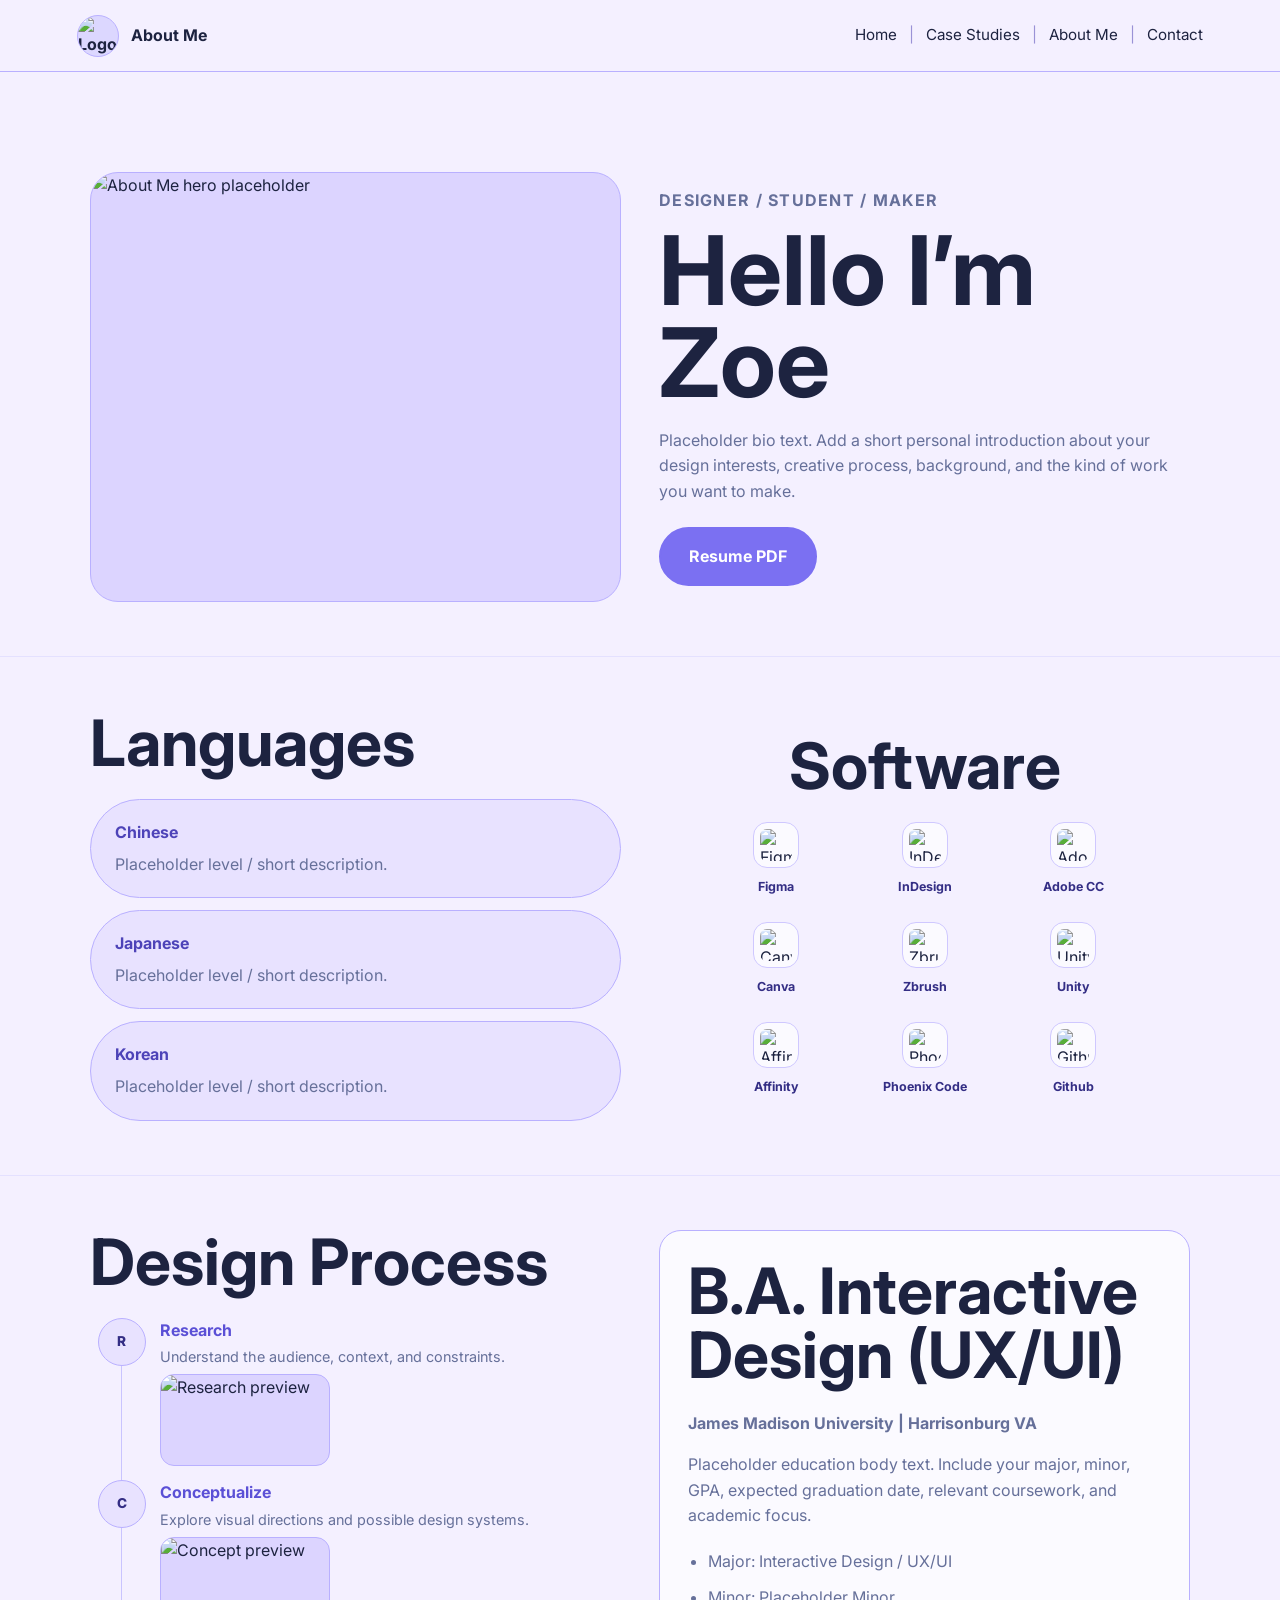
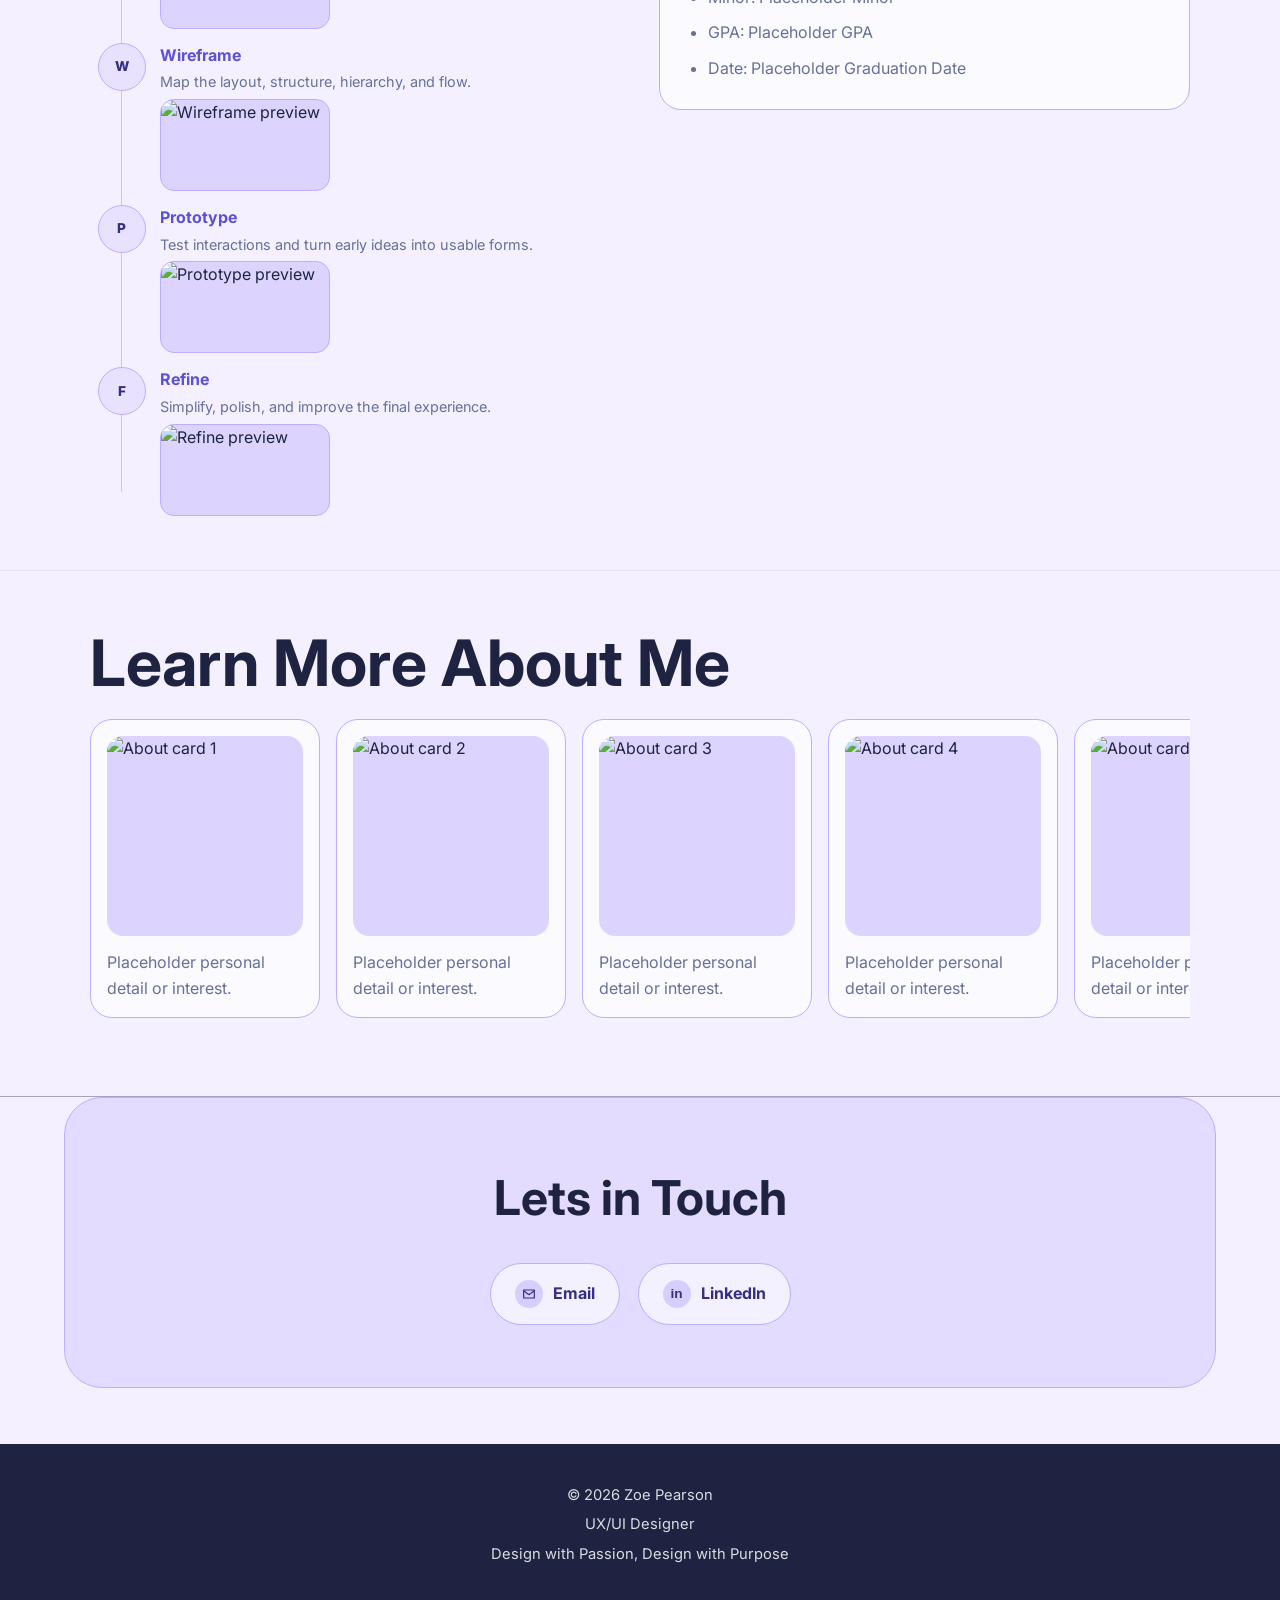
==== about-me.html @ 211a8bed "Portfolio Take 2" ====
<!DOCTYPE html>
<html lang="en">
<head>
  <meta charset="UTF-8" />
  <meta name="viewport" content="width=device-width, initial-scale=1.0" />
  <title>About Me</title>
  <link rel="stylesheet" href="style.css" />
  <link rel="preconnect" href="https://fonts.googleapis.com">
  <link rel="preconnect" href="https://fonts.gstatic.com" crossorigin>
  <link href="https://fonts.googleapis.com/css2?family=Inter:wght@400;500;600;700;800&display=swap" rel="stylesheet">
</head>
<body class="about-page">
  <header class="site-header about-header">
    <a class="logo-wrap" href="index.html"><img src="assets/logo.png" alt="Logo" class="logo" /><span>About Me</span></a>
    <nav class="main-nav">
      <a href="index.html">Home</a><span>|</span>
      <a href="case-studies.html">Case Studies</a><span>|</span>
      <a href="about-me.html">About Me</a><span>|</span>
      <a href="index.html#contact-footer">Contact</a>
    </nav>
  </header>

  <main>
    <section class="about-main-section about-hero-section">
      <div class="about-hero-image"><img src="assets/about-hero.jpg" alt="About Me hero placeholder" /></div>
      <div class="about-intro-text">
        <p class="about-eyebrow">Designer / Student / Maker</p>
        <h1>Hello I’m Zoe</h1>
        <p>Placeholder bio text. Add a short personal introduction about your design interests, creative process, background, and the kind of work you want to make.</p>
        <a class="about-button" href="assets/resume.pdf" target="_blank">Resume PDF</a>
      </div>
    </section>

    <section class="about-main-section lang-software-section">
      <div>
        <h3>Languages</h3>
        <div class="language-grid">
          <article><h4>Chinese</h4><p>Placeholder level / short description.</p></article>
          <article><h4>Japanese</h4><p>Placeholder level / short description.</p></article>
          <article><h4>Korean</h4><p>Placeholder level / short description.</p></article>
        </div>
      </div>
      <div class="software-panel">
        <h3>Software</h3>
        <div class="software-icon-grid">
          <article><img src="https://cdn.jsdelivr.net/gh/devicons/devicon/icons/figma/figma-original.svg" alt="Figma logo"><p>Figma</p></article>
          <article><img src="https://cdn.jsdelivr.net/gh/simple-icons/simple-icons/icons/adobeindesign.svg" alt="InDesign logo"><p>InDesign</p></article>
          <article><img src="assets/icon-adobe-cc.png" alt="Adobe Creative Cloud"><p>Adobe CC</p></article>
          <article><img src="https://cdn.jsdelivr.net/gh/simple-icons/simple-icons/icons/canva.svg" alt="Canva logo"><p>Canva</p></article>
          <article><img src="https://cdn.jsdelivr.net/gh/simple-icons/simple-icons/icons/zbrush.svg" alt="Zbrush logo"><p>Zbrush</p></article>
          <article><img src="https://cdn.jsdelivr.net/gh/devicons/devicon/icons/unity/unity-original.svg" alt="Unity logo"><p>Unity</p></article>
          <article><img src="https://cdn.jsdelivr.net/gh/simple-icons/simple-icons/icons/affinitydesigner.svg" alt="Affinity logo"><p>Affinity</p></article>
          <article><img src="https://cdn.jsdelivr.net/gh/simple-icons/simple-icons/icons/html5.svg" alt="Phoenix Code logo"><p>Phoenix Code</p></article>
          <article><img src="https://cdn.jsdelivr.net/gh/devicons/devicon/icons/github/github-original.svg" alt="Github logo"><p>Github</p></article>
        </div>
      </div>
    </section>

    <section class="about-main-section process-education-section">
      <div>
        <h3>Design Process</h3>
        <div class="editorial-timeline">
          <article><span>R</span><div><h4>Research</h4><p>Understand the audience, context, and constraints.</p></div><img src="assets/process-preview-1.jpg" alt="Research preview"></article>
          <article><span>C</span><div><h4>Conceptualize</h4><p>Explore visual directions and possible design systems.</p></div><img src="assets/process-preview-2.jpg" alt="Concept preview"></article>
          <article><span>W</span><div><h4>Wireframe</h4><p>Map the layout, structure, hierarchy, and flow.</p></div><img src="assets/process-preview-3.jpg" alt="Wireframe preview"></article>
          <article><span>P</span><div><h4>Prototype</h4><p>Test interactions and turn early ideas into usable forms.</p></div><img src="assets/process-preview-4.jpg" alt="Prototype preview"></article>
          <article><span>F</span><div><h4>Refine</h4><p>Simplify, polish, and improve the final experience.</p></div><img src="assets/process-preview-5.jpg" alt="Refine preview"></article>
        </div>
      </div>

      <div class="education-card">
        <h3>B.A. Interactive Design (UX/UI)</h3>
        <p class="education-location">James Madison University | Harrisonburg VA</p>
        <p>Placeholder education body text. Include your major, minor, GPA, expected graduation date, relevant coursework, and academic focus.</p>
        <ul>
          <li>Major: Interactive Design / UX/UI</li>
          <li>Minor: Placeholder Minor</li>
          <li>GPA: Placeholder GPA</li>
          <li>Date: Placeholder Graduation Date</li>
        </ul>
      </div>
    </section>

    <section class="learn-more-about">
      <h2>Learn More About Me</h2>
      <div class="about-card-scroller">
        <article><img src="assets/about-card-1.jpg" alt="About card 1"><p>Placeholder personal detail or interest.</p></article>
        <article><img src="assets/about-card-2.jpg" alt="About card 2"><p>Placeholder personal detail or interest.</p></article>
        <article><img src="assets/about-card-3.jpg" alt="About card 3"><p>Placeholder personal detail or interest.</p></article>
        <article><img src="assets/about-card-4.jpg" alt="About card 4"><p>Placeholder personal detail or interest.</p></article>
        <article><img src="assets/about-card-5.jpg" alt="About card 5"><p>Placeholder personal detail or interest.</p></article>
      
        <article><img src="assets/about-card-6.jpg" alt="About card 6"><p>Placeholder personal detail or interest.</p></article>
        <article><img src="assets/about-card-7.jpg" alt="About card 7"><p>Placeholder personal detail or interest.</p></article>
        <article><img src="assets/about-card-8.jpg" alt="About card 8"><p>Placeholder personal detail or interest.</p></article>
      </div>
    </section>
  </main>

  
  <section id="contact-footer" class="about-get-in-touch-section">
    <div class="about-get-in-touch-card">
      <h2>Lets in Touch</h2>
      <div class="about-touch-buttons">
        <a class="about-touch-button" href="mailto:your-email@example.com">
          <span class="about-touch-icon" aria-hidden="true">
            <svg viewBox="0 0 24 24"><path d="M4 6h16v12H4z"></path><path d="M4 7l8 6 8-6"></path></svg>
          </span>
          <span>Email</span>
        </a>

        <a class="about-touch-button" href="https://www.linkedin.com" target="_blank">
          <span class="about-touch-icon linkedin-icon" aria-hidden="true">in</span>
          <span>LinkedIn</span>
        </a>
      </div>
    </div>
  </section>

  <footer class="minimal-footer">
    <p>© 2026 Zoe Pearson</p>
    <p>UX/UI Designer</p>
    <p>Design with Passion, Design with Purpose</p>
  </footer>
    

  <script src="script.js"></script>
</body>
</html>
---- style.css ----
:root {
  --bg-primary: #FBFAFF;
  --bg-secondary: #F1F0FF;
  --section-one: #ECEBFF;
  --section-two: #E8F2FF;
  --text-primary: #191E3D;
  --text-secondary: #6F7FA3;
  --button-primary: #8D8CF6;
  --button-secondary: #EEF0FF;
  --link-primary: #8D8CF6;
  --link-secondary: #9F8BFF;
  --hover-link: #4E4B8F;
  --outline-primary: #C9C3FF;
  --outline-secondary: #DDE7FF;
  --blue-soft: #DDEBFF;
  --purple-soft: #EEE9FF;
  --card-glow: rgba(141, 140, 246, 0.18);
}

* {
  box-sizing: border-box;
  margin: 0;
  padding: 0;
}

html {
  scroll-behavior: smooth;
}

body {
  font-family: Arial, sans-serif;
  background: var(--bg-primary);
  color: var(--text-primary);
  line-height: 1.6;
}

img {
  width: 100%;
  display: block;
  object-fit: cover;
}

a {
  color: var(--link-primary);
  text-decoration: none;
}

a:hover {
  color: var(--hover-link);
}

.site-header {
  position: sticky;
  top: 0;
  z-index: 1000;
  min-height: 72px;
  padding: 14px 6%;
  background: rgba(251, 250, 255, 0.94);
  border-bottom: 1px solid var(--outline-primary);
  display: flex;
  align-items: center;
  justify-content: space-between;
  gap: 24px;
  backdrop-filter: blur(12px);
}

.logo-wrap {
  display: flex;
  align-items: center;
  gap: 12px;
  color: var(--text-primary);
  font-weight: 700;
}

.logo {
  width: 42px;
  height: 42px;
  border-radius: 50%;
  background: var(--button-secondary);
  border: 1px solid var(--outline-primary);
}

.main-nav {
  display: flex;
  align-items: center;
  gap: 12px;
  flex-wrap: wrap;
  font-size: 0.95rem;
}

.main-nav span {
  color: var(--text-secondary);
}

.hero {
  min-height: 72vh;
  background-size: cover;
  background-position: center;
  display: grid;
  place-items: center;
  padding: 6%;
  position: relative;
}

.hero::before {
  content: "";
  position: absolute;
  inset: 0;
  background: rgba(25, 30, 61, 0.25);
}

.hero-title-box {
  position: relative;
  background: rgba(248, 247, 255, 0.9);
  border: 2px solid var(--outline-primary);
  padding: 48px 70px;
  text-align: center;
  border-radius: 28px;
  box-shadow: 0 18px 50px rgba(25, 30, 61, 0.15);
}

.hero-title-box h1 {
  font-size: clamp(2.3rem, 6vw, 5rem);
  letter-spacing: -0.04em;
}

.section {
  padding: 80px 6%;
}

.project-scroller-section {
  background: linear-gradient(135deg, var(--bg-secondary), var(--blue-soft));
}

.horizontal-scroller {
  display: flex;
  gap: 28px;
  overflow-x: auto;
  padding: 10px 4px 22px;
  scroll-snap-type: x mandatory;
}

.scroll-card {
  min-width: 150px;
  text-align: center;
  scroll-snap-align: start;
}

.scroll-card img {
  width: 132px;
  height: 132px;
  margin: 0 auto 12px;
  border-radius: 50%;
  border: 4px solid var(--outline-primary);
  background: var(--button-secondary);
}

.scroll-card p {
  font-weight: 700;
  color: var(--text-primary);
}

.featured-projects {
  display: grid;
  gap: 48px;
}

.feature-block {
  display: grid;
  grid-template-columns: 1fr 1fr;
  gap: 36px;
  align-items: center;
  background: linear-gradient(145deg, var(--section-one), var(--section-two));
  padding: 32px;
  border-radius: 32px;
  border: 1px solid var(--outline-primary);
}

.feature-block.reverse img {
  order: 2;
}

.feature-block img {
  min-height: 380px;
  border-radius: 24px;
  background: var(--button-secondary);
}

.feature-text {
  display: flex;
  flex-direction: column;
  align-items: flex-start;
  gap: 16px;
}

.filter-row {
  display: flex;
  flex-wrap: wrap;
  gap: 10px;
}

.filter-row span {
  background: var(--button-secondary);
  color: var(--text-primary);
  border: 1px solid var(--outline-primary);
  border-radius: 999px;
  padding: 8px 14px;
  font-size: 0.85rem;
  font-weight: 700;
}

.feature-text h2,
.gallery-cta h2,
.about-card h2,
.skills-header h2,
.subpage-hero h1 {
  font-size: clamp(1.8rem, 4vw, 3rem);
  line-height: 1.1;
}

.feature-text p,
.gallery-cta p,
.about-card p,
.subpage-hero p {
  color: var(--text-secondary);
  max-width: 620px;
}

.button {
  display: inline-block;
  background: var(--button-primary);
  color: white;
  padding: 12px 22px;
  border-radius: 999px;
  font-weight: 700;
  border: 1px solid var(--button-primary);
  transition: 0.2s ease;
}

.button:hover {
  background: var(--hover-link);
  color: white;
  transform: translateY(-2px);
}

.portfolio-gallery {
  background: linear-gradient(135deg, var(--purple-soft), var(--blue-soft));
  display: grid;
  grid-template-columns: 1.3fr 0.7fr;
  gap: 36px;
  align-items: center;
}

.gallery-grid,
.full-gallery {
  display: grid;
  grid-template-columns: repeat(2, 1fr);
  gap: 24px;
}

.gallery-card {
  background: var(--bg-primary);
  border: 1px solid var(--outline-primary);
  border-radius: 24px;
  padding: 16px;
}

.gallery-card img {
  height: 220px;
  border-radius: 18px;
  margin-bottom: 14px;
  background: var(--button-secondary);
}

.gallery-card h3 {
  margin-bottom: 6px;
}

.gallery-card p {
  color: var(--text-secondary);
}

.gallery-cta {
  background: linear-gradient(145deg, #F6F3FF, #E8F2FF);
  border-radius: 28px;
  padding: 36px;
  border: 1px solid var(--outline-primary);
}

.gallery-cta p {
  margin: 12px 0 24px;
}

.about-skills {
  display: grid;
  grid-template-columns: 1fr 1fr;
  gap: 36px;
  align-items: stretch;
}

.about-card {
  background: var(--section-one);
  border-radius: 32px;
  padding: 28px;
  border: 1px solid var(--outline-primary);
}

.about-card img {
  height: 320px;
  border-radius: 24px;
  margin-bottom: 24px;
  background: var(--button-secondary);
}

.skills-grid {
  display: grid;
  grid-template-columns: repeat(2, 1fr);
  gap: 24px;
}

.skill-category-card {
  background: linear-gradient(145deg, #FBFAFF, #EEF4FF);
  border: 1px solid var(--outline-primary);
  border-radius: 30px;
  padding: 30px;
  box-shadow: 0 18px 40px var(--card-glow);
}

.skill-category-card h3 {
  display: inline-block;
  margin-bottom: 20px;
  padding: 10px 20px;
  border-radius: 999px;
  color: white;
  background: linear-gradient(135deg, #9381FF, #78A6F5);
  font-size: 1rem;
}

.skill-list {
  display: grid;
  gap: 14px;
}

.skill-list span {
  display: block;
  padding: 14px 16px;
  background: rgba(255, 255, 255, 0.68);
  border: 1px solid var(--outline-primary);
  border-radius: 18px;
  color: var(--text-secondary);
  font-size: 1rem;
}

.contact-footer {
  padding: 80px 6%;
  text-align: center;
  background: var(--text-primary);
  color: white;
}

.contact-footer h2 {
  font-size: clamp(2rem, 5vw, 4rem);
  margin-bottom: 24px;
}

.footer-buttons {
  display: flex;
  justify-content: center;
  gap: 16px;
  flex-wrap: wrap;
}

.subpage-hero {
  padding: 110px 6% 70px;
  background: var(--bg-secondary);
  text-align: center;
}

.full-gallery {
  grid-template-columns: repeat(4, 1fr);
}

.about-page-layout {
  display: grid;
  grid-template-columns: 0.8fr 1.2fr;
  gap: 36px;
  align-items: center;
}

.about-page-layout img {
  min-height: 430px;
  border-radius: 32px;
  background: var(--button-secondary);
}

.about-page-layout p {
  color: var(--text-secondary);
  margin-top: 16px;
}

@media (max-width: 900px) {
  .site-header {
    align-items: flex-start;
    flex-direction: column;
  }

  .feature-block,
  .portfolio-gallery,
  .about-skills,
  .about-page-layout {
    grid-template-columns: 1fr;
  }

  .feature-block.reverse img {
    order: 0;
  }

  .full-gallery {
    grid-template-columns: repeat(2, 1fr);
  }

  .hero-title-box {
    padding: 36px 28px;
  }
}

@media (max-width: 600px) {
  .section {
    padding: 56px 5%;
  }

  .main-nav {
    gap: 8px;
    font-size: 0.85rem;
  }

  .feature-block {
    padding: 20px;
  }

  .feature-block img {
    min-height: 260px;
  }

  .gallery-grid,
  .full-gallery,
  .skills-grid {
    grid-template-columns: 1fr;
  }

  .scroll-card {
    min-width: 124px;
  }

  .scroll-card img {
    width: 108px;
    height: 108px;
  }
}


/* CASE STUDIES PAGE - NO GRADIENTS */
.case-page {
  background: #DAF0FB;
  color: #0C4542;
}

.case-page .site-header {
  background: rgba(218, 240, 251, 0.96);
  border-bottom: 1px solid #75D1B7;
}

.case-page .logo {
  background: #DDD2FF;
  border-color: #75D1B7;
}

.case-page .logo-wrap,
.case-page .main-nav a {
  color: #0C4542;
}

.case-page .main-nav a:hover {
  color: #3E8DA3;
}

.case-page .main-nav span {
  color: #3E8DA3;
}

.case-intro {
  padding: 110px 6% 70px;
  text-align: center;
  background: #DDD2FF;
}

.case-intro h1 {
  font-size: clamp(2.5rem, 7vw, 5rem);
  line-height: 1;
  margin-bottom: 18px;
}

.case-intro p {
  max-width: 720px;
  margin: 0 auto;
  color: #0C4542;
  font-size: 1.1rem;
}

.case-feature-list {
  padding: 70px 6%;
  display: grid;
  gap: 42px;
}

.case-feature-block {
  display: grid;
  grid-template-columns: 1fr 1fr;
  gap: 34px;
  align-items: center;
  background: #F8FDFF;
  border: 2px solid #75D1B7;
  border-radius: 34px;
  padding: 30px;
}

.case-feature-block:nth-child(even) {
  background: #F4F1FF;
}

.case-feature-block.reverse img {
  order: 2;
}

.case-feature-block img {
  min-height: 380px;
  border-radius: 26px;
  background: #DAF0FB;
  border: 1px solid #75D1B7;
}

.case-feature-text {
  display: flex;
  flex-direction: column;
  align-items: flex-start;
  gap: 16px;
}

.case-feature-text h2 {
  font-size: clamp(1.8rem, 4vw, 3.2rem);
  color: #0C4542;
  line-height: 1.05;
}

.case-feature-text p {
  color: #3E8DA3;
  max-width: 620px;
}

.case-page .filter-row span {
  background: #DDD2FF;
  color: #0C4542;
  border: 1px solid #75D1B7;
}

.case-page .filter-row span:nth-child(2) {
  background: #DAF0FB;
}

.case-page .filter-row span:nth-child(3) {
  background: #DFF8F1;
}

.case-button {
  background: #3E8DA3;
  border-color: #3E8DA3;
  color: white;
}

.case-button:hover {
  background: #0C4542;
  border-color: #0C4542;
  color: white;
}

.case-footer {
  display: grid;
  grid-template-columns: 1fr 1fr;
  gap: 34px;
  align-items: center;
  padding: 80px 6%;
  background: #0C4542;
  color: white;
}

.case-footer h2 {
  font-size: clamp(2rem, 5vw, 4rem);
  line-height: 1;
  margin-bottom: 14px;
}

.case-footer p {
  color: #DAF0FB;
  max-width: 620px;
}

.case-footer .footer-buttons {
  justify-content: flex-end;
}

@media (max-width: 900px) {
  .case-feature-block,
  .case-footer {
    grid-template-columns: 1fr;
  }

  .case-feature-block.reverse img {
    order: 0;
  }

  .case-footer .footer-buttons {
    justify-content: flex-start;
  }
}

@media (max-width: 600px) {
  .case-intro {
    padding: 90px 5% 50px;
  }

  .case-feature-list {
    padding: 48px 5%;
  }

  .case-feature-block {
    padding: 20px;
  }

  .case-feature-block img {
    min-height: 260px;
  }
}


/* MY ABILITY PROJECT PAGE */
.ability-page {
  background: #FFF0E9;
  color: #305FA4;
}

.ability-page .site-header {
  background: rgba(255, 240, 233, 0.96);
  border-bottom: 1px solid #E5C5C6;
}

.ability-page .logo {
  background: #F2AAA5;
  border-color: #E5C5C6;
}

.ability-page .logo-wrap,
.ability-page .main-nav a {
  color: #305FA4;
}

.ability-page .main-nav a:hover {
  color: #006E87;
}

.ability-page .main-nav span {
  color: #006E87;
}

.ability-section {
  display: grid;
  grid-template-columns: 1fr 1fr;
  gap: 42px;
  align-items: center;
  padding: 80px 6%;
  border-bottom: 1px solid #E5C5C6;
}

.ability-section:nth-child(even) {
  background: #FBE4E0;
}

.ability-section:nth-child(odd) {
  background: #FFF0E9;
}

.ability-hero {
  padding-top: 120px;
}

.eyebrow {
  color: #006E87;
  font-weight: 700;
  letter-spacing: 0.08em;
  text-transform: uppercase;
  margin-bottom: 10px;
}

.ability-section h1 {
  font-size: clamp(3rem, 8vw, 6rem);
  line-height: 0.95;
  margin-bottom: 20px;
}

.ability-section h2 {
  font-size: clamp(2rem, 5vw, 4rem);
  line-height: 1;
  margin-bottom: 18px;
}

.ability-section h3 {
  color: #006E87;
  font-size: 1.35rem;
  margin-bottom: 10px;
}

.ability-section p {
  color: #006E87;
  max-width: 650px;
}

.mockup-carousel {
  position: relative;
  min-height: 520px;
  background: #E5C5C6;
  border: 2px solid #F2AAA5;
  border-radius: 34px;
  overflow: hidden;
}

.carousel-image {
  display: none;
  width: 100%;
  height: 520px;
  object-fit: cover;
  background: #FFF0E9;
}

.carousel-image.active {
  display: block;
}

.carousel-btn {
  position: absolute;
  top: 50%;
  z-index: 5;
  transform: translateY(-50%);
  width: 44px;
  height: 44px;
  border: none;
  border-radius: 50%;
  background: #305FA4;
  color: white;
  font-size: 1.4rem;
  cursor: pointer;
}

.carousel-btn.prev {
  left: 16px;
}

.carousel-btn.next {
  right: 16px;
}

.metrics-grid {
  display: grid;
  grid-template-columns: repeat(2, 1fr);
  gap: 18px;
}

.metrics-grid article {
  min-height: 150px;
  padding: 22px;
  border-radius: 26px;
  background: #FFF0E9;
  border: 2px solid #F2AAA5;
  display: flex;
  flex-direction: column;
  justify-content: center;
  align-items: flex-start;
}

.metrics-grid strong {
  font-size: clamp(2.4rem, 6vw, 4rem);
  line-height: 1;
  color: #305FA4;
}

.metrics-grid span {
  color: #006E87;
  font-weight: 700;
  margin-top: 8px;
}

.award-summary img {
  max-width: 230px;
  height: 180px;
  object-fit: cover;
  border-radius: 24px;
  background: #FFF0E9;
  border: 2px solid #F2AAA5;
  margin-bottom: 20px;
}

.persona-pair {
  display: grid;
  grid-template-columns: 1fr 1fr;
  gap: 18px;
}

.persona-card {
  background: #FFF0E9;
  border: 2px solid #F2AAA5;
  border-radius: 26px;
  padding: 18px;
}

.persona-card img {
  height: 210px;
  border-radius: 20px;
  background: #E5C5C6;
  margin-bottom: 16px;
}

.research-chart {
  min-height: 260px;
  border-radius: 24px;
  background: #E5C5C6;
  border: 2px solid #F2AAA5;
  margin-top: 14px;
}

.subheading {
  margin-top: 30px;
}

.wireframe-grid {
  display: grid;
  grid-template-columns: repeat(2, 1fr);
  gap: 18px;
}

.wireframe-grid img {
  height: 220px;
  border-radius: 22px;
  background: #E5C5C6;
  border: 2px solid #F2AAA5;
}

.flow-diagram {
  display: grid;
  grid-template-columns: 1fr 90px 1fr;
  gap: 18px;
  align-items: center;
}

.flow-diagram img {
  min-height: 260px;
  border-radius: 24px;
  background: #E5C5C6;
  border: 2px solid #F2AAA5;
}

.flow-diagram svg {
  width: 90px;
  height: 50px;
}

.flow-diagram line,
.flow-diagram polyline {
  stroke: #006E87;
  stroke-width: 6;
  fill: none;
  stroke-linecap: round;
  stroke-linejoin: round;
}

.roadmap-gallery {
  display: grid;
  grid-template-columns: repeat(4, 1fr);
  gap: 10px;
}

.roadmap-gallery img {
  aspect-ratio: 1 / 1;
  border-radius: 16px;
  background: #E5C5C6;
  border: 2px solid #F2AAA5;
}

.ability-footer {
  display: grid;
  grid-template-columns: 1fr 1fr;
  gap: 42px;
  align-items: center;
  padding: 80px 6%;
  background: #305FA4;
  color: white;
}

.footer-action-group {
  display: flex;
  gap: 16px;
  flex-wrap: wrap;
}

.ability-button {
  display: inline-block;
  padding: 14px 24px;
  border-radius: 999px;
  background: #FFF0E9;
  color: #305FA4;
  border: 2px solid #FFF0E9;
  font-weight: 700;
}

.ability-button.large {
  font-size: 1.05rem;
  padding: 16px 30px;
}

.ability-button.secondary {
  background: #F2AAA5;
  border-color: #F2AAA5;
  color: #305FA4;
}

.ability-button:hover {
  background: #006E87;
  border-color: #006E87;
  color: white;
}

.ability-footer h3 {
  font-size: 2rem;
  margin-bottom: 16px;
}

.ability-footer ul {
  list-style: none;
  display: grid;
  gap: 10px;
}

.ability-footer li {
  color: #FFF0E9;
}

@media (max-width: 900px) {
  .ability-section,
  .ability-footer {
    grid-template-columns: 1fr;
  }

  .persona-pair {
    grid-template-columns: 1fr;
  }

  .flow-diagram {
    grid-template-columns: 1fr;
  }

  .flow-diagram svg {
    transform: rotate(90deg);
    margin: 0 auto;
  }

  .roadmap-gallery {
    grid-template-columns: repeat(3, 1fr);
  }
}

@media (max-width: 600px) {
  .ability-section {
    padding: 56px 5%;
  }

  .ability-hero {
    padding-top: 100px;
  }

  .metrics-grid,
  .wireframe-grid {
    grid-template-columns: 1fr;
  }

  .roadmap-gallery {
    grid-template-columns: repeat(2, 1fr);
  }

  .mockup-carousel,
  .carousel-image {
    min-height: 380px;
    height: 380px;
  }
}


/* HIP DYSPLASIA PROJECT PAGE */
.hip-page {
  background: #F6FFFA;
  color: #8B4C41;
}

.hip-page .site-header {
  background: rgba(246, 255, 250, 0.96);
  border-bottom: 1px solid #A0BBB2;
}

.hip-page .logo {
  background: #DA7D91;
  border-color: #A0BBB2;
}

.hip-page .logo-wrap,
.hip-page .main-nav a {
  color: #8B4C41;
}

.hip-page .main-nav a:hover {
  color: #DA7D91;
}

.hip-page .main-nav span {
  color: #A0BBB2;
}

.hip-section {
  display: grid;
  grid-template-columns: 1fr 1fr;
  gap: 42px;
  align-items: center;
  padding: 80px 6%;
  border-bottom: 1px solid #A0BBB2;
}

.hip-section:nth-child(even) {
  background: #E6E6DB;
}

.hip-section:nth-child(odd) {
  background: #F6FFFA;
}

.hip-hero {
  padding-top: 120px;
}

.hero-title-row {
  display: flex;
  align-items: center;
  gap: 20px;
  flex-wrap: wrap;
  margin-bottom: 20px;
}

.hero-title-row h1 {
  font-size: clamp(3rem, 8vw, 6rem);
  line-height: 0.95;
}

.hip-section h2 {
  font-size: clamp(2rem, 5vw, 4rem);
  line-height: 1;
  margin-bottom: 18px;
}

.hip-section h3 {
  font-size: 1.4rem;
  margin-bottom: 10px;
  color: #DA7D91;
}

.hip-section p {
  color: #8B4C41;
  max-width: 640px;
}

.hip-button {
  display: inline-block;
  padding: 14px 24px;
  border-radius: 999px;
  background: #DA7D91;
  border: 2px solid #DA7D91;
  color: white;
  font-weight: 700;
}

.hip-button.large {
  font-size: 1.15rem;
  padding: 18px 34px;
}

.hip-button.secondary {
  background: #8B4C41;
  border-color: #8B4C41;
}

.hip-button:hover {
  background: #30543E;
  border-color: #30543E;
  color: white;
}

.website-mockup-scroll {
  height: 620px;
  overflow-y: auto;
  border-radius: 32px;
  border: 2px solid #A0BBB2;
  background: #E6E6DB;
}

.website-mockup-scroll img {
  width: 100%;
  min-height: 1200px;
  object-fit: cover;
}

.hip-metrics-grid {
  display: grid;
  grid-template-columns: repeat(2, 1fr);
  gap: 18px;
}

.hip-metrics-grid article {
  min-height: 150px;
  background: #F6FFFA;
  border: 2px solid #A0BBB2;
  border-radius: 26px;
  padding: 22px;
  display: flex;
  flex-direction: column;
  justify-content: center;
  align-items: flex-start;
}

.hip-metrics-grid strong {
  font-size: clamp(2.3rem, 5vw, 4rem);
  line-height: 1;
  color: #DA7D91;
}

.hip-metrics-grid span {
  margin-top: 10px;
  font-weight: 700;
  color: #8B4C41;
}

.hip-persona-grid {
  display: grid;
  grid-template-columns: 1fr 1fr;
  gap: 18px;
}

.hip-persona-card {
  background: #F6FFFA;
  border: 2px solid #A0BBB2;
  border-radius: 28px;
  padding: 18px;
}

.hip-persona-card img {
  height: 220px;
  border-radius: 22px;
  margin-bottom: 14px;
  background: #E6E6DB;
}

.deliverable-images {
  display: grid;
  grid-template-columns: 1fr 1fr;
  gap: 18px;
  margin-top: 20px;
}

.deliverable-images img {
  height: 240px;
  border-radius: 24px;
  background: #E6E6DB;
  border: 2px solid #A0BBB2;
}

.hip-wireframe-grid {
  display: grid;
  grid-template-columns: repeat(2, 1fr);
  gap: 18px;
}

.hip-wireframe-grid img {
  height: 220px;
  border-radius: 22px;
  background: #E6E6DB;
  border: 2px solid #A0BBB2;
}

.hip-final-grid {
  display: grid;
  grid-template-columns: repeat(3, 1fr);
  gap: 14px;
}

.hip-final-grid img {
  aspect-ratio: 1 / 1;
  border-radius: 18px;
  background: #E6E6DB;
  border: 2px solid #A0BBB2;
}

.hip-footer {
  display: grid;
  grid-template-columns: 1fr 1fr;
  gap: 40px;
  align-items: center;
  padding: 80px 6%;
  background: #8B4C41;
}

.hip-footer-actions {
  display: flex;
  justify-content: flex-end;
  gap: 16px;
  flex-wrap: wrap;
}

@media (max-width: 900px) {
  .hip-section,
  .hip-footer {
    grid-template-columns: 1fr;
  }

  .hip-persona-grid,
  .deliverable-images {
    grid-template-columns: 1fr;
  }

  .hip-footer-actions {
    justify-content: flex-start;
  }
}

@media (max-width: 600px) {
  .hip-section {
    padding: 56px 5%;
  }

  .hip-hero {
    padding-top: 100px;
  }

  .hero-title-row {
    flex-direction: column;
    align-items: flex-start;
  }

  .hip-metrics-grid,
  .hip-wireframe-grid,
  .hip-final-grid {
    grid-template-columns: 1fr;
  }

  .website-mockup-scroll {
    height: 420px;
  }
}


/* SUMATRAN TIGER CONSERVATION PAGE */
.tiger-page {
  background: #FFFDF6;
  color: #74418B;
}

.tiger-page .site-header {
  background: rgba(255, 253, 246, 0.96);
  border-bottom: 1px solid #A0B1BB;
}

.tiger-page .logo {
  background: #DA9E7D;
  border-color: #A0B1BB;
}

.tiger-page .logo-wrap,
.tiger-page .main-nav a {
  color: #74418B;
}

.tiger-page .main-nav a:hover {
  color: #DA9E7D;
}

.tiger-page .main-nav span {
  color: #A0B1BB;
}

.tiger-section {
  display: grid;
  grid-template-columns: 1fr 1fr;
  gap: 42px;
  align-items: center;
  padding: 80px 6%;
  border-bottom: 1px solid #A0B1BB;
}

.tiger-section:nth-child(even) {
  background: #D4E8E1;
}

.tiger-section:nth-child(odd) {
  background: #FFFDF6;
}

.tiger-hero {
  padding-top: 120px;
}

.tiger-eyebrow {
  color: #DA9E7D;
  font-weight: 700;
  letter-spacing: 0.08em;
  text-transform: uppercase;
  margin-bottom: 12px;
}

.tiger-section h1 {
  font-size: clamp(3rem, 7vw, 6rem);
  line-height: 0.95;
  margin-bottom: 22px;
}

.tiger-section h2 {
  font-size: clamp(2rem, 5vw, 4rem);
  line-height: 1;
  margin-bottom: 18px;
}

.tiger-section p {
  color: #74418B;
  max-width: 650px;
}

.phone-mockup-row {
  display: grid;
  grid-template-columns: repeat(3, 1fr);
  gap: 18px;
}

.phone-frame {
  aspect-ratio: 9 / 18;
  border: 10px solid #74418B;
  border-radius: 34px;
  padding: 8px;
  background: #FFFDF6;
  box-shadow: 0 10px 0 #A0B1BB;
}

.phone-frame img {
  width: 100%;
  height: 100%;
  border-radius: 22px;
  object-fit: cover;
  background: #D4E8E1;
}

.slide-carousel {
  position: relative;
  min-height: 420px;
  background: #FFFDF6;
  border: 2px solid #A0B1BB;
  border-radius: 30px;
  overflow: hidden;
}

.slide-image {
  display: none;
  width: 100%;
  height: 420px;
  object-fit: cover;
  background: #D4E8E1;
}

.slide-image.active {
  display: block;
}

.tiger-page .carousel-btn {
  background: #74418B;
  color: #FFFDF6;
}

.instagram-carousel-mockup {
  display: grid;
  gap: 14px;
  padding: 20px;
  background: #FFFDF6;
  border: 2px solid #A0B1BB;
  border-radius: 30px;
}

.instagram-carousel-mockup.four {
  grid-template-columns: repeat(2, 1fr);
}

.instagram-carousel-mockup.five {
  grid-template-columns: repeat(5, minmax(130px, 1fr));
  overflow-x: auto;
}

.instagram-carousel-mockup img {
  aspect-ratio: 4 / 5;
  min-width: 130px;
  border-radius: 20px;
  background: #D4E8E1;
  border: 2px solid #DA9E7D;
}

.tiger-footer {
  display: grid;
  grid-template-columns: 1fr 1fr;
  gap: 42px;
  align-items: center;
  padding: 80px 6%;
  background: #74418B;
  color: #FFFDF6;
}

.tiger-footer h2 {
  font-size: clamp(2rem, 5vw, 4rem);
  line-height: 1;
  margin-bottom: 22px;
}

.mission-links {
  display: grid;
  gap: 14px;
  max-width: 360px;
}

.tiger-button {
  display: inline-block;
  padding: 14px 22px;
  border-radius: 999px;
  background: #DA9E7D;
  border: 2px solid #DA9E7D;
  color: #FFFDF6;
  font-weight: 700;
  text-align: center;
}

.tiger-button.large {
  padding: 18px 30px;
  font-size: 1.05rem;
}

.tiger-button.secondary {
  background: #D4E8E1;
  border-color: #D4E8E1;
  color: #74418B;
}

.tiger-button:hover {
  background: #FFFDF6;
  border-color: #FFFDF6;
  color: #74418B;
}

.tiger-footer-actions {
  display: flex;
  justify-content: flex-end;
  gap: 16px;
  flex-wrap: wrap;
}

@media (max-width: 1000px) {
  .phone-mockup-row {
    grid-template-columns: 1fr;
  }

  .phone-frame {
    max-width: 260px;
    margin: 0 auto;
  }
}

@media (max-width: 900px) {
  .tiger-section,
  .tiger-footer {
    grid-template-columns: 1fr;
  }

  .tiger-footer-actions {
    justify-content: flex-start;
  }
}

@media (max-width: 600px) {
  .tiger-section {
    padding: 56px 5%;
  }

  .tiger-hero {
    padding-top: 100px;
  }

  .instagram-carousel-mockup.four,
  .instagram-carousel-mockup.five {
    grid-template-columns: 1fr;
  }

  .slide-carousel,
  .slide-image {
    min-height: 300px;
    height: 300px;
  }
}


/* CODING PROJECTS PAGE */
.coding-page {
  background: #FFEBED;
  color: #27153D;
}

.coding-page .site-header {
  background: rgba(255, 235, 237, 0.96);
  border-bottom: 1px solid #A6C9B6;
}

.coding-page .logo {
  background: #F6B6B7;
  border-color: #A6C9B6;
}

.coding-page .logo-wrap,
.coding-page .main-nav a {
  color: #27153D;
}

.coding-page .main-nav a:hover {
  color: #3E828E;
}

.coding-page .main-nav span {
  color: #3E828E;
}

.coding-section {
  display: grid;
  grid-template-columns: 1fr 1fr;
  gap: 42px;
  align-items: center;
  padding: 80px 6%;
  border-bottom: 1px solid #A6C9B6;
}

.coding-section:nth-child(even) {
  background: #F6B6B7;
}

.coding-section:nth-child(odd) {
  background: #FFEBED;
}

.coding-hero {
  padding-top: 120px;
}

.coding-eyebrow {
  color: #3E828E;
  font-weight: 700;
  letter-spacing: 0.08em;
  text-transform: uppercase;
  margin-bottom: 12px;
}

.coding-section h1 {
  font-size: clamp(3rem, 8vw, 6rem);
  line-height: 0.95;
  margin-bottom: 20px;
}

.coding-section h2,
.coding-journey-section h2 {
  font-size: clamp(2rem, 5vw, 4rem);
  line-height: 1;
  margin-bottom: 18px;
}

.coding-section h3,
.coding-journey-section h3 {
  color: #3E828E;
}

.coding-section p,
.coding-journey-section p {
  color: #27153D;
  max-width: 650px;
}

.story-stack {
  display: grid;
  gap: 18px;
}

.story-stack article,
.zigzag-projects article {
  display: grid;
  grid-template-columns: 170px 1fr;
  gap: 18px;
  align-items: center;
  background: #FFEBED;
  border: 2px solid #A6C9B6;
  border-radius: 26px;
  padding: 16px;
}

.story-stack img,
.zigzag-projects img {
  height: 130px;
  border-radius: 18px;
  background: #A6C9B6;
  border: 1px solid #3E828E;
}

.coding-grid {
  display: grid;
  gap: 18px;
}

.four-grid {
  grid-template-columns: repeat(2, 1fr);
}

.game-grid {
  grid-template-columns: repeat(3, 1fr);
}

.coding-grid img {
  min-height: 210px;
  border-radius: 22px;
  background: #A6C9B6;
  border: 2px solid #3E828E;
}

.coding-carousel {
  position: relative;
  min-height: 430px;
  border-radius: 30px;
  overflow: hidden;
  background: #FFEBED;
  border: 2px solid #A6C9B6;
}

.coding-slide {
  display: none;
  width: 100%;
  height: 430px;
  object-fit: cover;
  background: #A6C9B6;
}

.coding-slide.active {
  display: block;
}

.coding-page .carousel-btn {
  background: #27153D;
  color: #FFEBED;
}

.coding-journey-section {
  padding: 80px 6%;
  background: #A6C9B6;
  border-bottom: 1px solid #3E828E;
}

.journey-flow {
  display: grid;
  grid-template-columns: 1fr 80px 1fr 80px 1fr 80px 1fr;
  gap: 16px;
  align-items: center;
  margin-top: 30px;
}

.journey-flow article {
  background: #FFEBED;
  border: 2px solid #3E828E;
  border-radius: 26px;
  padding: 18px;
}

.journey-flow img {
  height: 150px;
  border-radius: 18px;
  background: #F6B6B7;
  margin-bottom: 14px;
}

.journey-flow svg {
  width: 80px;
}

.journey-flow line,
.journey-flow polyline {
  stroke: #27153D;
  stroke-width: 6;
  fill: none;
  stroke-linecap: round;
  stroke-linejoin: round;
}

.zigzag-projects {
  display: grid;
  gap: 18px;
}

.zigzag-projects article:nth-child(even) img {
  order: 2;
}

.coding-button {
  display: inline-block;
  padding: 14px 24px;
  border-radius: 999px;
  background: #3E828E;
  border: 2px solid #3E828E;
  color: white;
  font-weight: 700;
  text-align: center;
}

.coding-button.large {
  font-size: 1.1rem;
  padding: 18px 34px;
}

.coding-button.secondary {
  background: #F6B6B7;
  border-color: #F6B6B7;
  color: #27153D;
}

.coding-button:hover {
  background: #27153D;
  border-color: #27153D;
  color: white;
}

.coding-footer {
  display: grid;
  grid-template-columns: 1fr 1fr;
  gap: 42px;
  align-items: center;
  padding: 80px 6%;
  background: #27153D;
}

.coding-footer-actions {
  display: flex;
  justify-content: flex-end;
}

@media (max-width: 1100px) {
  .journey-flow {
    grid-template-columns: 1fr;
  }

  .journey-flow svg {
    transform: rotate(90deg);
    margin: 0 auto;
  }
}

@media (max-width: 900px) {
  .coding-section,
  .coding-footer {
    grid-template-columns: 1fr;
  }

  .coding-footer-actions {
    justify-content: flex-start;
  }

  .game-grid {
    grid-template-columns: repeat(2, 1fr);
  }
}

@media (max-width: 600px) {
  .coding-section,
  .coding-journey-section {
    padding: 56px 5%;
  }

  .coding-hero {
    padding-top: 100px;
  }

  .four-grid,
  .game-grid {
    grid-template-columns: 1fr;
  }

  .story-stack article,
  .zigzag-projects article {
    grid-template-columns: 1fr;
  }

  .zigzag-projects article:nth-child(even) img {
    order: 0;
  }

  .coding-carousel,
  .coding-slide {
    min-height: 320px;
    height: 320px;
  }
}


/* MOTION GRAPHICS PAGE */
.motion-page {
  background: #FBF2DA;
  color: #41450C;
}

.motion-page .site-header {
  background: rgba(251, 242, 218, 0.96);
  border-bottom: 1px solid #D19175;
}

.motion-page .logo {
  background: #FFD2E4;
  border-color: #D19175;
}

.motion-page .logo-wrap,
.motion-page .main-nav a {
  color: #41450C;
}

.motion-page .main-nav a:hover {
  color: #8BA33E;
}

.motion-page .main-nav span {
  color: #D19175;
}

.motion-section {
  display: grid;
  grid-template-columns: 1fr 1fr;
  gap: 42px;
  align-items: center;
  padding: 80px 6%;
  border-bottom: 1px solid #D19175;
}

.motion-section:nth-child(even) {
  background: #FFD2E4;
}

.motion-section:nth-child(odd) {
  background: #FBF2DA;
}

.motion-hero {
  padding-top: 120px;
}

.motion-eyebrow {
  color: #8BA33E;
  font-weight: 700;
  letter-spacing: 0.08em;
  text-transform: uppercase;
  margin-bottom: 12px;
}

.motion-section h1 {
  font-size: clamp(3rem, 8vw, 6rem);
  line-height: 0.95;
  margin-bottom: 20px;
}

.motion-section h2 {
  font-size: clamp(2rem, 5vw, 4rem);
  line-height: 1;
  margin-bottom: 18px;
}

.motion-section p {
  color: #41450C;
  max-width: 650px;
}

.motion-video-card,
.promo-video-mockup,
.tv-mockup {
  background: #41450C;
  border: 3px solid #8BA33E;
  border-radius: 30px;
  padding: 18px;
}

.motion-video-card video,
.promo-video-mockup video,
.tv-mockup img {
  width: 100%;
  min-height: 390px;
  border-radius: 20px;
  background: #D19175;
  object-fit: cover;
}

.video-controls {
  display: grid;
  grid-template-columns: auto 1fr auto;
  gap: 14px;
  align-items: center;
  margin-top: 14px;
  color: #FBF2DA;
}

.motion-play-toggle {
  border: none;
  border-radius: 999px;
  background: #FFD2E4;
  color: #41450C;
  padding: 10px 16px;
  font-weight: 700;
  cursor: pointer;
}

.progress-wrap {
  height: 10px;
  border-radius: 999px;
  background: rgba(251, 242, 218, 0.35);
  overflow: hidden;
}

.progress-bar {
  width: 0%;
  height: 100%;
  background: #8BA33E;
}

.video-time {
  font-size: 0.9rem;
  white-space: nowrap;
}

.learning-card-grid {
  display: grid;
  grid-template-columns: repeat(2, 1fr);
  gap: 18px;
  margin-top: 22px;
}

.learning-card-grid article {
  background: #FBF2DA;
  border: 2px solid #D19175;
  border-radius: 22px;
  overflow: hidden;
}

.learning-card-grid img {
  height: 150px;
  background: #D19175;
}

.learning-card-grid p {
  padding: 12px;
  font-weight: 700;
}

.headshot-scorebug {
  display: grid;
  grid-template-columns: 1fr;
  gap: 18px;
}

.headshot-scorebug img {
  min-height: 250px;
  border-radius: 24px;
  background: #D19175;
  border: 3px solid #8BA33E;
}

.motion-button {
  display: inline-block;
  padding: 14px 24px;
  border-radius: 999px;
  background: #8BA33E;
  border: 2px solid #8BA33E;
  color: white;
  font-weight: 700;
  text-align: center;
}

.motion-button.large {
  font-size: 1.1rem;
  padding: 18px 34px;
}

.motion-button.secondary {
  background: #FFD2E4;
  border-color: #FFD2E4;
  color: #41450C;
}

.motion-button:hover {
  background: #D19175;
  border-color: #D19175;
  color: #41450C;
}

.motion-footer {
  display: grid;
  grid-template-columns: 1fr 1fr;
  gap: 42px;
  align-items: center;
  padding: 80px 6%;
  background: #41450C;
}

.motion-footer-actions {
  display: flex;
  justify-content: flex-end;
}

@media (max-width: 900px) {
  .motion-section,
  .motion-footer {
    grid-template-columns: 1fr;
  }

  .motion-footer-actions {
    justify-content: flex-start;
  }
}

@media (max-width: 600px) {
  .motion-section {
    padding: 56px 5%;
  }

  .motion-hero {
    padding-top: 100px;
  }

  .learning-card-grid {
    grid-template-columns: 1fr;
  }

  .video-controls {
    grid-template-columns: 1fr;
  }

  .motion-video-card video,
  .promo-video-mockup video,
  .tv-mockup img {
    min-height: 280px;
  }
}


/* TBD PROJECT PAGE */
.tbd-page {
  background: #F5FBDA;
  color: #0C4535;
}

.tbd-page .site-header {
  background: rgba(245, 251, 218, 0.96);
  border-bottom: 1px solid #D1758F;
}

.tbd-page .logo {
  background: #FFE7D2;
  border-color: #D1758F;
}

.tbd-page .logo-wrap,
.tbd-page .main-nav a {
  color: #0C4535;
}

.tbd-page .main-nav a:hover {
  color: #A33E40;
}

.tbd-page .main-nav span {
  color: #A33E40;
}

.tbd-section {
  display: grid;
  grid-template-columns: 1fr 1fr;
  gap: 42px;
  align-items: center;
  padding: 80px 6%;
  border-bottom: 1px solid #D1758F;
}

.tbd-section:nth-child(even) {
  background: #FFE7D2;
}

.tbd-section:nth-child(odd) {
  background: #F5FBDA;
}

.tbd-hero {
  padding-top: 120px;
}

.tbd-eyebrow {
  color: #A33E40;
  font-weight: 700;
  letter-spacing: 0.08em;
  text-transform: uppercase;
  margin-bottom: 12px;
}

.tbd-section h1 {
  font-size: clamp(3rem, 8vw, 6rem);
  line-height: 0.95;
  margin-bottom: 20px;
}

.tbd-section h2 {
  font-size: clamp(2rem, 5vw, 4rem);
  line-height: 1;
  margin-bottom: 18px;
}

.tbd-section h3 {
  color: #A33E40;
}

.tbd-section p {
  color: #0C4535;
  max-width: 650px;
}

.tbd-carousel {
  position: relative;
  min-height: 500px;
  border-radius: 32px;
  overflow: hidden;
  background: #FFE7D2;
  border: 2px solid #D1758F;
}

.tbd-slide {
  display: none;
  width: 100%;
  height: 500px;
  object-fit: cover;
  background: #D1758F;
}

.tbd-slide.active {
  display: block;
}

.tbd-page .carousel-btn {
  background: #0C4535;
  color: #F5FBDA;
}

.tbd-page .carousel-btn svg {
  width: 24px;
  height: 24px;
}

.tbd-page .carousel-btn polyline {
  stroke: currentColor;
  stroke-width: 3;
  fill: none;
  stroke-linecap: round;
  stroke-linejoin: round;
}

.tbd-learning-grid,
.tbd-grid.four {
  display: grid;
  grid-template-columns: repeat(2, 1fr);
  gap: 18px;
}

.tbd-learning-grid article {
  background: #F5FBDA;
  border: 2px solid #D1758F;
  border-radius: 22px;
  overflow: hidden;
}

.tbd-learning-grid img {
  height: 150px;
  background: #D1758F;
}

.tbd-learning-grid p {
  padding: 12px;
  font-weight: 700;
}

.tbd-grid img,
.tbd-two-mockups img {
  min-height: 220px;
  border-radius: 22px;
  background: #D1758F;
  border: 2px solid #A33E40;
}

.tbd-two-mockups {
  display: grid;
  gap: 18px;
}

.tbd-flow {
  display: grid;
  grid-template-columns: 1fr 70px 1fr 70px 1fr;
  gap: 14px;
  align-items: center;
}

.tbd-flow article {
  background: #F5FBDA;
  border: 2px solid #D1758F;
  border-radius: 24px;
  padding: 16px;
}

.tbd-flow img {
  height: 130px;
  border-radius: 18px;
  background: #D1758F;
  margin-bottom: 12px;
}

.tbd-flow svg {
  width: 70px;
}

.tbd-flow line,
.tbd-flow polyline {
  stroke: #0C4535;
  stroke-width: 6;
  fill: none;
  stroke-linecap: round;
  stroke-linejoin: round;
}

.tbd-zigzag {
  display: grid;
  gap: 18px;
}

.tbd-zigzag article {
  display: grid;
  grid-template-columns: 160px 1fr;
  gap: 18px;
  align-items: center;
  background: #F5FBDA;
  border: 2px solid #D1758F;
  border-radius: 24px;
  padding: 16px;
}

.tbd-zigzag article:nth-child(even) img {
  order: 2;
}

.tbd-zigzag img {
  height: 120px;
  border-radius: 18px;
  background: #D1758F;
}

.tbd-button {
  display: inline-block;
  padding: 14px 24px;
  border-radius: 999px;
  background: #A33E40;
  border: 2px solid #A33E40;
  color: white;
  font-weight: 700;
  text-align: center;
}

.tbd-button.large {
  font-size: 1.1rem;
  padding: 18px 34px;
}

.tbd-button.secondary {
  background: #FFE7D2;
  border-color: #FFE7D2;
  color: #0C4535;
}

.tbd-button:hover {
  background: #D1758F;
  border-color: #D1758F;
  color: white;
}

.tbd-footer {
  display: grid;
  grid-template-columns: 1fr 1fr;
  gap: 42px;
  align-items: center;
  padding: 80px 6%;
  background: #0C4535;
}

.tbd-footer-actions {
  display: flex;
  justify-content: flex-end;
}

@media (max-width: 1100px) {
  .tbd-flow {
    grid-template-columns: 1fr;
  }

  .tbd-flow svg {
    transform: rotate(90deg);
    margin: 0 auto;
  }
}

@media (max-width: 900px) {
  .tbd-section,
  .tbd-footer {
    grid-template-columns: 1fr;
  }

  .tbd-footer-actions {
    justify-content: flex-start;
  }
}

@media (max-width: 600px) {
  .tbd-section {
    padding: 56px 5%;
  }

  .tbd-hero {
    padding-top: 100px;
  }

  .tbd-learning-grid,
  .tbd-grid.four {
    grid-template-columns: 1fr;
  }

  .tbd-zigzag article {
    grid-template-columns: 1fr;
  }

  .tbd-zigzag article:nth-child(even) img {
    order: 0;
  }

  .tbd-carousel,
  .tbd-slide {
    min-height: 330px;
    height: 330px;
  }
}


/* ARTWORKS PAGE */
.art-page {
  background: #F4F1BB;
  color: #365BC9;
}

.art-page .site-header {
  background: rgba(244, 241, 187, 0.96);
  border-bottom: 1px solid #E38A64;
}

.art-page .logo {
  background: #F6B9CA;
  border-color: #E38A64;
}

.art-page .logo-wrap,
.art-page .main-nav a {
  color: #365BC9;
}

.art-page .main-nav a:hover {
  color: #E38A64;
}

.art-page .main-nav span {
  color: #E38A64;
}

.art-section {
  display: grid;
  grid-template-columns: 1fr 1fr;
  gap: 42px;
  align-items: center;
  padding: 80px 6%;
  border-bottom: 1px solid #E38A64;
}

.art-section:nth-child(even) {
  background: #E0EBE8;
}

.art-section:nth-child(odd) {
  background: #F4F1BB;
}

.art-hero {
  padding-top: 120px;
}

.art-eyebrow {
  color: #E38A64;
  font-weight: 700;
  letter-spacing: 0.08em;
  text-transform: uppercase;
  margin-bottom: 12px;
}

.art-section h1 {
  font-size: clamp(3rem, 8vw, 6rem);
  line-height: 0.95;
  margin-bottom: 20px;
}

.art-section h2 {
  font-size: clamp(2rem, 5vw, 4rem);
  line-height: 1;
  margin-bottom: 18px;
}

.art-section h3 {
  color: #E38A64;
}

.art-section p {
  color: #365BC9;
  max-width: 650px;
}

.art-carousel,
.borderlands-carousel {
  position: relative;
  min-height: 500px;
  border-radius: 32px;
  overflow: hidden;
  background: #E0EBE8;
  border: 2px solid #E38A64;
}

.art-slide {
  display: none;
  width: 100%;
  height: 500px;
  object-fit: cover;
  background: #F6B9CA;
}

.art-slide.active {
  display: block;
}

.art-page .carousel-btn {
  background: #365BC9;
  color: #F4F1BB;
}

.art-page .carousel-btn svg {
  width: 24px;
  height: 24px;
}

.art-page .carousel-btn polyline {
  stroke: currentColor;
  stroke-width: 3;
  fill: none;
  stroke-linecap: round;
  stroke-linejoin: round;
}

.art-card-grid {
  display: grid;
  grid-template-columns: repeat(2, 1fr);
  gap: 18px;
}

.art-card-grid article {
  background: #F4F1BB;
  border: 2px solid #E38A64;
  border-radius: 22px;
  overflow: hidden;
}

.art-card-grid img {
  height: 160px;
  background: #F6B9CA;
}

.art-card-grid p {
  padding: 12px;
  font-weight: 700;
}

.border-slide {
  display: none;
  height: 500px;
  background: #F4F1BB;
}

.border-slide.active {
  display: grid;
  grid-template-rows: 1fr auto;
}

.border-slide img {
  height: 410px;
  background: #F6B9CA;
}

.border-slide p {
  padding: 18px;
  font-weight: 700;
}

.mural-grid {
  display: grid;
  grid-template-columns: repeat(3, 1fr);
  gap: 14px;
  margin-bottom: 18px;
}

.mural-grid img {
  aspect-ratio: 1 / 1;
  border-radius: 18px;
  background: #F6B9CA;
  border: 2px solid #E38A64;
}

.art-flow {
  display: grid;
  grid-template-columns: 1fr 70px 1fr 70px 1fr;
  gap: 14px;
  align-items: center;
}

.art-flow article {
  background: #F4F1BB;
  border: 2px solid #E38A64;
  border-radius: 24px;
  padding: 16px;
}

.art-flow img {
  height: 130px;
  border-radius: 18px;
  background: #F6B9CA;
  margin-bottom: 12px;
}

.art-flow svg {
  width: 70px;
}

.art-flow line,
.art-flow polyline {
  stroke: #365BC9;
  stroke-width: 6;
  fill: none;
  stroke-linecap: round;
  stroke-linejoin: round;
}

.art-gallery-grid {
  display: grid;
  grid-template-columns: repeat(3, 1fr);
  gap: 15px;
}

.art-gallery-grid img {
  aspect-ratio: 1 / 1;
  border-radius: 18px;
  background: #F6B9CA;
  border: 2px solid #E38A64;
}

.art-button {
  display: inline-block;
  padding: 14px 24px;
  border-radius: 999px;
  background: #E38A64;
  border: 2px solid #E38A64;
  color: white;
  font-weight: 700;
  text-align: center;
}

.art-button.large {
  font-size: 1.1rem;
  padding: 18px 34px;
}

.art-button.secondary {
  background: #F6B9CA;
  border-color: #F6B9CA;
  color: #365BC9;
}

.art-button:hover {
  background: #365BC9;
  border-color: #365BC9;
  color: white;
}

.art-footer {
  display: grid;
  grid-template-columns: 1fr 1fr;
  gap: 42px;
  align-items: center;
  padding: 80px 6%;
  background: #365BC9;
}

.art-footer-actions {
  display: flex;
  justify-content: flex-end;
}

@media (max-width: 1100px) {
  .art-flow {
    grid-template-columns: 1fr;
  }

  .art-flow svg {
    transform: rotate(90deg);
    margin: 0 auto;
  }
}

@media (max-width: 900px) {
  .art-section,
  .art-footer {
    grid-template-columns: 1fr;
  }

  .art-footer-actions {
    justify-content: flex-start;
  }
}

@media (max-width: 600px) {
  .art-section {
    padding: 56px 5%;
  }

  .art-hero {
    padding-top: 100px;
  }

  .art-card-grid,
  .mural-grid,
  .art-gallery-grid {
    grid-template-columns: 1fr;
  }

  .art-carousel,
  .art-slide,
  .borderlands-carousel,
  .border-slide {
    min-height: 330px;
    height: 330px;
  }

  .border-slide img {
    height: 250px;
  }
}


/* OTHER PROJECTS PAGE */
.other-page {
  background: #E5F8F0;
  color: #4A69CE;
}

.other-page .site-header {
  background: rgba(229, 248, 240, 0.96);
  border-bottom: 1px solid #81CFFF;
}

.other-page .logo {
  background: #BCA4F5;
  border-color: #81CFFF;
}

.other-page .logo-wrap,
.other-page .main-nav a {
  color: #4A69CE;
}

.other-page .main-nav a:hover {
  color: #BCA4F5;
}

.other-page .main-nav span {
  color: #81CFFF;
}

.other-section {
  display: grid;
  grid-template-columns: 1fr 1fr;
  gap: 42px;
  align-items: center;
  padding: 80px 6%;
  border-bottom: 1px solid #81CFFF;
}

.other-section:nth-child(even) {
  background: #ECFFBE;
}

.other-section:nth-child(odd) {
  background: #E5F8F0;
}

.other-hero {
  padding-top: 120px;
}

.other-eyebrow {
  color: #BCA4F5;
  font-weight: 700;
  letter-spacing: 0.08em;
  text-transform: uppercase;
  margin-bottom: 12px;
}

.other-section h1 {
  font-size: clamp(3rem, 8vw, 6rem);
  line-height: 0.95;
  margin-bottom: 20px;
}

.other-section h2 {
  font-size: clamp(2rem, 5vw, 4rem);
  line-height: 1;
  margin-bottom: 18px;
}

.other-section h3 {
  color: #BCA4F5;
}

.other-section p {
  color: #4A69CE;
  max-width: 650px;
}

.sticker-sheet-mockup {
  background: #ECFFBE;
  border: 3px solid #81CFFF;
  border-radius: 34px;
  padding: 24px;
}

.sticker-sheet-mockup img {
  min-height: 480px;
  border-radius: 26px;
  background: #BCA4F5;
  object-fit: cover;
}

.other-card-grid {
  display: grid;
  grid-template-columns: repeat(2, 1fr);
  gap: 18px;
}

.other-card-grid article {
  background: #E5F8F0;
  border: 2px solid #81CFFF;
  border-radius: 22px;
  overflow: hidden;
}

.other-card-grid img {
  height: 170px;
  background: #BCA4F5;
}

.other-card-grid p {
  padding: 12px;
  font-weight: 700;
}

.other-video-card {
  background: #4A69CE;
  border: 3px solid #81CFFF;
  border-radius: 30px;
  padding: 18px;
}

.other-video-card video {
  width: 100%;
  min-height: 390px;
  border-radius: 20px;
  background: #BCA4F5;
  object-fit: cover;
}

.other-video-controls {
  display: grid;
  grid-template-columns: auto 1fr auto;
  gap: 14px;
  align-items: center;
  margin-top: 14px;
  color: #E5F8F0;
}

.other-play-toggle {
  border: none;
  border-radius: 999px;
  background: #ECFFBE;
  color: #4A69CE;
  padding: 10px 16px;
  font-weight: 700;
  cursor: pointer;
}

.other-progress-wrap {
  height: 10px;
  border-radius: 999px;
  background: rgba(229, 248, 240, 0.4);
  overflow: hidden;
}

.other-progress-bar {
  width: 0%;
  height: 100%;
  background: #81CFFF;
}

.other-video-time {
  font-size: 0.9rem;
  white-space: nowrap;
}

.other-zigzag {
  display: grid;
  gap: 18px;
}

.other-zigzag article {
  display: grid;
  grid-template-columns: 160px 1fr;
  gap: 18px;
  align-items: center;
  background: #E5F8F0;
  border: 2px solid #81CFFF;
  border-radius: 24px;
  padding: 16px;
}

.other-zigzag article:nth-child(even) img {
  order: 2;
}

.other-zigzag img {
  height: 120px;
  border-radius: 18px;
  background: #BCA4F5;
}

.other-flow {
  display: grid;
  grid-template-columns: 1fr 70px 1fr 70px 1fr;
  gap: 14px;
  align-items: center;
}

.other-flow article {
  background: #E5F8F0;
  border: 2px solid #81CFFF;
  border-radius: 24px;
  padding: 16px;
}

.other-flow img {
  height: 130px;
  border-radius: 18px;
  background: #BCA4F5;
  margin-bottom: 12px;
}

.other-flow svg {
  width: 70px;
}

.other-flow line,
.other-flow polyline {
  stroke: #4A69CE;
  stroke-width: 6;
  fill: none;
  stroke-linecap: round;
  stroke-linejoin: round;
}

.other-side-images {
  display: grid;
  grid-template-columns: 1fr 1fr;
  gap: 18px;
}

.other-side-images img {
  min-height: 360px;
  border-radius: 26px;
  background: #BCA4F5;
  border: 2px solid #81CFFF;
}

.other-button {
  display: inline-block;
  padding: 14px 24px;
  border-radius: 999px;
  background: #81CFFF;
  border: 2px solid #81CFFF;
  color: #4A69CE;
  font-weight: 700;
  text-align: center;
}

.other-button.large {
  font-size: 1.1rem;
  padding: 18px 34px;
}

.other-button.secondary {
  background: #ECFFBE;
  border-color: #ECFFBE;
  color: #4A69CE;
}

.other-button:hover {
  background: #BCA4F5;
  border-color: #BCA4F5;
  color: white;
}

.other-footer {
  display: grid;
  grid-template-columns: 1fr 1fr;
  gap: 42px;
  align-items: center;
  padding: 80px 6%;
  background: #4A69CE;
}

.other-footer-actions {
  display: flex;
  justify-content: flex-end;
}

@media (max-width: 1100px) {
  .other-flow {
    grid-template-columns: 1fr;
  }

  .other-flow svg {
    transform: rotate(90deg);
    margin: 0 auto;
  }
}

@media (max-width: 900px) {
  .other-section,
  .other-footer {
    grid-template-columns: 1fr;
  }

  .other-footer-actions {
    justify-content: flex-start;
  }
}

@media (max-width: 600px) {
  .other-section {
    padding: 56px 5%;
  }

  .other-hero {
    padding-top: 100px;
  }

  .other-card-grid,
  .other-side-images {
    grid-template-columns: 1fr;
  }

  .other-zigzag article {
    grid-template-columns: 1fr;
  }

  .other-zigzag article:nth-child(even) img {
    order: 0;
  }

  .other-video-controls {
    grid-template-columns: 1fr;
  }

  .sticker-sheet-mockup img,
  .other-video-card video,
  .other-side-images img {
    min-height: 280px;
  }
}


/* FINAL HOME / INDEX PAGE */
.home-page {
  background: #F8F7FF;
  color: #191E3D;
}

.home-page .site-header {
  background: rgba(248, 247, 255, 0.96);
  border-bottom: 1px solid #D2C6FD;
}

.home-page .logo {
  background: #DBCFF6;
  border-color: #D2C6FD;
}

.home-page .logo-wrap,
.home-page .main-nav a {
  color: #191E3D;
}

.home-page .main-nav a:hover {
  color: #49486D;
}

.home-page .main-nav span {
  color: #8892A7;
}

.home-hero {
  min-height: 72vh;
  background-size: cover;
  background-position: center;
  display: grid;
  place-items: center;
  padding: 6%;
  position: relative;
}

.home-hero::before {
  content: "";
  position: absolute;
  inset: 0;
  background: rgba(25, 30, 61, 0.25);
}

.home-hero-title-box {
  position: relative;
  background: rgba(248, 247, 255, 0.92);
  border: 2px solid #D2C6FD;
  padding: 48px 70px;
  text-align: center;
  border-radius: 28px;
  box-shadow: 0 18px 50px rgba(25, 30, 61, 0.14);
}

.home-hero-title-box h1 {
  font-size: clamp(2.3rem, 6vw, 5rem);
  letter-spacing: -0.04em;
  color: #191E3D;
}

.home-section {
  padding: 80px 6%;
}

.home-page .project-scroller-section {
  background: #F4EBFF;
}

.home-page .horizontal-scroller {
  display: flex;
  gap: 28px;
  overflow-x: auto;
  padding: 10px 4px 22px;
  scroll-snap-type: x mandatory;
}

.home-page .scroll-card {
  min-width: 150px;
  text-align: center;
  scroll-snap-align: start;
}

.home-page .scroll-card img {
  width: 132px;
  height: 132px;
  margin: 0 auto 12px;
  border-radius: 50%;
  border: 4px solid #D2C6FD;
  background: #DBCFF6;
}

.home-page .scroll-card p {
  font-weight: 700;
  color: #191E3D;
}

.home-page .featured-projects {
  display: grid;
  gap: 48px;
  background: #F8F7FF;
}

.home-page .feature-block {
  display: grid;
  grid-template-columns: 1fr 1fr;
  gap: 36px;
  align-items: center;
  background: #E7E4F4;
  padding: 32px;
  border-radius: 32px;
  border: 1px solid #D2C6FD;
}

.home-page .feature-block:nth-child(even) {
  background: #DED9E2;
}

.home-page .feature-block.reverse img {
  order: 2;
}

.home-page .feature-block img {
  min-height: 380px;
  border-radius: 24px;
  background: #DBCFF6;
}

.home-page .feature-text {
  display: flex;
  flex-direction: column;
  align-items: flex-start;
  gap: 16px;
}

.home-page .filter-row {
  display: flex;
  flex-wrap: wrap;
  gap: 10px;
}

.home-page .filter-row span {
  background: #DBCFF6;
  color: #191E3D;
  border: 1px solid #D2C6FD;
  border-radius: 999px;
  padding: 8px 14px;
  font-size: 0.85rem;
  font-weight: 700;
}

.home-page .feature-text h2,
.home-page .gallery-cta h2,
.home-page .about-card h2,
.home-page .skills-header h2 {
  font-size: clamp(1.8rem, 4vw, 3rem);
  line-height: 1.1;
}

.home-page .feature-text p,
.home-page .gallery-cta p,
.home-page .about-card p,
.home-page .skills-header p,
.home-page .gallery-card p {
  color: #8892A7;
}

.home-page .button {
  background: #9381FF;
  border-color: #9381FF;
  color: white;
}

.home-page .button:hover {
  background: #49486D;
  border-color: #49486D;
  color: white;
}

.home-page .portfolio-gallery {
  background: #F4EBFF;
  display: grid;
  grid-template-columns: 1.3fr 0.7fr;
  gap: 36px;
  align-items: center;
}

.home-page .gallery-grid {
  display: grid;
  grid-template-columns: repeat(2, 1fr);
  gap: 24px;
}

.home-page .gallery-card {
  background: #F8F7FF;
  border: 1px solid #D2C6FD;
  border-radius: 24px;
  padding: 16px;
}

.home-page .gallery-card img {
  height: 220px;
  border-radius: 18px;
  margin-bottom: 14px;
  background: #DBCFF6;
}

.home-page .gallery-cta {
  background: #E7E4F4;
  border-radius: 28px;
  padding: 36px;
  border: 1px solid #D2C6FD;
}

.home-page .gallery-cta p {
  margin: 12px 0 24px;
}

.home-page .about-skills {
  display: grid;
  grid-template-columns: 1fr 1fr;
  gap: 36px;
  align-items: stretch;
  background: #F8F7FF;
}

.home-page .about-card {
  background: #E7E4F4;
  border-radius: 32px;
  padding: 28px;
  border: 1px solid #D2C6FD;
}

.home-page .about-card img {
  height: 320px;
  border-radius: 24px;
  margin-bottom: 24px;
  background: #DBCFF6;
}

.home-page .home-skills-grid {
  display: grid;
  grid-template-columns: repeat(2, 1fr);
  gap: 18px;
}

.home-page .skills-header {
  grid-column: 1 / -1;
  background: #F4EBFF;
  border: 1px solid #D2C6FD;
  border-radius: 24px;
  padding: 24px;
}

.home-page .skill-item {
  min-height: 110px;
  display: grid;
  place-items: center;
  text-align: center;
  background: #DBCFF6;
  border: 1px solid #D2C6FD;
  border-radius: 22px;
  font-weight: 700;
  color: #191E3D;
}

.home-page .contact-footer {
  padding: 80px 6%;
  text-align: center;
  background: #191E3D;
  color: white;
}

.home-page .contact-footer h2 {
  font-size: clamp(2rem, 5vw, 4rem);
  margin-bottom: 24px;
}

.home-page .footer-buttons {
  display: flex;
  justify-content: center;
  gap: 16px;
  flex-wrap: wrap;
}

@media (max-width: 900px) {
  .home-page .feature-block,
  .home-page .portfolio-gallery,
  .home-page .about-skills {
    grid-template-columns: 1fr;
  }

  .home-page .feature-block.reverse img {
    order: 0;
  }

  .home-hero-title-box {
    padding: 36px 28px;
  }
}

@media (max-width: 600px) {
  .home-section {
    padding: 56px 5%;
  }

  .home-page .gallery-grid,
  .home-page .home-skills-grid {
    grid-template-columns: 1fr;
  }

  .home-page .skills-header {
    grid-column: auto;
  }

  .home-page .feature-block {
    padding: 20px;
  }

  .home-page .feature-block img {
    min-height: 260px;
  }

  .home-page .scroll-card {
    min-width: 124px;
  }

  .home-page .scroll-card img {
    width: 108px;
    height: 108px;
  }
}


/* BATCH EDITS - INDEX PURPLE REFINEMENT */
.home-page {
  background: #FCFAFF;
}

.home-page .site-header {
  background: rgba(252, 250, 255, 0.96);
}

.home-page .project-scroller-section {
  background: #F3EFFF;
}

.home-page .featured-projects {
  background: #FCFAFF;
}

.home-page .feature-block {
  background: #F1ECFF;
  border-color: #CABEFF;
}

.home-page .feature-block:nth-child(even) {
  background: #EDE7FF;
}

.home-page .filter-row span,
.home-page .scroll-card img,
.home-page .skill-item,
.home-page .gallery-card img,
.home-page .about-card img {
  background: #E3D9FF;
}

.home-page .portfolio-gallery {
  background: #F6F2FF;
}

.home-page .gallery-cta,
.home-page .about-card {
  background: #F0EAFF;
}

.home-page .skills-header {
  background: #F6F2FF;
}

.home-page .button {
  background: #8F7CFF;
  border-color: #8F7CFF;
}

.home-page .button:hover {
  background: #5D4BA3;
  border-color: #5D4BA3;
}

.home-page .contact-footer {
  padding: 46px 6%;
}

.home-page .contact-footer h2 {
  font-size: clamp(1.8rem, 4vw, 3rem);
  margin-bottom: 18px;
}



/* BATCH PAGE EDITS */
.phone-app-carousel {
  display: grid;
  place-items: center;
  min-height: 560px;
}

.app-phone-frame {
  width: min(340px, 75%);
  aspect-ratio: 9 / 18;
  border: 12px solid #305FA4;
  border-radius: 42px;
  padding: 10px;
  background: #FFF0E9;
  box-shadow: 0 18px 0 #E5C5C6;
  overflow: hidden;
}

.app-phone-frame .carousel-image {
  height: 100%;
  border-radius: 28px;
}

.ability-persona-only,
.hip-persona-only {
  align-items: center;
}

.persona-image-pair .persona-card,
.hip-persona-images-only .hip-persona-card {
  padding: 0;
  overflow: hidden;
}

.persona-image-pair .persona-card img,
.hip-persona-images-only .hip-persona-card img {
  height: 430px;
  margin-bottom: 0;
  border-radius: 24px;
}

.expanded-flow {
  grid-template-columns: 1fr 60px 1fr 60px 1fr 60px 1fr;
}

.expanded-flow article {
  background: #FFF0E9;
  border: 2px solid #F2AAA5;
  border-radius: 22px;
  padding: 14px;
  text-align: center;
}

.expanded-flow article img {
  min-height: 180px;
  margin-bottom: 10px;
}

.compact-roadmap {
  grid-template-columns: repeat(3, 1fr);
}

.team-list-with-images {
  list-style: none;
  display: grid;
  gap: 14px;
}

.team-list-with-images li {
  display: flex;
  align-items: center;
  gap: 14px;
}

.team-list-with-images img {
  width: 58px;
  height: 58px;
  border-radius: 50%;
  object-fit: cover;
  background: #F2AAA5;
  border: 2px solid #FFF0E9;
}

.hero-visit-button {
  font-size: 1.15rem;
  padding: 20px 36px;
}

.hip-persona-images-only .hip-persona-card img {
  height: 460px;
}

.tiger-page .carousel-btn svg,
.coding-page .carousel-btn svg,
.art-page .carousel-btn svg {
  width: 24px;
  height: 24px;
}

.tiger-page .carousel-btn polyline,
.coding-page .carousel-btn polyline,
.art-page .carousel-btn polyline {
  stroke: currentColor;
  stroke-width: 3;
  fill: none;
  stroke-linecap: round;
  stroke-linejoin: round;
}

.section3-match {
  grid-template-columns: repeat(5, minmax(130px, 1fr)) !important;
  overflow-x: auto;
}

.mission-grid {
  display: grid;
  grid-template-columns: repeat(2, 1fr);
  max-width: 520px;
}

.icon-toggle {
  width: 46px;
  height: 46px;
  display: grid;
  place-items: center;
  padding: 0;
  font-size: 1.2rem;
}

.icon-toggle .pause-icon,
.icon-toggle .play-icon {
  display: inline-block;
  line-height: 1;
}

@media (max-width: 1100px) {
  .expanded-flow {
    grid-template-columns: 1fr;
  }

  .expanded-flow svg {
    transform: rotate(90deg);
    margin: 0 auto;
  }
}

@media (max-width: 900px) {
  .compact-roadmap {
    grid-template-columns: repeat(2, 1fr);
  }

  .mission-grid {
    grid-template-columns: 1fr;
  }
}

@media (max-width: 600px) {
  .app-phone-frame {
    width: min(280px, 88%);
  }

  .persona-image-pair .persona-card img,
  .hip-persona-images-only .hip-persona-card img {
    height: 320px;
  }

  .compact-roadmap {
    grid-template-columns: 1fr;
  }

  .section3-match {
    grid-template-columns: 1fr !important;
  }
}


/* ABOUT ME PAGE */
.about-page { background: #FFFFF6; color: #41478B; }
.about-page .site-header { background: rgba(255,255,246,.96); border-bottom: 1px solid #AAA0BB; }
.about-page .logo { background: #B57DDA; border-color: #AAA0BB; }
.about-page .logo-wrap, .about-page .main-nav a { color: #41478B; }
.about-page .main-nav a:hover { color: #B57DDA; }
.about-page .main-nav span { color: #AAA0BB; }

.about-main-section {
  display: grid; grid-template-columns: 1fr 1fr; gap: 42px; align-items: center;
  padding: 80px 6%; border-bottom: 1px solid #AAA0BB;
}
.about-main-section:nth-child(even) { background: #E8E2D4; }
.about-main-section:nth-child(odd) { background: #FFFFF6; }
.about-hero-section { padding-top: 120px; }
.about-hero-image img {
  min-height: 540px; border-radius: 34px; background: #E8E2D4; border: 2px solid #AAA0BB;
}
.about-eyebrow { color: #B57DDA; font-weight: 700; letter-spacing: .08em; text-transform: uppercase; margin-bottom: 12px; }
.about-intro-text h1 {
  font-size: clamp(3rem, 8vw, 6rem); line-height: .95; margin-bottom: 20px; color: #41478B;
}
.about-intro-text p, .about-main-section p, .learn-more-about p { color: #41478B; max-width: 680px; }
.about-button {
  display: inline-block; margin-top: 22px; padding: 15px 28px; border-radius: 999px;
  background: #B57DDA; border: 2px solid #B57DDA; color: white; font-weight: 700; text-align: center;
}
.about-button.secondary { background: #41478B; border-color: #41478B; }
.about-button:hover { background: #AAA0BB; border-color: #AAA0BB; color: white; }

.about-main-section h3, .learn-more-about h2 {
  font-size: clamp(2rem, 5vw, 4rem); line-height: 1; margin-bottom: 24px; color: #41478B;
}
.language-grid { display: grid; gap: 18px; }
.language-grid article, .education-card {
  background: #FFFFF6; border: 2px solid #AAA0BB; border-radius: 24px; padding: 24px;
}
.language-grid h4, .software-grid h4, .process-timeline h4 { color: #B57DDA; margin-bottom: 6px; }

.software-grid { display: grid; grid-template-columns: repeat(2, 1fr); gap: 12px; }
.software-grid article {
  display: grid; grid-template-columns: 54px 1fr; gap: 12px; align-items: center;
  background: #FFFFF6; border: 2px solid #AAA0BB; border-radius: 20px; padding: 12px;
}
.software-grid span {
  width: 48px; height: 48px; border-radius: 16px; display: grid; place-items: center;
  background: #B57DDA; color: white; font-size: .78rem; font-weight: 700;
}
.software-grid p { font-size: .85rem; }

.process-timeline { display: grid; gap: 18px; }
.process-timeline article {
  display: grid; grid-template-columns: 70px 1fr; gap: 16px; align-items: center;
  background: #FFFFF6; border: 2px solid #AAA0BB; border-radius: 24px; padding: 16px;
}
.process-timeline span {
  width: 58px; height: 58px; border-radius: 50%; display: grid; place-items: center;
  background: #B57DDA; color: white; font-weight: 700; font-size: 1.2rem;
}
.process-images { display: grid; grid-template-columns: 1fr 1fr; gap: 18px; margin-top: 22px; }
.process-images img {
  height: 220px; border-radius: 24px; background: #AAA0BB; border: 2px solid #B57DDA;
}
.education-card { border-radius: 32px; padding: 34px; }
.education-location { color: #B57DDA; font-weight: 700; margin-bottom: 16px; }
.education-card ul { margin-top: 20px; padding-left: 20px; display: grid; gap: 10px; }

.learn-more-about { padding: 80px 6%; background: #FFFFF6; border-bottom: 1px solid #AAA0BB; }
.about-card-scroller { display: flex; gap: 22px; overflow-x: auto; padding-bottom: 18px; scroll-snap-type: x mandatory; }
.about-card-scroller article {
  min-width: 260px; scroll-snap-align: start; background: #E8E2D4;
  border: 2px solid #AAA0BB; border-radius: 26px; padding: 16px;
}
.about-card-scroller img { height: 260px; border-radius: 20px; background: #B57DDA; margin-bottom: 14px; }

.about-bento-footer {
  display: grid; grid-template-columns: 1fr 1fr;
  grid-template-areas: "image1 action1" "image2 action2";
  gap: 24px; padding: 70px 6%; background: #41478B;
}
.bento-top-left { grid-area: image1; } .bento-top-right { grid-area: action1; }
.bento-bottom-left { grid-area: image2; } .bento-bottom-right { grid-area: action2; }
.bento-image, .bento-action { min-height: 240px; border-radius: 30px; overflow: hidden; border: 2px solid #AAA0BB; }
.bento-image img { width: 100%; height: 100%; object-fit: cover; background: #B57DDA; }
.bento-action { display: grid; place-items: center; background: #E8E2D4; }
.bento-action .about-button { margin-top: 0; }

@media (max-width: 900px) {
  .about-main-section, .about-bento-footer { grid-template-columns: 1fr; }
  .about-bento-footer { grid-template-areas: "image1" "action1" "image2" "action2"; }
}
@media (max-width: 600px) {
  .about-main-section, .learn-more-about, .about-bento-footer { padding: 56px 5%; }
  .about-hero-section { padding-top: 100px; }
  .about-hero-image img { min-height: 360px; }
  .software-grid, .process-images { grid-template-columns: 1fr; }
  .process-timeline article { grid-template-columns: 1fr; }
}

/* ABOUT PAGE REFINED PURPLE BLUE EDIT */
.about-page{background:#FBFAFF;color:#202452}
.about-page .site-header{background:rgba(251,250,255,.97);border-bottom:1px solid #D9D4FF}
.about-page .logo{background:#DCD5FF;border-color:#A9B7FF}
.about-page .logo-wrap,.about-page .main-nav a{color:#202452}
.about-page .main-nav a:hover{color:#7E73FF}
.about-page .main-nav span{color:#8C97C2}
.about-main-section{padding:54px 7%;gap:38px;border-bottom:1px solid #E4E1FF}
.about-main-section:nth-child(even),.about-main-section:nth-child(odd),.learn-more-about{background:#FBFAFF}
.about-hero-section{padding-top:100px}
.about-hero-image img{min-height:430px;max-height:520px;border-radius:28px;background:#EEF1FF;border:1px solid #D9D4FF}
.about-eyebrow,.education-location,.language-grid h4,.software-icon-grid p,.editorial-timeline h4{color:#6F68D9}
.about-intro-text h1,.about-main-section h3,.learn-more-about h2{color:#202452}
.about-intro-text p,.about-main-section p,.learn-more-about p{color:#66739F}
.about-button{background:#7E73FF;border-color:#7E73FF;color:white}
.about-button.secondary{background:#37407E;border-color:#37407E}
.about-button:hover{background:#4E4B9B;border-color:#4E4B9B}
.language-grid{gap:12px}
.language-grid article,.education-card{background:#fff;border:1px solid #D9D4FF;border-radius:22px;padding:18px}
.software-panel{text-align:center}
.software-icon-grid{display:grid;grid-template-columns:repeat(3,1fr);gap:24px 26px;justify-items:center;align-items:center;max-width:420px;margin:0 auto}
.software-icon-grid article{display:grid;justify-items:center;gap:8px;background:transparent;border:none;padding:0}
.software-icon-grid img{width:42px;height:42px;object-fit:contain;background:transparent}
.software-icon-grid p{font-size:.78rem;font-weight:700;line-height:1.15}
.process-education-section{align-items:start}
.editorial-timeline{position:relative;display:grid;gap:18px;padding-left:8px}
.editorial-timeline:before{content:"";position:absolute;left:31px;top:24px;bottom:24px;width:1px;background:#C9D3FF}
.editorial-timeline article{position:relative;display:grid;grid-template-columns:48px 1fr 112px;gap:16px;align-items:center;background:transparent;border:none;padding:0}
.editorial-timeline span{width:48px;height:48px;border-radius:50%;display:grid;place-items:center;background:#F0EDFF;border:1px solid #B9C4FF;color:#37407E;font-size:.85rem;font-weight:800;z-index:1}
.editorial-timeline h4{margin-bottom:4px;font-size:1rem}
.editorial-timeline p{font-size:.9rem;line-height:1.45}
.editorial-timeline img{width:112px;height:70px;border-radius:14px;object-fit:cover;background:#EEF1FF;border:1px solid #D9D4FF}
.education-card{padding:28px}
.learn-more-about{padding:54px 7%}
.about-card-scroller{gap:16px}
.about-card-scroller article{min-width:220px;background:#fff;border:1px solid #D9D4FF;border-radius:22px}
.about-card-scroller img{height:190px;background:#EEF1FF;border-radius:16px}
.about-contact-footer{padding:46px 7%;background:#F4F2FF;border-top:1px solid #D9D4FF;color:#202452}
.about-contact-footer h2{font-size:clamp(1.8rem,4vw,3rem);margin-bottom:22px}
.about-contact-row{display:grid;grid-template-columns:repeat(2,minmax(220px,1fr));gap:18px}
.about-contact-row article{display:flex;align-items:center;gap:14px;background:#fff;border:1px solid #D9D4FF;border-radius:24px;padding:18px}
.contact-icon{width:44px;height:44px;border-radius:50%;display:grid;place-items:center;background:#E6EAFF;color:#37407E;font-weight:800}
.about-contact-row h3{margin-bottom:2px;color:#202452}
.about-contact-row p{color:#66739F}
@media(max-width:900px){.editorial-timeline article{grid-template-columns:48px 1fr}.editorial-timeline img{grid-column:2;width:160px;height:90px}.about-contact-row{grid-template-columns:1fr}}
@media(max-width:600px){.about-main-section,.learn-more-about,.about-contact-footer{padding:42px 5%}.about-hero-section{padding-top:92px}.software-icon-grid{gap:20px 18px}.software-icon-grid img{width:36px;height:36px}}


/* ABOUT PAGE EXTRA PURPLE/BLUE + TIGHTER SECTION 3 */
.about-page {
  background: #F7F6FF;
}

.about-main-section:nth-child(even),
.about-main-section:nth-child(odd),
.learn-more-about {
  background: #F7F6FF;
}

.lang-software-section,
.process-education-section {
  background: #F1F3FF !important;
}

.about-hero-image img,
.editorial-timeline img,
.about-card-scroller img {
  background: #E8ECFF;
  border-color: #B8C2FF;
}

.language-grid article,
.education-card,
.about-card-scroller article,
.about-contact-row article {
  background: #FFFFFF;
  border-color: #C8C3FF;
}

.software-icon-grid p,
.editorial-timeline h4,
.language-grid h4 {
  color: #5E54D9;
}

.editorial-timeline {
  gap: 14px;
}

.editorial-timeline article {
  grid-template-columns: 48px minmax(0, 1fr) 92px;
  gap: 10px;
}

.editorial-timeline img {
  width: 92px;
  height: 62px;
  justify-self: start;
}

.editorial-timeline p {
  max-width: 320px;
}

.editorial-timeline span {
  background: #E8E5FF;
  border-color: #AEB8FF;
  color: #37407E;
}

.about-contact-footer {
  background: #ECEBFF;
}

.about-button {
  background: #6F68F5;
  border-color: #6F68F5;
}

@media (max-width: 900px) {
  .editorial-timeline article {
    grid-template-columns: 48px 1fr;
  }

  .editorial-timeline img {
    grid-column: 2;
    width: 130px;
    height: 78px;
    margin-top: -6px;
  }
}


/* SECTION 3 DESIGN PROCESS - IMAGES BELOW TEXT */
.editorial-timeline article {
  grid-template-columns: 48px 1fr;
  align-items: start;
  gap: 10px 14px;
}

.editorial-timeline article img {
  grid-column: 2;
  width: 170px;
  height: 92px;
  margin-top: -4px;
  justify-self: start;
}

.editorial-timeline article div {
  grid-column: 2;
}

.editorial-timeline article span {
  grid-column: 1;
  grid-row: 1 / span 2;
}

.editorial-timeline p {
  max-width: 420px;
}


/* INDEX PAGE PURPLE/BLUE REBUILD */
body,
.home-page {
  font-family: 'Inter', sans-serif;
  background: #F7F8FF;
  color: #1D2340;
}

.home-page .site-header {
  background: rgba(247,248,255,0.96);
  border-bottom: 1px solid #DCEEFF;
}

.home-page .logo {
  background: #D8DFFF;
  border-color: #B8C6FF;
}

.home-page .logo-wrap,
.home-page .main-nav a {
  color: #1D2340;
}

.home-page .main-nav a:hover {
  color: #6D74F7;
}

.home-page .main-nav span {
  color: #B3B8D6;
}

.home-hero {
  background: #EEF1FF;
}

.home-page .project-scroller-section {
  background: #EEF1FF;
}

.home-page .scroll-card img {
  background: #D8DFFF;
  border-color: #B8C6FF;
}

.home-page .featured-projects {
  background: #F7F8FF;
}

.home-page .feature-block {
  background: #E3E8FF;
  border: 1px solid #C9D4FF;
}

.home-page .feature-block:nth-child(even) {
  background: #EEF1FF;
}

.home-page .filter-row span {
  background: #F4E9FF;
  color: #454FC9;
  border: 1px solid #B8C6FF;
}

.home-page .button {
  background: #7A7FF0;
  border-color: #7A7FF0;
  color: white;
}

.home-page .button:hover {
  background: #5B63E8;
  border-color: #5B63E8;
}

.simplified-gallery {
  background: #EEF1FF;
}

.full-width-gallery {
  max-width: 860px;
  margin: 0 auto;
  text-align: center;
  background: #E3E8FF;
  border: 1px solid #C9D4FF;
  border-radius: 34px;
  padding: 54px;
}

.editorial-skills-layout {
  display: grid;
  grid-template-columns: .85fr 1.15fr;
  gap: 36px;
  align-items: start;
}

.skills-categories-grid {
  display: grid;
  grid-template-columns: repeat(2,1fr);
  gap: 18px;
}

.skill-category-card {
  background: #EEF1FF;
  border: 1px solid #C9D4FF;
  border-radius: 26px;
  padding: 24px;
}

.skill-category-card h3 {
  color: #313A7A;
  margin-bottom: 14px;
}

.skill-category-card p {
  color: #66709A;
  line-height: 1.7;
}

.get-in-touch-section {
  background: #EEF1FF;
}

.get-in-touch-card {
  max-width: 900px;
  margin: 0 auto;
  background: #313A7A;
  border-radius: 36px;
  padding: 44px;
  text-align: center;
}

.get-in-touch-card h2 {
  color: white;
  margin-bottom: 26px;
}

.touch-buttons {
  display: flex;
  justify-content: center;
  gap: 18px;
  flex-wrap: wrap;
}

.touch-button {
  display: flex;
  align-items: center;
  gap: 10px;
  background: #454FC9;
  border: 1px solid #5B63E8;
  color: white;
  padding: 16px 24px;
  border-radius: 999px;
  font-weight: 600;
}

.touch-button:hover {
  background: #5B63E8;
}

.minimal-footer {
  padding: 34px 6%;
  background: #1D2340;
  color: white;
  text-align: center;
}

.minimal-footer p {
  color: rgba(255,255,255,.82);
  margin: 6px 0;
}

@media (max-width:950px){
  .editorial-skills-layout,
  .skills-categories-grid{
    grid-template-columns:1fr;
  }
}

@media (max-width:600px){
  .touch-buttons{
    flex-direction:column;
  }

  .touch-button{
    justify-content:center;
  }

  .full-width-gallery,
  .get-in-touch-card{
    padding:34px 24px;
  }
}


/* INDEX PAGE V2 - LIGHT BACKGROUND + COLORFUL LAVENDER/PURPLE */
body,
.home-page {
  font-family: 'Inter', sans-serif;
  background: #F8F7FF;
  color: #1D2340;
}

.home-page .site-header {
  background: rgba(248, 247, 255, 0.96);
  border-bottom: 1px solid #C9C4FF;
}

.home-page .logo {
  background: #DCD7FF;
  border-color: #B9B0FF;
}

.home-page .logo-wrap,
.home-page .main-nav a {
  color: #1D2340;
}

.home-page .main-nav a:hover {
  color: #6E63E8;
}

.home-page .main-nav span {
  color: #9A92D6;
}

.home-hero {
  background-color: #F8F7FF;
}

.home-hero-title-box {
  background: rgba(248, 247, 255, 0.94);
  border: 1px solid #B9B0FF;
}

.home-page .project-scroller-section {
  background: #EFEAFF;
}

.home-page .scroll-card img {
  background: #DCD7FF;
  border-color: #AFA6FF;
}

.home-page .scroll-card p {
  color: #3B347D;
}

.home-page .featured-projects {
  background: #F8F7FF;
}

.home-page .feature-block {
  background: #E7E2FF;
  border: 1px solid #B9B0FF;
}

.home-page .feature-block:nth-child(even) {
  background: #DED9FF;
}

.home-page .feature-block img {
  background: #CDC6FF;
}

.home-page .filter-row span {
  background: #F0E6FF;
  color: #4D43B8;
  border: 1px solid #B9B0FF;
}

.home-page .feature-text h2,
.home-page .about-card h2,
.home-page .gallery-cta h2,
.get-in-touch-card h2 {
  color: #1D2340;
}

.home-page .feature-text p,
.home-page .about-card p,
.home-page .gallery-cta p,
.skill-category-card p {
  color: #66709A;
}

.home-page .button {
  background: #7B70F2;
  border-color: #7B70F2;
  color: #FFFFFF;
}

.home-page .button:hover {
  background: #5B50D6;
  border-color: #5B50D6;
}

.portfolio-cta-only {
  background: #EEE9FF;
}

.full-portfolio-cta {
  width: 100%;
  max-width: none;
  min-height: 330px;
  display: grid;
  place-items: center;
  text-align: center;
  background: #E0DAFF;
  border: 1px solid #B9B0FF;
  border-radius: 34px;
  padding: 60px 8%;
}

.full-portfolio-cta p {
  max-width: 760px;
  margin: 10px auto 22px;
}

.refined-skills-section {
  display: grid;
  grid-template-columns: 0.85fr 1.15fr;
  gap: 36px;
  align-items: start;
  background: #F8F7FF;
}

.home-page .about-card {
  background: #EEE9FF;
  border: 1px solid #B9B0FF;
}

.home-page .about-card img {
  background: #D8D0FF;
}

.four-skill-grid {
  display: grid;
  grid-template-columns: repeat(2, 1fr);
  gap: 20px;
}

.skill-category-card {
  background: #E8E2FF;
  border: 1px solid #B9B0FF;
  border-radius: 26px;
  padding: 26px;
}

.skill-category-card:nth-child(2) {
  background: #E0DAFF;
}

.skill-category-card:nth-child(3) {
  background: #EDE6FF;
}

.skill-category-card:nth-child(4) {
  background: #DCD7FF;
}

.skill-category-card h3 {
  color: #342E85;
  margin-bottom: 14px;
  font-size: 1.1rem;
}

.skill-category-card p {
  line-height: 1.7;
  font-size: 0.95rem;
}

.get-in-touch-section {
  background: #EEE9FF;
  padding-top: 44px;
}

.get-in-touch-card {
  max-width: 960px;
  margin: 0 auto;
  background: #312A78;
  border-radius: 36px;
  padding: 46px;
  text-align: center;
}

.get-in-touch-card h2 {
  color: white;
  font-size: clamp(2rem, 4vw, 3rem);
  margin-bottom: 26px;
}

.touch-buttons {
  display: flex;
  justify-content: center;
  gap: 18px;
  flex-wrap: wrap;
}

.touch-button {
  display: flex;
  align-items: center;
  gap: 10px;
  background: #685DE8;
  border: 1px solid #8D84F8;
  color: white;
  padding: 16px 24px;
  border-radius: 999px;
  font-weight: 700;
}

.touch-button:hover {
  background: #8D84F8;
  color: white;
}

.minimal-footer {
  padding: 34px 6%;
  background: #1D2340;
  color: white;
  text-align: center;
}

.minimal-footer p {
  color: rgba(255,255,255,0.84);
  margin: 6px 0;
  font-size: 0.92rem;
}

@media (max-width: 950px) {
  .refined-skills-section,
  .four-skill-grid {
    grid-template-columns: 1fr;
  }
}

@media (max-width: 600px) {
  .full-portfolio-cta,
  .get-in-touch-card {
    padding: 34px 24px;
  }

  .touch-buttons {
    flex-direction: column;
  }

  .touch-button {
    justify-content: center;
  }
}


/* INDEX FIX - FULL WIDTH PORTFOLIO + LIGHT GET IN TOUCH */
.home-page .portfolio-cta-only,
.portfolio-cta-only {
  display: block !important;
  grid-template-columns: none !important;
  width: 100% !important;
  max-width: none !important;
  padding-left: 0 !important;
  padding-right: 0 !important;
  background: #EEE9FF !important;
}

.home-page .portfolio-cta-only .full-portfolio-cta,
.full-portfolio-cta {
  width: 100% !important;
  max-width: none !important;
  border-radius: 0 !important;
  min-height: 340px;
  padding: 70px 8% !important;
  background: #E3DCFF !important;
  border-left: 0 !important;
  border-right: 0 !important;
  display: grid !important;
  place-items: center !important;
  text-align: center !important;
}

.full-portfolio-cta h2,
.full-portfolio-cta p,
.full-portfolio-cta .button {
  justify-self: center;
}

.get-in-touch-section {
  background: #F8F7FF !important;
  padding-top: 56px !important;
  padding-bottom: 56px !important;
}

.get-in-touch-card {
  background: #E8E2FF !important;
  border: 1px solid #B9B0FF !important;
  color: #1D2340 !important;
  box-shadow: none !important;
}

.get-in-touch-card h2 {
  color: #1D2340 !important;
}

.touch-button {
  background: #D6CEFF !important;
  border: 1px solid #AFA6FF !important;
  color: #342E85 !important;
}

.touch-button:hover {
  background: #C7BEFF !important;
  color: #1D2340 !important;
}

.minimal-footer {
  margin-top: 0 !important;
}


/* INDEX EDIT - FULL WIDTH GET IN TOUCH + SKILL ITEM BUBBLES */
.get-in-touch-section {
  width: 100% !important;
  max-width: none !important;
  padding: 0 !important;
  background: #F8F7FF !important;
}

.get-in-touch-card {
  width: 100% !important;
  max-width: none !important;
  border-radius: 0 !important;
  padding: 70px 8% !important;
  background: #E3DCFF !important;
  border-top: 1px solid #B9B0FF !important;
  border-bottom: 1px solid #B9B0FF !important;
  border-left: 0 !important;
  border-right: 0 !important;
}

.get-in-touch-card h2 {
  color: #1D2340 !important;
  margin-bottom: 12px !important;
}

.get-in-touch-subtext {
  max-width: 720px;
  margin: 0 auto 28px;
  color: #66709A;
  line-height: 1.7;
  text-align: center;
}

.touch-button {
  background: #F1EEFF !important;
  border: 1px solid #B9B0FF !important;
  color: #342E85 !important;
}

.touch-button:hover {
  background: #D6CEFF !important;
  color: #1D2340 !important;
}

.touch-icon {
  width: 28px;
  height: 28px;
  border-radius: 50%;
  display: inline-grid;
  place-items: center;
  background: #D6CEFF;
  color: #342E85;
  font-weight: 800;
  flex-shrink: 0;
}

.touch-icon svg {
  width: 16px;
  height: 16px;
}

.touch-icon svg path {
  fill: none;
  stroke: currentColor;
  stroke-width: 1.8;
  stroke-linecap: round;
  stroke-linejoin: round;
}

.linkedin-icon {
  font-family: Arial, sans-serif;
  font-size: 0.85rem;
}

/* Remove colored header bubble styling and move color to item bubbles */
.skill-category-card h3 {
  background: transparent !important;
  border: none !important;
  padding: 0 !important;
  border-radius: 0 !important;
  color: #342E85 !important;
  display: block !important;
}

.skill-category-card > p {
  display: none !important;
}

.skill-bubble-row {
  display: flex;
  flex-wrap: wrap;
  gap: 9px;
  margin-top: 14px;
}

.skill-bubble-row span {
  display: inline-block;
  padding: 8px 12px;
  border-radius: 999px;
  background: #F3F0FF;
  border: 1px solid #CFC8FF;
  color: #4D43B8;
  font-size: 0.84rem;
  font-weight: 600;
  line-height: 1.2;
}

.skill-category-card {
  background: #E8E2FF !important;
}

.skill-category-card:nth-child(2),
.skill-category-card:nth-child(3),
.skill-category-card:nth-child(4) {
  background: #E8E2FF !important;
}

@media (max-width: 600px) {
  .get-in-touch-card {
    padding: 50px 5% !important;
  }

  .skill-bubble-row span {
    font-size: 0.8rem;
  }
}


/* ROUND FULL WIDTH PORTFOLIO + GET IN TOUCH SECTIONS */
.portfolio-cta-only {
  padding: 36px 5% !important;
  background: #F8F7FF !important;
}

.full-portfolio-cta {
  border-radius: 38px !important;
  overflow: hidden !important;
  border: 1px solid #B9B0FF !important;
}

.get-in-touch-section {
  padding: 0 5% 56px !important;
  background: #F8F7FF !important;
}

.get-in-touch-card {
  border-radius: 38px !important;
  overflow: hidden !important;
  border: 1px solid #B9B0FF !important;
}

@media (max-width: 600px) {
  .portfolio-cta-only {
    padding: 24px 4% !important;
  }

  .get-in-touch-section {
    padding: 0 4% 42px !important;
  }

  .full-portfolio-cta,
  .get-in-touch-card {
    border-radius: 28px !important;
  }
}


/* GLOBAL FONT + NAVBAR COLOR SYSTEM */
html,
body,
button,
input,
textarea,
select {
  font-family: 'Inter', sans-serif !important;
}

.site-header {
  background: rgba(248, 247, 255, 0.96) !important;
  border-bottom: 1px solid #C9C4FF !important;
  backdrop-filter: blur(12px);
}

.logo {
  background: #DCD7FF !important;
  border-color: #B9B0FF !important;
}

.logo-wrap,
.main-nav a {
  color: #1D2340 !important;
}

.main-nav a:hover {
  color: #6E63E8 !important;
}

.main-nav span {
  color: #9A92D6 !important;
}

/* MATCH VIEW FULL PORTFOLIO CARD TO GET IN TOUCH SECTION */
.portfolio-cta-only {
  padding: 0 5% 56px !important;
  background: #F8F7FF !important;
  display: block !important;
  grid-template-columns: none !important;
}

.full-portfolio-cta {
  width: 100% !important;
  max-width: none !important;
  min-height: 340px !important;
  padding: 70px 8% !important;
  background: #E3DCFF !important;
  border: 1px solid #B9B0FF !important;
  border-radius: 38px !important;
  overflow: hidden !important;
  display: grid !important;
  place-items: center !important;
  text-align: center !important;
}

.full-portfolio-cta h2,
.full-portfolio-cta p,
.full-portfolio-cta .button {
  justify-self: center !important;
}

.full-portfolio-cta p {
  max-width: 720px !important;
  margin: 0 auto 28px !important;
}

@media (max-width: 600px) {
  .portfolio-cta-only {
    padding: 0 4% 42px !important;
  }

  .full-portfolio-cta {
    border-radius: 28px !important;
    padding: 50px 5% !important;
  }
}


/* REVERT VIEW FULL PORTFOLIO SECTION */
.portfolio-cta-only {
  padding: 36px 5% !important;
  background: #F8F7FF !important;
}

.full-portfolio-cta {
  width: 100% !important;
  max-width: none !important;
  min-height: 340px !important;
  border-radius: 38px !important;
  overflow: hidden !important;
  border: 1px solid #B9B0FF !important;
  padding: 70px 8% !important;
  background: #E3DCFF !important;
  display: grid !important;
  place-items: center !important;
  text-align: center !important;
}

/* APPLY INDEX COLOR SYSTEM TO ABOUT PAGE */
.about-page {
  background: #F8F7FF !important;
  color: #1D2340 !important;
}

.about-page .site-header {
  background: rgba(248,247,255,.96) !important;
  border-bottom: 1px solid #C9C4FF !important;
}

.about-page .logo {
  background: #DCD7FF !important;
  border-color: #B9B0FF !important;
}

.about-page .logo-wrap,
.about-page .main-nav a {
  color: #1D2340 !important;
}

.about-page .main-nav a:hover {
  color: #6E63E8 !important;
}

.about-page .main-nav span {
  color: #9A92D6 !important;
}

.about-main-section:nth-child(even),
.about-main-section:nth-child(odd),
.learn-more-about,
.get-in-touch-section {
  background: #F8F7FF !important;
}

.lang-software-section,
.process-education-section {
  background: #EFEAFF !important;
}

.about-hero-image img,
.editorial-timeline img,
.about-card-scroller img,
.home-page .about-card img {
  background: #DCD7FF !important;
  border-color: #B9B0FF !important;
}

.language-grid article,
.education-card,
.about-card-scroller article,
.about-contact-row article {
  background: #FFFFFF !important;
  border: 1px solid #C9C4FF !important;
}

.about-intro-text h1,
.about-main-section h3,
.learn-more-about h2 {
  color: #1D2340 !important;
}

.about-intro-text p,
.about-main-section p,
.learn-more-about p,
.education-card li {
  color: #66709A !important;
}

.about-eyebrow,
.education-location,
.language-grid h4,
.editorial-timeline h4 {
  color: #5B50D6 !important;
}

.software-icon-grid p {
  color: #4D43B8 !important;
}

.software-icon-grid img {
  filter: saturate(1.1);
}

.editorial-timeline::before {
  background: #C9C4FF !important;
}

.editorial-timeline span {
  background: #E8E2FF !important;
  border-color: #B9B0FF !important;
  color: #342E85 !important;
}

.about-button {
  background: #7B70F2 !important;
  border-color: #7B70F2 !important;
  color: white !important;
}

.about-button:hover {
  background: #5B50D6 !important;
  border-color: #5B50D6 !important;
}

.about-contact-footer {
  background: #E3DCFF !important;
  border-top: 1px solid #B9B0FF !important;
}

.contact-icon {
  background: #D6CEFF !important;
  color: #342E85 !important;
}

.about-contact-row h3 {
  color: #1D2340 !important;
}

.about-contact-row p {
  color: #66709A !important;
}

@media (max-width:600px) {
  .portfolio-cta-only {
    padding: 24px 4% !important;
  }

  .full-portfolio-cta {
    border-radius: 28px !important;
    padding: 50px 5% !important;
  }
}


/* ABOUT FINAL PURPLE REFINEMENT */
.about-page {
  background: #F4F0FF !important;
  color: #1D2340 !important;
}

.about-main-section:nth-child(even),
.about-main-section:nth-child(odd),
.learn-more-about {
  background: #F4F0FF !important;
}

.lang-software-section,
.process-education-section {
  background: #ECE6FF !important;
}

.about-page .site-header {
  background: rgba(244, 240, 255, 0.96) !important;
  border-bottom: 1px solid #B9B0FF !important;
}

.about-hero-image img,
.editorial-timeline img,
.about-card-scroller img {
  background: #DCD4FF !important;
  border-color: #B9B0FF !important;
}

.language-grid article {
  background: #E8E2FF !important;
  border: 1px solid #B9B0FF !important;
  border-radius: 999px !important;
  padding: 20px 24px !important;
}

.language-grid h4 {
  color: #4D43B8 !important;
}

.language-grid p {
  color: #66709A !important;
}

.education-card,
.about-card-scroller article,
.about-contact-row article {
  background: #FBFAFF !important;
  border-color: #B9B0FF !important;
}

.software-icon-grid img {
  width: 46px !important;
  height: 46px !important;
  object-fit: contain !important;
  padding: 6px;
  border-radius: 14px;
  background: #FBFAFF !important;
  border: 1px solid #CFC8FF;
  filter: none !important;
}

.software-icon-grid article {
  min-height: 76px;
}

.software-icon-grid p {
  color: #342E85 !important;
}

.learn-more-about {
  padding-top: 60px !important;
  padding-bottom: 60px !important;
}

.about-card-scroller article {
  min-width: 230px !important;
}

.about-card-scroller img {
  height: 200px !important;
}

.about-get-in-touch-section {
  padding: 0 5% 56px;
  background: #F4F0FF;
}

.about-get-in-touch-card {
  width: 100%;
  border-radius: 38px;
  background: #E3DCFF;
  border: 1px solid #B9B0FF;
  padding: 62px 8%;
  text-align: center;
}

.about-get-in-touch-card h2 {
  color: #1D2340;
  font-size: clamp(2rem, 4vw, 3rem);
  margin-bottom: 26px;
}

.about-touch-buttons {
  display: flex;
  justify-content: center;
  gap: 18px;
  flex-wrap: wrap;
}

.about-touch-button {
  display: flex;
  align-items: center;
  gap: 10px;
  background: #F3F0FF;
  border: 1px solid #B9B0FF;
  color: #342E85;
  padding: 16px 24px;
  border-radius: 999px;
  font-weight: 700;
}

.about-touch-button:hover {
  background: #D6CEFF;
  color: #1D2340;
}

.about-touch-icon {
  width: 28px;
  height: 28px;
  border-radius: 50%;
  display: inline-grid;
  place-items: center;
  background: #D6CEFF;
  color: #342E85;
  font-weight: 800;
  flex-shrink: 0;
}

.about-touch-icon svg {
  width: 16px;
  height: 16px;
}

.about-touch-icon svg path {
  fill: none;
  stroke: currentColor;
  stroke-width: 1.8;
  stroke-linecap: round;
  stroke-linejoin: round;
}

.minimal-footer {
  padding: 34px 6% !important;
  background: #1D2340 !important;
  color: white !important;
  text-align: center !important;
}

.minimal-footer p {
  color: rgba(255,255,255,0.84) !important;
  margin: 6px 0 !important;
  font-size: 0.92rem !important;
}

@media (max-width: 600px) {
  .about-get-in-touch-section {
    padding: 0 4% 42px;
  }

  .about-get-in-touch-card {
    border-radius: 28px;
    padding: 48px 5%;
  }

  .about-touch-buttons {
    flex-direction: column;
  }

  .about-touch-button {
    justify-content: center;
  }
}


/* CASE STUDIES - LAVENDER CONNECTED IDENTITY + FOOTER UPDATE */
.case-page {
  background: #F7F8FF !important;
  color: #0C4542 !important;
}

.case-page .site-header {
  background: rgba(248, 247, 255, 0.96) !important;
  border-bottom: 1px solid #B9B0FF !important;
}

.case-page .logo {
  background: #DCD7FF !important;
  border-color: #75D1B7 !important;
}

.case-page .logo-wrap,
.case-page .main-nav a {
  color: #1D2340 !important;
}

.case-page .main-nav a:hover {
  color: #3E8DA3 !important;
}

.case-page .main-nav span {
  color: #9A92D6 !important;
}

.case-intro {
  background: #E8E2FF !important;
  color: #1D2340 !important;
  border-bottom: 1px solid #B9B0FF;
}

.case-intro h1 {
  color: #1D2340 !important;
}

.case-intro p {
  color: #3E8DA3 !important;
}

.case-feature-list {
  background: #F7F8FF !important;
}

.case-feature-block {
  background: #F3F0FF !important;
  border: 1px solid #B9B0FF !important;
  box-shadow: 0 18px 40px rgba(49, 58, 122, 0.06);
}

.case-feature-block:nth-child(even) {
  background: #EEF8F5 !important;
  border-color: #75D1B7 !important;
}

.case-feature-block img {
  background: #DCD7FF !important;
  border-color: #B9B0FF !important;
}

.case-feature-block:nth-child(even) img {
  background: #DAF0FB !important;
  border-color: #75D1B7 !important;
}

.case-feature-text h2 {
  color: #1D2340 !important;
}

.case-feature-text p {
  color: #66709A !important;
}

.case-page .filter-row span {
  background: #E8E2FF !important;
  color: #342E85 !important;
  border: 1px solid #B9B0FF !important;
}

.case-page .filter-row span:nth-child(2) {
  background: #DAF0FB !important;
  color: #0C4542 !important;
  border-color: #75D1B7 !important;
}

.case-page .filter-row span:nth-child(3) {
  background: #DFF8F1 !important;
  color: #0C4542 !important;
  border-color: #75D1B7 !important;
}

.case-button {
  background: #3E8DA3 !important;
  border-color: #3E8DA3 !important;
  color: white !important;
}

.case-button:hover {
  background: #342E85 !important;
  border-color: #342E85 !important;
  color: white !important;
}

.case-minimal-footer {
  padding: 42px 6%;
  background: #1D2340;
  color: white;
  text-align: center;
}

.case-minimal-footer p {
  color: rgba(255,255,255,0.84);
  margin: 6px 0;
  font-size: 0.92rem;
}

.case-footer-icons {
  display: flex;
  justify-content: center;
  gap: 14px;
  margin-top: 20px;
}

.case-footer-icons a {
  width: 44px;
  height: 44px;
  border-radius: 50%;
  display: grid;
  place-items: center;
  background: #E8E2FF;
  color: #342E85;
  border: 1px solid #B9B0FF;
  font-weight: 800;
}

.case-footer-icons a:hover {
  background: #75D1B7;
  color: #0C4542;
}

.case-footer-icons svg {
  width: 20px;
  height: 20px;
}

.case-footer-icons svg path {
  fill: none;
  stroke: currentColor;
  stroke-width: 1.8;
  stroke-linecap: round;
  stroke-linejoin: round;
}


/* PROJECT ONE - LAVENDER CONNECTED IDENTITY + TEAM/FOLDER FOOTER UPDATE */
.ability-page {
  background: #F8F7FF !important;
  color: #305FA4 !important;
}

.ability-page .site-header {
  background: rgba(248, 247, 255, 0.96) !important;
  border-bottom: 1px solid #C9C4FF !important;
}

.ability-page .logo {
  background: #DCD7FF !important;
  border-color: #F2AAA5 !important;
}

.ability-page .logo-wrap,
.ability-page .main-nav a {
  color: #1D2340 !important;
}

.ability-page .main-nav a:hover {
  color: #305FA4 !important;
}

.ability-page .main-nav span {
  color: #9A92D6 !important;
}

.ability-section:nth-child(odd) {
  background: #F8F7FF !important;
}

.ability-section:nth-child(even) {
  background: #F3F0FF !important;
}

.ability-section {
  border-bottom: 1px solid #C9C4FF !important;
}

.ability-section h1,
.ability-section h2 {
  color: #1D2340 !important;
}

.ability-section h3,
.eyebrow {
  color: #305FA4 !important;
}

.ability-section p {
  color: #66709A !important;
}

.mockup-carousel,
.metrics-grid article,
.persona-card,
.expanded-flow article,
.future-team-card {
  background: #FFF4F2 !important;
  border-color: #F2AAA5 !important;
}

.app-phone-frame {
  border-color: #305FA4 !important;
  background: #FFF4F2 !important;
  box-shadow: 0 18px 0 #E5C5C6 !important;
}

.metrics-grid strong {
  color: #305FA4 !important;
}

.metrics-grid span {
  color: #66709A !important;
}

.award-summary img,
.research-chart,
.wireframe-grid img,
.expanded-flow article img {
  background: #E3E8FF !important;
  border-color: #C9C4FF !important;
}

.ability-button,
.ability-page .button {
  background: #7B70F2 !important;
  border-color: #7B70F2 !important;
  color: white !important;
}

.ability-button:hover,
.ability-page .button:hover {
  background: #5B50D6 !important;
  border-color: #5B50D6 !important;
}

.future-team-card {
  border: 2px solid #F2AAA5;
  border-radius: 28px;
  padding: 28px;
}

.future-team-card h3 {
  font-size: clamp(1.6rem, 3vw, 2.4rem);
  margin-bottom: 18px;
  color: #1D2340 !important;
}

.future-team-card .team-list-with-images {
  list-style: none;
  display: grid;
  gap: 16px;
}

.future-team-card .team-list-with-images li {
  display: flex;
  align-items: center;
  gap: 14px;
  color: #305FA4;
  font-weight: 700;
}

.future-team-card .team-list-with-images img {
  width: 64px;
  height: 64px;
  border-radius: 50%;
  object-fit: cover;
  background: #E3E8FF;
  border: 2px solid #F2AAA5;
}

.ability-minimal-footer {
  position: relative;
  padding: 54px 6%;
  background: #1D2340;
  color: white;
  text-align: center;
}

.next-project-link {
  position: absolute;
  right: 6%;
  top: 50%;
  transform: translateY(-50%);
  display: inline-flex;
  align-items: center;
  gap: 8px;
  color: #F2AAA5 !important;
  font-weight: 800;
  letter-spacing: 0.02em;
}

.next-project-link:hover {
  color: #DCD7FF !important;
}

.next-project-link span {
  font-size: 1.35rem;
}

.project-footer-text p {
  color: rgba(255,255,255,0.84);
  margin: 6px 0;
  font-size: 0.92rem;
}

.project-footer-icons {
  display: flex;
  justify-content: center;
  gap: 14px;
  margin-top: 20px;
}

.project-footer-icons a {
  width: 44px;
  height: 44px;
  border-radius: 50%;
  display: grid;
  place-items: center;
  background: #E8E2FF;
  color: #342E85 !important;
  border: 1px solid #B9B0FF;
  font-weight: 800;
}

.project-footer-icons a:hover {
  background: #F2AAA5;
  color: #1D2340 !important;
}

.project-footer-icons svg {
  width: 20px;
  height: 20px;
}

.project-footer-icons svg path {
  fill: none;
  stroke: currentColor;
  stroke-width: 1.8;
  stroke-linecap: round;
  stroke-linejoin: round;
}

@media (max-width: 800px) {
  .ability-minimal-footer {
    padding-top: 76px;
  }

  .next-project-link {
    position: static;
    transform: none;
    justify-content: center;
    margin-bottom: 22px;
  }
}


/* PROJECT ONE - PURPLE + PEACH / SAND ACCENT UPDATE */
.ability-page {
  background: #F8F7FF !important;
}

.ability-section:nth-child(odd) {
  background: #F8F7FF !important;
}

.ability-section:nth-child(even) {
  background: #F4EFFF !important;
}

.ability-page .logo {
  background: #FFE1C8 !important;
  border-color: #EFB27C !important;
}

.ability-page .main-nav a:hover {
  color: #D98057 !important;
}

.eyebrow,
.ability-section h3 {
  color: #D98057 !important;
}

.mockup-carousel,
.metrics-grid article,
.persona-card,
.expanded-flow article,
.future-team-card {
  background: #FFF3E4 !important;
  border-color: #EFB27C !important;
}

.app-phone-frame {
  background: #FFF3E4 !important;
  border-color: #E6A35E !important;
  box-shadow: 0 18px 0 #F2CFA3 !important;
}

.metrics-grid strong {
  color: #D98057 !important;
}

.award-summary img,
.research-chart,
.wireframe-grid img,
.expanded-flow article img,
.future-team-card .team-list-with-images img {
  background: #F8E4C1 !important;
  border-color: #EFB27C !important;
}

.ability-button,
.ability-page .button {
  background: #D98057 !important;
  border-color: #D98057 !important;
  color: white !important;
}

.ability-button:hover,
.ability-page .button:hover {
  background: #B96345 !important;
  border-color: #B96345 !important;
}

.carousel-btn {
  background: #D98057 !important;
  color: white !important;
}

.flow-diagram line,
.flow-diagram polyline,
.expanded-flow line,
.expanded-flow polyline {
  stroke: #D98057 !important;
}

.future-team-card h3 {
  color: #1D2340 !important;
}

.future-team-card .team-list-with-images li {
  color: #313A7A !important;
}

.next-project-link {
  color: #F2CFA3 !important;
}

.next-project-link:hover {
  color: #FFE1C8 !important;
}

.project-footer-icons a:hover {
  background: #FFE1C8 !important;
  color: #B96345 !important;
}


/* PROJECT ONE - SEASHELL + SAPPHIRE + SOFT BLUSH REFINED */
.ability-page {
  background: #F8F7FF !important;
  color: #305FA4 !important;
}

.ability-section:nth-child(odd) {
  background: #F4EFFF !important;
}

.ability-section:nth-child(even) {
  background: #FFF0E9 !important;
}

.ability-section {
  border-bottom: 1px solid #E7D6D6 !important;
}

.ability-page .site-header {
  background: rgba(248,247,255,0.96) !important;
  border-bottom: 1px solid #D8CFFF !important;
}

.ability-page .logo {
  background: #F8E5E5 !important;
  border-color: #CDBEFF !important;
}

.ability-page .logo-wrap,
.ability-page .main-nav a {
  color: #305FA4 !important;
}

.ability-page .main-nav a:hover {
  color: #7B70F2 !important;
}

.ability-page .main-nav span {
  color: #B4A6E8 !important;
}

.ability-section h1,
.ability-section h2,
.future-team-card h3 {
  color: #305FA4 !important;
}

.ability-section h3,
.eyebrow {
  color: #7B70F2 !important;
}

.ability-section p,
.metrics-grid span,
.project-footer-text p {
  color: #5E78A5 !important;
}

.mockup-carousel,
.metrics-grid article,
.persona-card,
.expanded-flow article,
.future-team-card {
  background: #F8E5E5 !important;
  border: 1px solid #EBCFCF !important;
}

.app-phone-frame {
  background: #FFF0E9 !important;
  border-color: #305FA4 !important;
  box-shadow: 0 18px 0 #F8E5E5 !important;
}

.award-summary img,
.research-chart,
.wireframe-grid img,
.expanded-flow article img,
.future-team-card .team-list-with-images img {
  background: #FDF6F6 !important;
  border-color: #EBCFCF !important;
}

.metrics-grid strong {
  color: #305FA4 !important;
}

.ability-button,
.ability-page .button,
.carousel-btn {
  background: #7B70F2 !important;
  border-color: #7B70F2 !important;
  color: white !important;
}

.ability-button:hover,
.ability-page .button:hover,
.carousel-btn:hover {
  background: #5B50D6 !important;
  border-color: #5B50D6 !important;
}

.flow-diagram line,
.flow-diagram polyline,
.expanded-flow line,
.expanded-flow polyline {
  stroke: #305FA4 !important;
}

.next-project-link {
  color: #F8E5E5 !important;
}

.next-project-link:hover {
  color: #FFFFFF !important;
}

.project-footer-icons a {
  background: #F8E5E5 !important;
  border-color: #EBCFCF !important;
  color: #305FA4 !important;
}

.project-footer-icons a:hover {
  background: #FFFFFF !important;
  color: #7B70F2 !important;
}

.ability-minimal-footer {
  background: #305FA4 !important;
}


/* PROJECT ONE - REMOVE PURPLE TEXT / USE DARKER SAPPHIRE */
.ability-page .main-nav a:hover,
.ability-section h3,
.eyebrow {
  color: #214A82 !important;
}

.ability-page .main-nav span {
  color: #6B89B8 !important;
}

.ability-button,
.ability-page .button,
.carousel-btn {
  background: #305FA4 !important;
  border-color: #305FA4 !important;
}

.ability-button:hover,
.ability-page .button:hover,
.carousel-btn:hover {
  background: #214A82 !important;
  border-color: #214A82 !important;
}

.next-project-link {
  color: #FFF0E9 !important;
}

.project-footer-icons a {
  color: #305FA4 !important;
}

.project-footer-icons a:hover {
  color: #214A82 !important;
}

.ability-minimal-footer {
  background: #305FA4 !important;
}

.project-footer-text p,
.ability-minimal-footer p,
.next-project-link {
  color: #FFF0E9 !important;
}


/* PROJECT TWO - MINT CREAM + PINE TEAL + SOFT PETAL + PORTFOLIO PURPLE */
.hip-page {
  background: #F6FFFA !important;
  color: #0C4535 !important;
}

.hip-page .site-header {
  background: rgba(248,247,255,0.96) !important;
  border-bottom: 1px solid #C9C4FF !important;
}

.hip-page .logo {
  background: #FDC6C7 !important;
  border-color: #B9B0FF !important;
}

.hip-page .logo-wrap,
.hip-page .main-nav a {
  color: #0C4535 !important;
}

.hip-page .main-nav a:hover {
  color: #5B50D6 !important;
}

.hip-page .main-nav span {
  color: #9A92D6 !important;
}

.hip-section:nth-child(odd) {
  background: #F3F0FF !important;
}

.hip-section:nth-child(even) {
  background: #F6FFFA !important;
}

.hip-section {
  border-bottom: 1px solid #C9C4FF !important;
}

.hero-title-row h1,
.hip-section h2,
.hip-section h3 {
  color: #0C4535 !important;
}

.hip-section p,
.hip-metrics-grid span {
  color: #3F6D62 !important;
}

.hip-button {
  background: #0C4535 !important;
  border-color: #0C4535 !important;
  color: white !important;
}

.hip-button:hover {
  background: #5B50D6 !important;
  border-color: #5B50D6 !important;
}

.website-mockup-scroll,
.hip-metrics-grid article,
.hip-persona-card,
.deliverable-images img,
.hip-wireframe-grid img,
.hip-final-grid img,
.hip-persona-images-only .hip-persona-card {
  background: #FDC6C7 !important;
  border-color: #E8A9AA !important;
}

.hip-metrics-grid strong {
  color: #0C4535 !important;
}

.hip-metrics-grid article,
.hip-persona-card {
  background: #FFFFFF !important;
}

.website-mockup-scroll img {
  background: #F6FFFA !important;
}

.hero-visit-button {
  background: #5B50D6 !important;
  border-color: #5B50D6 !important;
}

.hero-visit-button:hover {
  background: #0C4535 !important;
  border-color: #0C4535 !important;
}

/* Project two footer */
.hip-minimal-footer {
  position: relative;
  padding: 56px 6%;
  background: #0C4535;
  color: white;
  text-align: center;
}

.hip-minimal-footer .prev-project-link,
.hip-minimal-footer .next-project-link {
  position: absolute;
  top: 50%;
  transform: translateY(-50%);
  display: inline-flex;
  align-items: center;
  gap: 8px;
  color: #FDC6C7 !important;
  font-weight: 800;
  letter-spacing: 0.02em;
}

.hip-minimal-footer .prev-project-link {
  left: 6%;
}

.hip-minimal-footer .next-project-link {
  right: 6%;
}

.hip-minimal-footer .prev-project-link:hover,
.hip-minimal-footer .next-project-link:hover {
  color: #FFFFFF !important;
}

.hip-minimal-footer .prev-project-link span,
.hip-minimal-footer .next-project-link span {
  font-size: 1.35rem;
}

.hip-minimal-footer .project-footer-text p {
  color: rgba(255,255,255,0.86) !important;
  margin: 6px 0;
  font-size: 0.92rem;
}

.hip-minimal-footer .project-footer-icons {
  display: flex;
  justify-content: center;
  gap: 14px;
  margin-top: 20px;
}

.hip-minimal-footer .project-footer-icons a {
  width: 44px;
  height: 44px;
  border-radius: 50%;
  display: grid;
  place-items: center;
  background: #FDC6C7;
  color: #0C4535 !important;
  border: 1px solid #E8A9AA;
  font-weight: 800;
}

.hip-minimal-footer .project-footer-icons a:hover {
  background: #F3F0FF;
  color: #5B50D6 !important;
}

.hip-minimal-footer .project-footer-icons svg {
  width: 20px;
  height: 20px;
}

.hip-minimal-footer .project-footer-icons svg path {
  fill: none;
  stroke: currentColor;
  stroke-width: 1.8;
  stroke-linecap: round;
  stroke-linejoin: round;
}

@media (max-width: 850px) {
  .hip-minimal-footer {
    padding-top: 92px;
  }

  .hip-minimal-footer .prev-project-link,
  .hip-minimal-footer .next-project-link {
    top: 28px;
    transform: none;
  }
}

@media (max-width: 560px) {
  .hip-minimal-footer {
    padding-top: 120px;
  }

  .hip-minimal-footer .prev-project-link,
  .hip-minimal-footer .next-project-link {
    position: static;
    transform: none;
    justify-content: center;
    margin: 0 auto 12px;
  }
}


/* PROJECT THREE - PORCELAIN + VELVET ORCHID + FROZEN WATER + PURPLE SYSTEM */
.tiger-page {
  background: #FFFDF6 !important;
  color: #74418B !important;
}

.tiger-page .site-header {
  background: rgba(248,247,255,0.96) !important;
  border-bottom: 1px solid #C9C4FF !important;
}

.tiger-page .logo {
  background: #D4E8E1 !important;
  border-color: #B9B0FF !important;
}

.tiger-page .logo-wrap,
.tiger-page .main-nav a {
  color: #74418B !important;
}

.tiger-page .main-nav a:hover {
  color: #5B50D6 !important;
}

.tiger-page .main-nav span {
  color: #9A92D6 !important;
}

.tiger-section:nth-child(odd) {
  background: #F3F0FF !important;
}

.tiger-section:nth-child(even) {
  background: #FFFDF6 !important;
}

.tiger-section {
  border-bottom: 1px solid #D8D0EA !important;
}

.tiger-section h1,
.tiger-section h2 {
  color: #74418B !important;
}

.tiger-section h3,
.tiger-eyebrow {
  color: #5B50D6 !important;
}

.tiger-section p {
  color: #6C5F7A !important;
}

.phone-frame,
.slide-carousel,
.instagram-long-mockup {
  background: #D4E8E1 !important;
  border-color: #B9B0FF !important;
}

.phone-frame {
  border-color: #74418B !important;
  box-shadow: 0 10px 0 #D4E8E1 !important;
}

.phone-frame img,
.slide-image {
  background: #FFFDF6 !important;
}

.tiger-page .carousel-btn {
  background: #74418B !important;
  color: #FFFDF6 !important;
}

.tiger-page .carousel-btn:hover {
  background: #5B50D6 !important;
}

.instagram-long-mockup {
  border: 2px solid #B9B0FF;
  border-radius: 30px;
  padding: 18px;
  overflow-x: auto;
}

.instagram-long-mockup img {
  width: 100%;
  min-width: 760px;
  aspect-ratio: 5 / 1;
  object-fit: cover;
  border-radius: 22px;
  background: #D4E8E1;
  border: 2px solid #D4E8E1;
}

/* Join Mission Section */
.mission-section {
  padding: 0 5% 56px;
  background: #FFFDF6;
}

.mission-card {
  width: 100%;
  border-radius: 38px;
  background: #F3F0FF;
  border: 1px solid #B9B0FF;
  padding: 62px 8%;
  text-align: center;
}

.mission-card h2 {
  color: #74418B;
  font-size: clamp(2rem, 4vw, 3rem);
  margin-bottom: 12px;
}

.mission-card > p {
  max-width: 720px;
  margin: 0 auto 28px;
  color: #6C5F7A;
  line-height: 1.7;
}

.mission-resource-grid {
  display: grid;
  grid-template-columns: repeat(2, 1fr);
  gap: 18px;
  text-align: left;
}

.mission-resource-grid a {
  display: block;
  background: #FFFDF6;
  border: 1px solid #D8D0EA;
  border-radius: 24px;
  padding: 22px;
  color: #74418B;
}

.mission-resource-grid a:hover {
  background: #D4E8E1;
  color: #74418B;
}

.mission-resource-grid h3 {
  margin-bottom: 8px;
  color: #74418B;
}

.mission-resource-grid p {
  color: #6C5F7A;
  line-height: 1.5;
}

/* Footer */
.tiger-minimal-footer {
  position: relative;
  padding: 56px 6%;
  background: #74418B;
  color: white;
  text-align: center;
}

.tiger-minimal-footer .prev-project-link,
.tiger-minimal-footer .next-project-link {
  position: absolute;
  top: 50%;
  transform: translateY(-50%);
  display: inline-flex;
  align-items: center;
  gap: 8px;
  color: #D4E8E1 !important;
  font-weight: 800;
  letter-spacing: 0.02em;
}

.tiger-minimal-footer .prev-project-link {
  left: 6%;
}

.tiger-minimal-footer .next-project-link {
  right: 6%;
}

.tiger-minimal-footer .prev-project-link:hover,
.tiger-minimal-footer .next-project-link:hover {
  color: #FFFDF6 !important;
}

.tiger-minimal-footer .prev-project-link span,
.tiger-minimal-footer .next-project-link span {
  font-size: 1.35rem;
}

.tiger-minimal-footer .project-footer-text p {
  color: rgba(255,255,255,0.86) !important;
  margin: 6px 0;
  font-size: 0.92rem;
}

@media (max-width: 850px) {
  .mission-resource-grid {
    grid-template-columns: 1fr;
  }

  .tiger-minimal-footer {
    padding-top: 92px;
  }

  .tiger-minimal-footer .prev-project-link,
  .tiger-minimal-footer .next-project-link {
    top: 28px;
    transform: none;
  }
}

@media (max-width: 560px) {
  .mission-section {
    padding: 0 4% 42px;
  }

  .mission-card {
    border-radius: 28px;
    padding: 46px 5%;
  }

  .tiger-minimal-footer {
    padding-top: 120px;
  }

  .tiger-minimal-footer .prev-project-link,
  .tiger-minimal-footer .next-project-link {
    position: static;
    transform: none;
    justify-content: center;
    margin: 0 auto 12px;
  }

  .instagram-long-mockup img {
    min-width: 520px;
  }
}


/* PROJECT 3 FINAL PALETTE REFINEMENT */
.tiger-page {
  background: #D4E8E1 !important;
  color: #74418B !important;
}

.tiger-section:nth-child(odd) {
  background: #D4E8E1 !important;
}

.tiger-section:nth-child(even) {
  background: #F3F0FF !important;
}

.tiger-section {
  border-bottom: 1px solid #C8DCD6 !important;
}

.tiger-page .site-header {
  background: rgba(212,232,225,0.94) !important;
  border-bottom: 1px solid #B9B0FF !important;
}

.tiger-page .logo {
  background: #FFFDF6 !important;
  border-color: #B9B0FF !important;
}

.tiger-page .logo-wrap,
.tiger-page .main-nav a {
  color: #74418B !important;
}

.tiger-page .main-nav a:hover {
  color: #5B50D6 !important;
}

.tiger-page .main-nav span {
  color: #9A92D6 !important;
}

.tiger-section h1,
.tiger-section h2,
.mission-card h2 {
  color: #74418B !important;
}

.tiger-section h3 {
  color: #5B50D6 !important;
}

.tiger-section p,
.mission-card p,
.mission-resource-grid p {
  color: #675C73 !important;
}

.phone-frame,
.slide-carousel,
.instagram-long-mockup {
  background: #FFFDF6 !important;
  border-color: #B9B0FF !important;
}

.phone-frame {
  box-shadow: 0 12px 0 #FFFDF6 !important;
}

.instagram-long-mockup {
  background: #FFFDF6 !important;
  border: 2px solid #B9B0FF !important;
}

.instagram-long-mockup img {
  background: #D4E8E1 !important;
  border-color: #D4E8E1 !important;
}

.tiger-page .carousel-btn {
  background: #74418B !important;
  color: #FFFDF6 !important;
}

.tiger-page .carousel-btn:hover {
  background: #5B50D6 !important;
}

/* FULL WIDTH JOIN MISSION */
.mission-section {
  background: #D4E8E1 !important;
  padding: 0 5% 56px !important;
}

.mission-card {
  width: 100% !important;
  border-radius: 38px !important;
  background: #F3F0FF !important;
  border: 1px solid #B9B0FF !important;
  padding: 62px 8% !important;
}

.mission-resource-grid a {
  background: #FFFDF6 !important;
  border: 1px solid #D8D0EA !important;
}

.mission-resource-grid a:hover {
  background: #EAE5FF !important;
}

.mission-resource-grid h3 {
  color: #74418B !important;
}

/* FOOTER */
.tiger-minimal-footer {
  background: #74418B !important;
}

.tiger-minimal-footer .project-footer-text p,
.tiger-minimal-footer .prev-project-link,
.tiger-minimal-footer .next-project-link {
  color: #FFFDF6 !important;
}

.tiger-minimal-footer .prev-project-link:hover,
.tiger-minimal-footer .next-project-link:hover {
  color: #D4E8E1 !important;
}

@media (max-width: 560px) {
  .mission-section {
    padding: 0 4% 42px !important;
  }

  .mission-card {
    border-radius: 28px !important;
    padding: 46px 5% !important;
  }
}


/* PROJECT 3 VERIFIED FINAL UPDATE */
.tiger-page {
  background: #D4E8E1 !important;
  color: #74418B !important;
}

.tiger-page .site-header {
  background: rgba(248, 247, 255, 0.96) !important;
  border-bottom: 1px solid #C9C4FF !important;
}

.tiger-page .logo {
  background: #FFFDF6 !important;
  border-color: #B9B0FF !important;
}

.tiger-page .logo-wrap,
.tiger-page .main-nav a {
  color: #74418B !important;
}

.tiger-page .main-nav a:hover {
  color: #5B50D6 !important;
}

.tiger-page .main-nav span {
  color: #9A92D6 !important;
}

.tiger-section:nth-child(odd) {
  background: #D4E8E1 !important;
}

.tiger-section:nth-child(even) {
  background: #F3F0FF !important;
}

.tiger-section {
  border-bottom: 1px solid #BFD6CF !important;
}

.tiger-section h1,
.tiger-section h2,
.tiger-section h3,
.mission-card h2,
.mission-resource-grid h3 {
  color: #74418B !important;
}

.tiger-eyebrow {
  color: #5B50D6 !important;
}

.tiger-section p,
.mission-card p,
.mission-resource-grid p {
  color: #675C73 !important;
}

.phone-frame,
.slide-carousel,
.instagram-long-mockup {
  background: #FFFDF6 !important;
  border: 2px solid #B9B0FF !important;
}

.phone-frame {
  box-shadow: 0 12px 0 #FFFDF6 !important;
}

.instagram-long-mockup {
  border-radius: 30px !important;
  padding: 18px !important;
  overflow-x: auto !important;
}

.instagram-long-mockup img {
  width: 100% !important;
  min-width: 760px !important;
  aspect-ratio: 5 / 1 !important;
  object-fit: cover !important;
  border-radius: 22px !important;
  background: #D4E8E1 !important;
  border: 2px solid #D4E8E1 !important;
}

.tiger-page .carousel-btn {
  background: #74418B !important;
  color: #FFFDF6 !important;
}

.tiger-page .carousel-btn:hover {
  background: #5B50D6 !important;
}

/* Join the mission section */
.mission-section {
  background: #D4E8E1 !important;
  padding: 0 5% 56px !important;
}

.mission-card {
  width: 100% !important;
  border-radius: 38px !important;
  background: #FFFDF6 !important;
  border: 1px solid #B9B0FF !important;
  padding: 62px 8% !important;
  text-align: center !important;
}

.mission-card > p {
  max-width: 720px !important;
  margin: 0 auto 28px !important;
  line-height: 1.7 !important;
}

.mission-resource-grid {
  display: grid !important;
  grid-template-columns: repeat(2, 1fr) !important;
  gap: 18px !important;
  text-align: left !important;
}

.mission-resource-grid a {
  display: block !important;
  background: #F3F0FF !important;
  border: 1px solid #B9B0FF !important;
  border-radius: 24px !important;
  padding: 22px !important;
  color: #74418B !important;
}

.mission-resource-grid a:hover {
  background: #D4E8E1 !important;
  color: #74418B !important;
}

/* Footer */
.tiger-minimal-footer {
  position: relative !important;
  padding: 56px 6% !important;
  background: #74418B !important;
  color: #FFFDF6 !important;
  text-align: center !important;
}

.tiger-minimal-footer .prev-project-link,
.tiger-minimal-footer .next-project-link {
  position: absolute !important;
  top: 50% !important;
  transform: translateY(-50%) !important;
  display: inline-flex !important;
  align-items: center !important;
  gap: 8px !important;
  color: #FFFDF6 !important;
  font-weight: 800 !important;
}

.tiger-minimal-footer .prev-project-link {
  left: 6% !important;
}

.tiger-minimal-footer .next-project-link {
  right: 6% !important;
}

.tiger-minimal-footer .prev-project-link:hover,
.tiger-minimal-footer .next-project-link:hover {
  color: #D4E8E1 !important;
}

.tiger-minimal-footer .prev-project-link span,
.tiger-minimal-footer .next-project-link span {
  font-size: 1.35rem !important;
}

.tiger-minimal-footer .project-footer-text p {
  color: #FFFDF6 !important;
  margin: 6px 0 !important;
  font-size: 0.92rem !important;
}

@media (max-width: 850px) {
  .mission-resource-grid {
    grid-template-columns: 1fr !important;
  }

  .tiger-minimal-footer {
    padding-top: 92px !important;
  }

  .tiger-minimal-footer .prev-project-link,
  .tiger-minimal-footer .next-project-link {
    top: 28px !important;
    transform: none !important;
  }
}

@media (max-width: 560px) {
  .mission-section {
    padding: 0 4% 42px !important;
  }

  .mission-card {
    border-radius: 28px !important;
    padding: 46px 5% !important;
  }

  .tiger-minimal-footer {
    padding-top: 120px !important;
  }

  .tiger-minimal-footer .prev-project-link,
  .tiger-minimal-footer .next-project-link {
    position: static !important;
    transform: none !important;
    justify-content: center !important;
    margin: 0 auto 12px !important;
  }

  .instagram-long-mockup img {
    min-width: 520px !important;
  }
}


/* PROJECT 3 COMPACT JOIN MISSION */
.mission-section {
  padding: 48px 5% 56px !important;
}

.mission-card {
  padding: 38px 6% !important;
  max-width: 1200px;
  margin: 0 auto;
}

.mission-card h3 {
  font-size: clamp(1.6rem, 3vw, 2.3rem) !important;
  color: #74418B !important;
  margin-bottom: 22px !important;
  text-align: center;
}

.mission-card > p {
  display: none !important;
}

.mission-resource-grid {
  display: flex !important;
  flex-wrap: wrap !important;
  justify-content: center !important;
  gap: 14px !important;
}

.mission-resource-grid a {
  padding: 14px 20px !important;
  border-radius: 999px !important;
  font-weight: 700 !important;
  min-width: unset !important;
  text-align: center !important;
  line-height: 1.2 !important;
}

.mission-resource-grid a h3,
.mission-resource-grid a p {
  display: none !important;
}

@media (max-width: 560px) {
  .mission-section {
    padding-top: 36px !important;
  }

  .mission-card {
    padding: 30px 5% !important;
  }
}


/* PROJECT 3 - PURPLE JOIN MISSION BACKGROUND + BOLDER PHONE BORDER */
.mission-section {
  background: #F3F0FF !important;
  border-top: 1px solid #CFC3F0 !important;
}

.mission-card {
  background: #FFFDF6 !important;
}

/* HERO PHONE MOCKUPS */
.phone-frame {
  border: 6px solid #74418B !important;
  box-shadow: 0 14px 0 #FFFDF6 !important;
  padding: 12px !important;
}

.phone-frame::before {
  width: 90px !important;
  height: 8px !important;
  background: #74418B !important;
  border-radius: 999px !important;
  top: 12px !important;
}

.phone-frame img {
  border-radius: 18px !important;
}


/* PROJECT 3 DESIGN PROBLEM CAROUSEL SIDE ARROWS */
.slide-carousel {
  position: relative !important;
  overflow: hidden !important;
}

.carousel-side-btn {
  position: absolute;
  top: 50%;
  transform: translateY(-50%);
  width: 52px;
  height: 52px;
  border-radius: 50%;
  border: 2px solid #B9B0FF;
  background: rgba(255,253,246,0.96);
  color: #74418B;
  display: grid;
  place-items: center;
  font-size: 2rem;
  font-weight: 700;
  cursor: pointer;
  z-index: 10;
  transition: all 0.2s ease;
}

.carousel-side-btn.left {
  left: 14px;
}

.carousel-side-btn.right {
  right: 14px;
}

.carousel-side-btn:hover {
  background: #74418B;
  color: #FFFDF6;
  border-color: #74418B;
}

@media (max-width: 600px) {
  .carousel-side-btn {
    width: 42px;
    height: 42px;
    font-size: 1.5rem;
  }

  .carousel-side-btn.left {
    left: 8px;
  }

  .carousel-side-btn.right {
    right: 8px;
  }
}


/* PROJECT 3 - DOT NAVIGATION FOR DESIGN PROBLEM CAROUSEL */
.slide-carousel {
  position: relative !important;
  padding-bottom: 18px;
}

.carousel-side-btn {
  display: none !important;
}

.carousel-dot-nav {
  display: flex;
  justify-content: center;
  align-items: center;
  gap: 10px;
  margin-top: 18px;
}

.carousel-dot {
  width: 12px;
  height: 12px;
  border-radius: 50%;
  border: none;
  background: #CFC3F0;
  cursor: pointer;
  transition: all 0.2s ease;
}

.carousel-dot.active {
  width: 34px;
  border-radius: 999px;
  background: #74418B;
}

.carousel-dot:hover {
  background: #5B50D6;
}

@media (max-width: 600px) {
  .carousel-dot-nav {
    gap: 8px;
    margin-top: 14px;
  }

  .carousel-dot {
    width: 10px;
    height: 10px;
  }

  .carousel-dot.active {
    width: 28px;
  }
}


/* PROJECT 3 - SECTION 2 PRESENTATION CAROUSEL NAVIGATION */
.slide-carousel {
  position: relative !important;
  padding-bottom: 78px !important;
}

.slide-carousel .carousel-btn,
.tiger-prev,
.tiger-next,
.carousel-side-btn {
  display: none !important;
}

.presentation-nav {
  position: absolute;
  left: 20px;
  right: 20px;
  bottom: 18px;
  display: grid;
  grid-template-columns: auto 1fr auto;
  align-items: center;
  gap: 16px;
  z-index: 12;
}

.presentation-nav-btn {
  border: 1px solid #B9B0FF;
  background: #FFFDF6;
  color: #74418B;
  border-radius: 999px;
  padding: 10px 16px;
  font-weight: 800;
  cursor: pointer;
}

.presentation-nav-btn:hover {
  background: #74418B;
  color: #FFFDF6;
}

.presentation-dots {
  display: flex;
  justify-content: center;
  align-items: center;
  gap: 9px;
}

.presentation-dot {
  width: 11px;
  height: 11px;
  border: none;
  border-radius: 999px;
  background: #CFC3F0;
  cursor: pointer;
  transition: all 0.2s ease;
}

.presentation-dot.active {
  width: 34px;
  background: #74418B;
}

.presentation-dot:hover {
  background: #5B50D6;
}

@media (max-width: 600px) {
  .slide-carousel {
    padding-bottom: 96px !important;
  }

  .presentation-nav {
    grid-template-columns: 1fr 1fr;
    gap: 10px;
  }

  .presentation-dots {
    grid-column: 1 / -1;
    grid-row: 1;
  }

  .presentation-nav-btn {
    grid-row: 2;
  }
}


/* PROJECT 4 - PALE BLUE + OCEAN TWILIGHT + BERRY CRUSH */
.coding-page {
  background: #F1F2FF !important;
  color: #534BA8 !important;
}

.coding-page .site-header {
  background: rgba(248,247,255,0.96) !important;
  border-bottom: 1px solid #C9C4FF !important;
}

.coding-page .logo {
  background: #F1F2FF !important;
  border-color: #B8336A !important;
}

.coding-page .logo-wrap,
.coding-page .main-nav a {
  color: #534BA8 !important;
}

.coding-page .main-nav a:hover {
  color: #B8336A !important;
}

.coding-page .main-nav span {
  color: #9A92D6 !important;
}

.coding-section:nth-child(odd),
.coding-journey-section {
  background: #F1F2FF !important;
}

.coding-section:nth-child(even) {
  background: #F3F0FF !important;
}

.coding-section,
.coding-journey-section {
  border-bottom: 1px solid #C9C4FF !important;
}

.coding-section h1,
.coding-section h2,
.coding-journey-section h2 {
  color: #534BA8 !important;
}

.coding-section h3,
.coding-journey-section h3,
.coding-eyebrow {
  color: #B8336A !important;
}

.coding-section p,
.coding-journey-section p {
  color: #5F5A92 !important;
}

.story-stack article,
.zigzag-projects article,
.journey-flow article {
  background: #FFFFFF !important;
  border-color: #C9C4FF !important;
}

.story-stack img,
.zigzag-projects img,
.coding-grid img,
.journey-flow img,
.coding-slide {
  background: #E3E6FF !important;
  border-color: #B8336A !important;
}

.coding-carousel {
  background: #FFFFFF !important;
  border: 2px solid #C9C4FF !important;
  padding-bottom: 78px !important;
}

.coding-page .carousel-btn,
.coding-prev,
.coding-next {
  display: none !important;
}

/* Section 3 carousel navigation */
.coding-presentation-nav {
  position: absolute;
  left: 20px;
  right: 20px;
  bottom: 18px;
  display: grid;
  grid-template-columns: auto 1fr auto;
  align-items: center;
  gap: 16px;
  z-index: 12;
}

.coding-nav-btn {
  border: 1px solid #C9C4FF;
  background: #F1F2FF;
  color: #534BA8;
  border-radius: 999px;
  padding: 10px 16px;
  font-weight: 800;
  cursor: pointer;
}

.coding-nav-btn:hover {
  background: #B8336A;
  color: #FFFFFF;
  border-color: #B8336A;
}

.coding-dots {
  display: flex;
  justify-content: center;
  align-items: center;
  gap: 9px;
}

.coding-dot {
  width: 11px;
  height: 11px;
  border: none;
  border-radius: 999px;
  background: #C9C4FF;
  cursor: pointer;
  transition: all 0.2s ease;
}

.coding-dot.active {
  width: 34px;
  background: #B8336A;
}

.coding-dot:hover {
  background: #534BA8;
}

.journey-flow line,
.journey-flow polyline {
  stroke: #B8336A !important;
}

.coding-button {
  background: #B8336A !important;
  border-color: #B8336A !important;
  color: white !important;
}

.coding-button:hover {
  background: #534BA8 !important;
  border-color: #534BA8 !important;
}

/* Project 4 footer */
.coding-minimal-footer {
  position: relative;
  padding: 56px 6%;
  background: #534BA8;
  color: white;
  text-align: center;
}

.coding-minimal-footer .prev-project-link,
.coding-minimal-footer .next-project-link {
  position: absolute;
  top: 50%;
  transform: translateY(-50%);
  display: inline-flex;
  align-items: center;
  gap: 8px;
  color: #F1F2FF !important;
  font-weight: 800;
  letter-spacing: 0.02em;
}

.coding-minimal-footer .prev-project-link {
  left: 6%;
}

.coding-minimal-footer .next-project-link {
  right: 6%;
}

.coding-minimal-footer .prev-project-link:hover,
.coding-minimal-footer .next-project-link:hover {
  color: #F6B6D2 !important;
}

.coding-minimal-footer .prev-project-link span,
.coding-minimal-footer .next-project-link span {
  font-size: 1.35rem;
}

.coding-minimal-footer .project-footer-text p {
  color: rgba(255,255,255,0.88) !important;
  margin: 6px 0;
  font-size: 0.92rem;
}

@media (max-width: 850px) {
  .coding-carousel {
    padding-bottom: 96px !important;
  }

  .coding-presentation-nav {
    grid-template-columns: 1fr 1fr;
    gap: 10px;
  }

  .coding-dots {
    grid-column: 1 / -1;
    grid-row: 1;
  }

  .coding-nav-btn {
    grid-row: 2;
  }

  .coding-minimal-footer {
    padding-top: 92px;
  }

  .coding-minimal-footer .prev-project-link,
  .coding-minimal-footer .next-project-link {
    top: 28px;
    transform: none;
  }
}

@media (max-width: 560px) {
  .coding-minimal-footer {
    padding-top: 120px;
  }

  .coding-minimal-footer .prev-project-link,
  .coding-minimal-footer .next-project-link {
    position: static;
    transform: none;
    justify-content: center;
    margin: 0 auto 12px;
  }
}


/* PROJECT 4 - UPDATE ALTERNATING BACKGROUND */
.coding-section:nth-child(odd),
.coding-journey-section {
  background: #FFDFEC !important;
}

.coding-page {
  background: #FFDFEC !important;
}

.coding-page .logo,
.coding-nav-btn,
.coding-grid img,
.story-stack img,
.zigzag-projects img,
.journey-flow img,
.coding-slide {
  background: #FFF4F8 !important;
}


/* PROJECT 5 - ALICE BLUE + DARK AMARANTH + CERULEAN + PORTFOLIO PURPLE */
.motion-page {
  background: #DCF4FF !important;
  color: #830B3D !important;
}

.motion-page .site-header {
  background: rgba(248,247,255,0.96) !important;
  border-bottom: 1px solid #C9C4FF !important;
}

.motion-page .logo {
  background: #DCF4FF !important;
  border-color: #394694 !important;
}

.motion-page .logo-wrap,
.motion-page .main-nav a {
  color: #830B3D !important;
}

.motion-page .main-nav a:hover {
  color: #394694 !important;
}

.motion-page .main-nav span {
  color: #9A92D6 !important;
}

.motion-section:nth-child(odd) {
  background: #DCF4FF !important;
}

.motion-section:nth-child(even) {
  background: #F3F0FF !important;
}

.motion-section {
  border-bottom: 1px solid #C9C4FF !important;
}

.motion-section h1,
.motion-section h2 {
  color: #830B3D !important;
}

.motion-section h3,
.motion-eyebrow {
  color: #394694 !important;
}

.motion-section p {
  color: #74314E !important;
}

.motion-video-card,
.promo-video-mockup,
.tv-mockup {
  background: #394694 !important;
  border-color: #C9C4FF !important;
}

.motion-video-card video,
.promo-video-mockup video,
.tv-mockup img,
.learning-card-grid img,
.headshot-scorebug img {
  background: #DCF4FF !important;
}

.learning-card-grid article {
  background: #FFFFFF !important;
  border-color: #C9C4FF !important;
}

.learning-card-grid p {
  color: #830B3D !important;
}

.motion-button {
  background: #394694 !important;
  border-color: #394694 !important;
  color: white !important;
}

.motion-button:hover {
  background: #830B3D !important;
  border-color: #830B3D !important;
}

/* working icon button */
.motion-play-toggle.icon-toggle {
  width: 46px !important;
  height: 46px !important;
  display: grid !important;
  place-items: center !important;
  padding: 0 !important;
  border-radius: 50% !important;
  border: 1px solid #C9C4FF !important;
  background: #DCF4FF !important;
  color: #830B3D !important;
  font-size: 1.15rem !important;
  font-weight: 900 !important;
  cursor: pointer !important;
}

.motion-play-toggle.icon-toggle:hover {
  background: #F3F0FF !important;
  color: #394694 !important;
}

.progress-bar {
  background: #DCF4FF !important;
}

/* Project 5 footer */
.motion-minimal-footer {
  position: relative;
  padding: 56px 6%;
  background: #830B3D;
  color: white;
  text-align: center;
}

.motion-minimal-footer .prev-project-link,
.motion-minimal-footer .next-project-link {
  position: absolute;
  top: 50%;
  transform: translateY(-50%);
  display: inline-flex;
  align-items: center;
  gap: 8px;
  color: #DCF4FF !important;
  font-weight: 800;
  letter-spacing: 0.02em;
}

.motion-minimal-footer .prev-project-link {
  left: 6%;
}

.motion-minimal-footer .next-project-link {
  right: 6%;
}

.motion-minimal-footer .prev-project-link:hover,
.motion-minimal-footer .next-project-link:hover {
  color: #F3F0FF !important;
}

.motion-minimal-footer .prev-project-link span,
.motion-minimal-footer .next-project-link span {
  font-size: 1.35rem;
}

.motion-minimal-footer .project-footer-text p {
  color: rgba(255,255,255,0.88) !important;
  margin: 6px 0;
  font-size: 0.92rem;
}

@media (max-width: 850px) {
  .motion-minimal-footer {
    padding-top: 92px;
  }

  .motion-minimal-footer .prev-project-link,
  .motion-minimal-footer .next-project-link {
    top: 28px;
    transform: none;
  }
}

@media (max-width: 560px) {
  .motion-minimal-footer {
    padding-top: 120px;
  }

  .motion-minimal-footer .prev-project-link,
  .motion-minimal-footer .next-project-link {
    position: static;
    transform: none;
    justify-content: center;
    margin: 0 auto 12px;
  }
}


/* PROJECT 5 - SWAP TEXT / ACCENT COLORS */
.motion-page {
  color: #394694 !important;
}

.motion-page .logo-wrap,
.motion-page .main-nav a,
.motion-section h1,
.motion-section h2,
.learning-card-grid p {
  color: #394694 !important;
}

.motion-page .main-nav a:hover,
.motion-section h3,
.motion-eyebrow {
  color: #830B3D !important;
}

.motion-section p {
  color: #5A5F9C !important;
}

.motion-video-card,
.promo-video-mockup,
.tv-mockup {
  background: #830B3D !important;
}

.motion-button {
  background: #830B3D !important;
  border-color: #830B3D !important;
}

.motion-button:hover {
  background: #394694 !important;
  border-color: #394694 !important;
}

.motion-play-toggle.icon-toggle {
  color: #394694 !important;
}

.motion-play-toggle.icon-toggle:hover {
  color: #830B3D !important;
}

.coding-dot.active,
.progress-fill {
  background: #830B3D !important;
}

.motion-minimal-footer {
  background: #394694 !important;
}

.motion-minimal-footer .prev-project-link:hover,
.motion-minimal-footer .next-project-link:hover {
  color: #FFDFEC !important;
}


/* PROJECT 6 - CORNFLOWER BLUE + DEEP NAVY + PERSIAN BLUE */
.tbd-page {
  background: #B1C1FF !important;
  color: #091540 !important;
}

.tbd-page .site-header {
  background: rgba(248,247,255,0.96) !important;
  border-bottom: 1px solid #C9C4FF !important;
}

.tbd-page .logo {
  background: #B1C1FF !important;
  border-color: #4956C8 !important;
}

.tbd-page .logo-wrap,
.tbd-page .main-nav a {
  color: #091540 !important;
}

.tbd-page .main-nav a:hover {
  color: #4956C8 !important;
}

.tbd-page .main-nav span {
  color: #9A92D6 !important;
}

.tbd-section:nth-child(odd) {
  background: #B1C1FF !important;
}

.tbd-section:nth-child(even) {
  background: #F3F0FF !important;
}

.tbd-section {
  border-bottom: 1px solid #C9C4FF !important;
}

.tbd-section h1,
.tbd-section h2 {
  color: #091540 !important;
}

.tbd-section h3,
.tbd-eyebrow {
  color: #4956C8 !important;
}

.tbd-section p {
  color: #27365F !important;
}

.tbd-carousel,
.tbd-learning-grid article,
.tbd-flow article,
.tbd-zigzag article {
  background: #FFFFFF !important;
  border-color: #C9C4FF !important;
}

.tbd-slide,
.tbd-learning-grid img,
.tbd-grid img,
.tbd-two-mockups img,
.tbd-flow img,
.tbd-zigzag img {
  background: #DCE4FF !important;
  border-color: #4956C8 !important;
}

.tbd-button {
  background: #4956C8 !important;
  border-color: #4956C8 !important;
  color: white !important;
}

.tbd-button:hover {
  background: #091540 !important;
  border-color: #091540 !important;
}

.tbd-flow line,
.tbd-flow polyline {
  stroke: #4956C8 !important;
}

/* Section 1 carousel navigation */
.tbd-carousel {
  padding-bottom: 78px !important;
  position: relative !important;
}

.tbd-page .carousel-btn,
.tbd-prev,
.tbd-next {
  display: none !important;
}

.tbd-presentation-nav {
  position: absolute;
  left: 20px;
  right: 20px;
  bottom: 18px;
  display: grid;
  grid-template-columns: auto 1fr auto;
  align-items: center;
  gap: 16px;
  z-index: 12;
}

.tbd-nav-btn {
  border: 1px solid #C9C4FF;
  background: #FFFFFF;
  color: #091540;
  border-radius: 999px;
  padding: 10px 16px;
  font-weight: 800;
  cursor: pointer;
}

.tbd-nav-btn:hover {
  background: #4956C8;
  color: #FFFFFF;
  border-color: #4956C8;
}

.tbd-dots {
  display: flex;
  justify-content: center;
  align-items: center;
  gap: 9px;
}

.tbd-dot {
  width: 11px;
  height: 11px;
  border: none;
  border-radius: 999px;
  background: #C9C4FF;
  cursor: pointer;
  transition: all 0.2s ease;
}

.tbd-dot.active {
  width: 34px;
  background: #4956C8;
}

.tbd-dot:hover {
  background: #091540;
}

/* Project 6 footer */
.tbd-minimal-footer {
  position: relative;
  padding: 56px 6%;
  background: #091540;
  color: white;
  text-align: center;
}

.tbd-minimal-footer .prev-project-link,
.tbd-minimal-footer .next-project-link {
  position: absolute;
  top: 50%;
  transform: translateY(-50%);
  display: inline-flex;
  align-items: center;
  gap: 8px;
  color: #B1C1FF !important;
  font-weight: 800;
  letter-spacing: 0.02em;
}

.tbd-minimal-footer .prev-project-link {
  left: 6%;
}

.tbd-minimal-footer .next-project-link {
  right: 6%;
}

.tbd-minimal-footer .prev-project-link:hover,
.tbd-minimal-footer .next-project-link:hover {
  color: #FFFFFF !important;
}

.tbd-minimal-footer .prev-project-link span,
.tbd-minimal-footer .next-project-link span {
  font-size: 1.35rem;
}

.tbd-minimal-footer .project-footer-text p {
  color: rgba(255,255,255,0.88) !important;
  margin: 6px 0;
  font-size: 0.92rem;
}

@media (max-width: 850px) {
  .tbd-carousel {
    padding-bottom: 96px !important;
  }

  .tbd-presentation-nav {
    grid-template-columns: 1fr 1fr;
    gap: 10px;
  }

  .tbd-dots {
    grid-column: 1 / -1;
    grid-row: 1;
  }

  .tbd-nav-btn {
    grid-row: 2;
  }

  .tbd-minimal-footer {
    padding-top: 92px;
  }

  .tbd-minimal-footer .prev-project-link,
  .tbd-minimal-footer .next-project-link {
    top: 28px;
    transform: none;
  }
}

@media (max-width: 560px) {
  .tbd-minimal-footer {
    padding-top: 120px;
  }

  .tbd-minimal-footer .prev-project-link,
  .tbd-minimal-footer .next-project-link {
    position: static;
    transform: none;
    justify-content: center;
    margin: 0 auto 12px;
  }
}


/* PROJECT 7 - LEMON + DEEP AMETHYST + FROG GREEN */
.art-page {
  background: #FDF8E1 !important;
  color: #260C45 !important;
}

.art-page .site-header {
  background: rgba(248,247,255,0.96) !important;
  border-bottom: 1px solid #C9C4FF !important;
}

.art-page .logo {
  background: #FDF8E1 !important;
  border-color: #84D175 !important;
}

.art-page .logo-wrap,
.art-page .main-nav a {
  color: #260C45 !important;
}

.art-page .main-nav a:hover {
  color: #84D175 !important;
}

.art-page .main-nav span {
  color: #9A92D6 !important;
}

.art-section:nth-child(odd) {
  background: #FDF8E1 !important;
}

.art-section:nth-child(even) {
  background: #F3F0FF !important;
}

.art-section {
  border-bottom: 1px solid #C9C4FF !important;
}

.art-section h1,
.art-section h2 {
  color: #260C45 !important;
}

.art-section h3,
.art-eyebrow {
  color: #84D175 !important;
}

.art-section p {
  color: #4F386A !important;
}

.art-carousel,
.borderlands-carousel,
.art-card-grid article,
.art-flow article {
  background: #FFFFFF !important;
  border-color: #C9C4FF !important;
}

.art-slide,
.border-slide img,
.art-card-grid img,
.mural-grid img,
.art-flow img,
.art-gallery-grid img {
  background: #EAF7DC !important;
  border-color: #84D175 !important;
}

.art-button {
  background: #260C45 !important;
  border-color: #260C45 !important;
  color: white !important;
}

.art-button:hover {
  background: #84D175 !important;
  border-color: #84D175 !important;
  color: #260C45 !important;
}

.art-flow line,
.art-flow polyline {
  stroke: #84D175 !important;
}

/* Remove original carousel arrows */
.art-page .carousel-btn,
.art-prev,
.art-next,
.border-prev,
.border-next {
  display: none !important;
}

/* Section 1 carousel nav */
.art-carousel {
  padding-bottom: 78px !important;
  position: relative !important;
}

.art-presentation-nav,
.border-presentation-nav {
  position: absolute;
  left: 20px;
  right: 20px;
  bottom: 18px;
  display: grid;
  grid-template-columns: auto 1fr auto;
  align-items: center;
  gap: 16px;
  z-index: 12;
}

.art-nav-btn,
.border-nav-btn {
  border: 1px solid #C9C4FF;
  background: #FDF8E1;
  color: #260C45;
  border-radius: 999px;
  padding: 10px 16px;
  font-weight: 800;
  cursor: pointer;
}

.art-nav-btn:hover,
.border-nav-btn:hover {
  background: #84D175;
  color: #260C45;
  border-color: #84D175;
}

.art-dots,
.border-dots {
  display: flex;
  justify-content: center;
  align-items: center;
  gap: 9px;
}

.art-dot,
.border-dot {
  width: 11px;
  height: 11px;
  border: none;
  border-radius: 999px;
  background: #C9C4FF;
  cursor: pointer;
  transition: all 0.2s ease;
}

.art-dot.active,
.border-dot.active {
  width: 34px;
  background: #84D175;
}

.art-dot:hover,
.border-dot:hover {
  background: #260C45;
}

/* Section 3 carousel nav */
.borderlands-carousel {
  padding-bottom: 78px !important;
  position: relative !important;
}

/* Project 7 footer */
.art-minimal-footer {
  position: relative;
  padding: 56px 6%;
  background: #260C45;
  color: white;
  text-align: center;
}

.art-minimal-footer .prev-project-link,
.art-minimal-footer .next-project-link {
  position: absolute;
  top: 50%;
  transform: translateY(-50%);
  display: inline-flex;
  align-items: center;
  gap: 8px;
  color: #FDF8E1 !important;
  font-weight: 800;
  letter-spacing: 0.02em;
}

.art-minimal-footer .prev-project-link {
  left: 6%;
}

.art-minimal-footer .next-project-link {
  right: 6%;
}

.art-minimal-footer .prev-project-link:hover,
.art-minimal-footer .next-project-link:hover {
  color: #84D175 !important;
}

.art-minimal-footer .prev-project-link span,
.art-minimal-footer .next-project-link span {
  font-size: 1.35rem;
}

.art-minimal-footer .project-footer-text p {
  color: rgba(255,255,255,0.88) !important;
  margin: 6px 0;
  font-size: 0.92rem;
}

@media (max-width: 850px) {
  .art-carousel,
  .borderlands-carousel {
    padding-bottom: 96px !important;
  }

  .art-presentation-nav,
  .border-presentation-nav {
    grid-template-columns: 1fr 1fr;
    gap: 10px;
  }

  .art-dots,
  .border-dots {
    grid-column: 1 / -1;
    grid-row: 1;
  }

  .art-nav-btn,
  .border-nav-btn {
    grid-row: 2;
  }

  .art-minimal-footer {
    padding-top: 92px;
  }

  .art-minimal-footer .prev-project-link,
  .art-minimal-footer .next-project-link {
    top: 28px;
    transform: none;
  }
}

@media (max-width: 560px) {
  .art-minimal-footer {
    padding-top: 120px;
  }

  .art-minimal-footer .prev-project-link,
  .art-minimal-footer .next-project-link {
    position: static;
    transform: none;
    justify-content: center;
    margin: 0 auto 12px;
  }
}


/* PROJECT 7 - REMOVE GREEN TEXT */
.art-section h3,
.art-eyebrow,
.art-page .main-nav a:hover,
.art-nav-btn:hover,
.border-nav-btn:hover,
.art-button:hover {
  color: #260C45 !important;
}

.art-button:hover {
  background: #84D175 !important;
}

.art-minimal-footer .prev-project-link:hover,
.art-minimal-footer .next-project-link:hover {
  color: #CFC6FF !important;
}


/* PROJECT 8 - PINK VEIL + MAGENTA + PINK MIST + PURPLE SYSTEM */
.other-page {
  background: #F8E5F2 !important;
  color: #B3266B !important;
}

.other-page .site-header {
  background: rgba(248,247,255,0.96) !important;
  border-bottom: 1px solid #C9C4FF !important;
}

.other-page .logo {
  background: #F8E5F2 !important;
  border-color: #F5A4BB !important;
}

.other-page .logo-wrap,
.other-page .main-nav a {
  color: #B3266B !important;
}

.other-page .main-nav a:hover {
  color: #5B50D6 !important;
}

.other-page .main-nav span {
  color: #9A92D6 !important;
}

.other-section:nth-child(odd) {
  background: #F8E5F2 !important;
}

.other-section:nth-child(even) {
  background: #F3F0FF !important;
}

.other-section {
  border-bottom: 1px solid #C9C4FF !important;
}

.other-section h1,
.other-section h2,
.other-section h3 {
  color: #B3266B !important;
}

.other-eyebrow {
  color: #5B50D6 !important;
}

.other-section p {
  color: #7C3D66 !important;
}

.sticker-sheet-mockup,
.other-card-grid article,
.other-flow article,
.other-video-card {
  background: #FFFFFF !important;
  border-color: #F5A4BB !important;
}

.sticker-sheet-mockup img,
.other-card-grid img,
.other-zigzag img,
.other-flow img,
.other-side-images img,
.other-video-card video {
  background: #F5A4BB !important;
  border-color: #F5A4BB !important;
}

.other-zigzag article {
  background: #FFFFFF !important;
  border-color: #F5A4BB !important;
}

.other-button {
  background: #B3266B !important;
  border-color: #B3266B !important;
  color: white !important;
}

.other-button:hover {
  background: #5B50D6 !important;
  border-color: #5B50D6 !important;
}

.other-flow line,
.other-flow polyline {
  stroke: #B3266B !important;
}

/* Section 3 video controls */
.other-video-card {
  border: 3px solid #F5A4BB !important;
  padding: 18px !important;
}

.other-play-toggle.icon-toggle {
  width: 46px !important;
  height: 46px !important;
  display: grid !important;
  place-items: center !important;
  padding: 0 !important;
  border-radius: 50% !important;
  border: 1px solid #C9C4FF !important;
  background: #F8E5F2 !important;
  color: #B3266B !important;
  font-size: 1.15rem !important;
  font-weight: 900 !important;
  cursor: pointer !important;
}

.other-play-toggle.icon-toggle:hover {
  background: #F3F0FF !important;
  color: #5B50D6 !important;
}

.other-progress-bar {
  background: #B3266B !important;
}

.other-video-time {
  color: #F8E5F2 !important;
}

/* Project 8 footer */
.other-minimal-footer {
  position: relative;
  padding: 56px 6%;
  background: #B3266B;
  color: white;
  text-align: center;
}

.other-minimal-footer .prev-project-link {
  position: absolute;
  top: 50%;
  left: 6%;
  transform: translateY(-50%);
  display: inline-flex;
  align-items: center;
  gap: 8px;
  color: #F8E5F2 !important;
  font-weight: 800;
  letter-spacing: 0.02em;
}

.other-minimal-footer .prev-project-link:hover {
  color: #F3F0FF !important;
}

.other-minimal-footer .prev-project-link span {
  font-size: 1.35rem;
}

.other-minimal-footer .project-footer-text p {
  color: rgba(255,255,255,0.88) !important;
  margin: 6px 0;
  font-size: 0.92rem;
}

@media (max-width: 850px) {
  .other-minimal-footer {
    padding-top: 92px;
  }

  .other-minimal-footer .prev-project-link {
    top: 28px;
    transform: none;
  }
}

@media (max-width: 560px) {
  .other-minimal-footer {
    padding-top: 96px;
  }

  .other-minimal-footer .prev-project-link {
    position: static;
    transform: none;
    justify-content: center;
    margin: 0 auto 14px;
  }
}
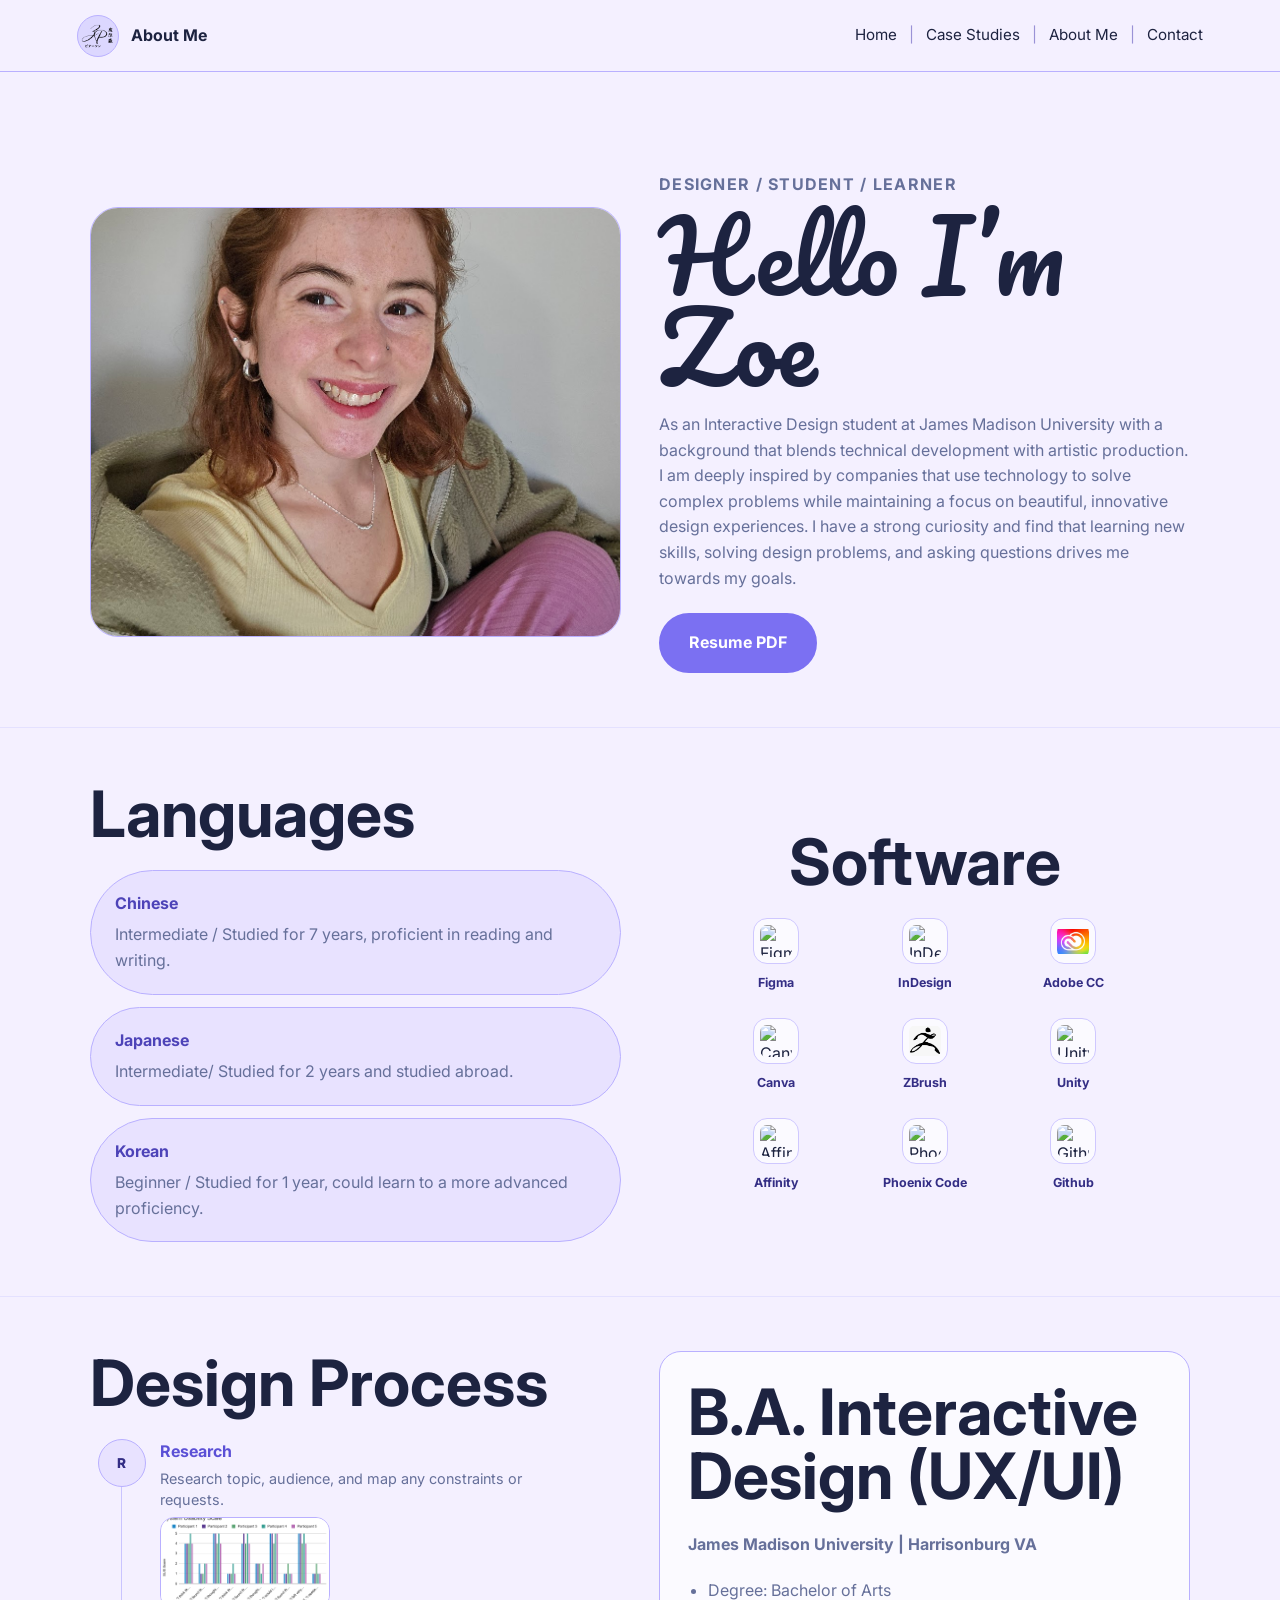
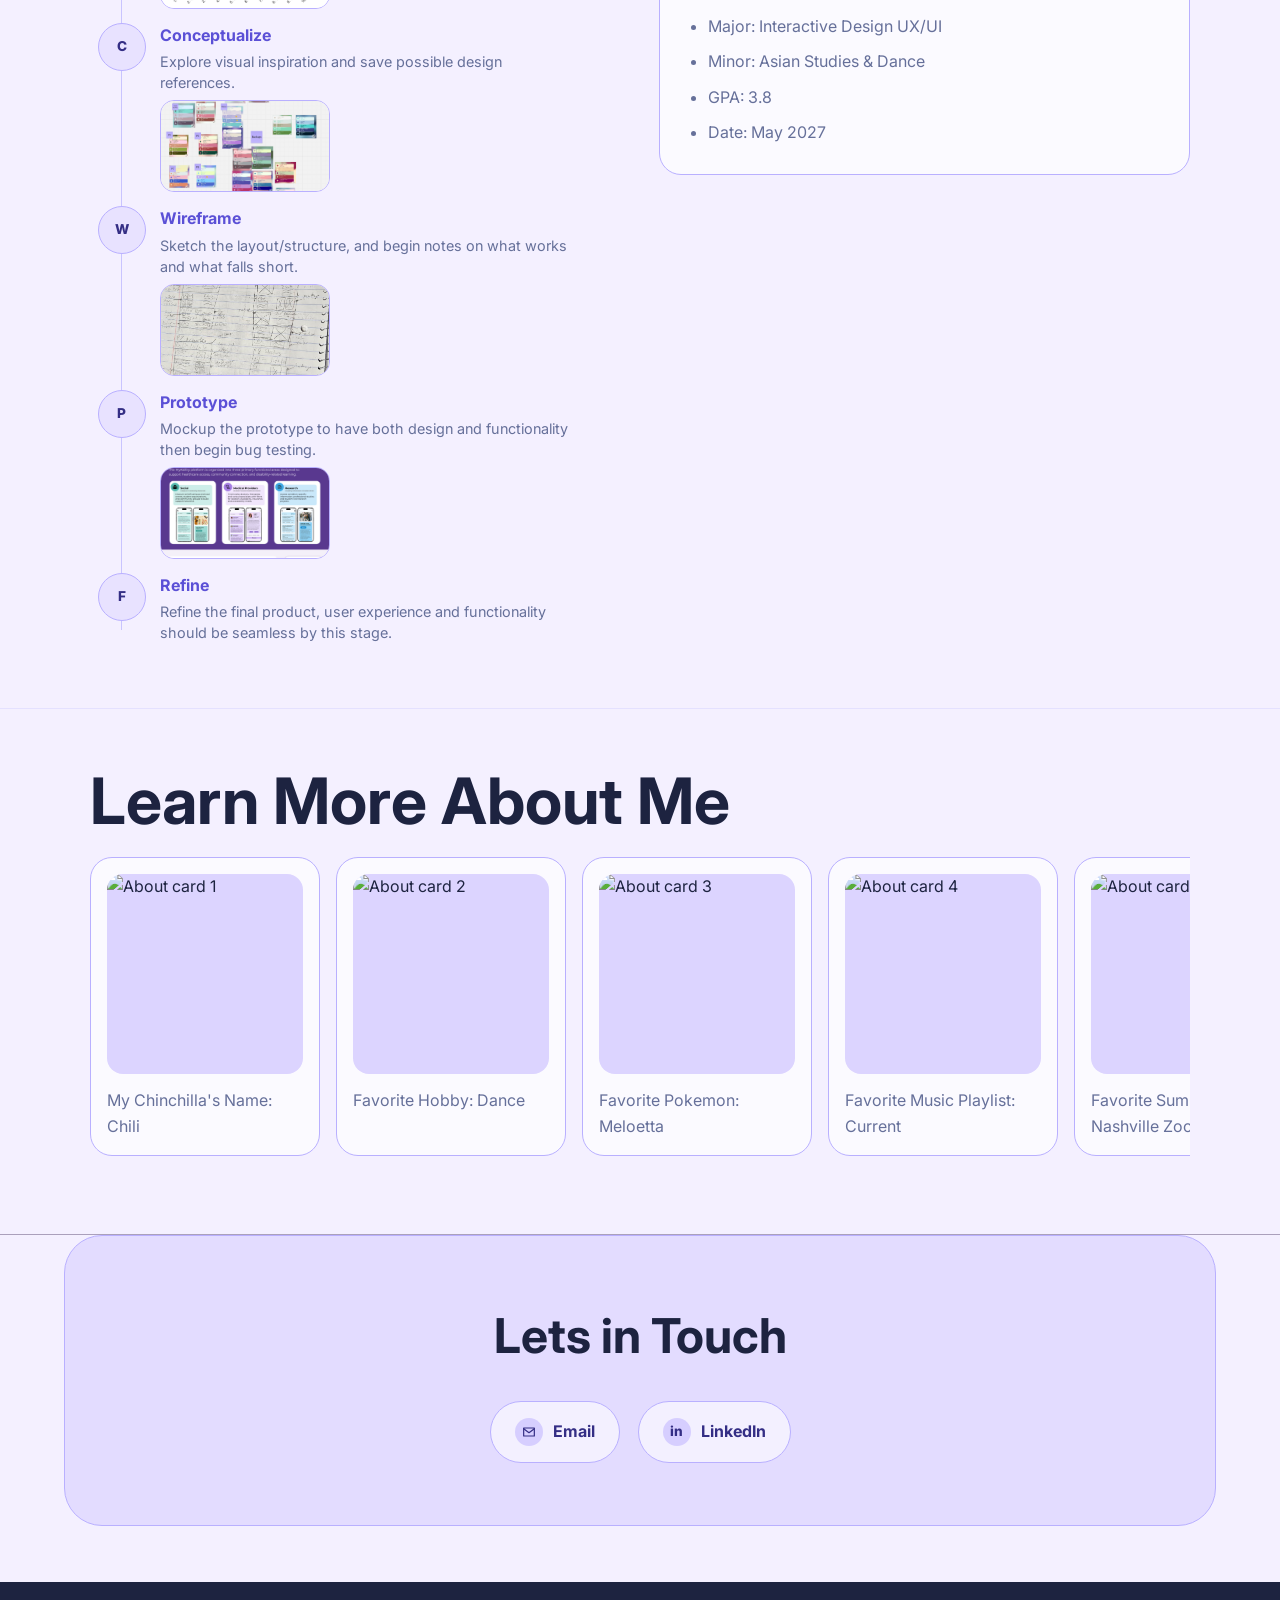
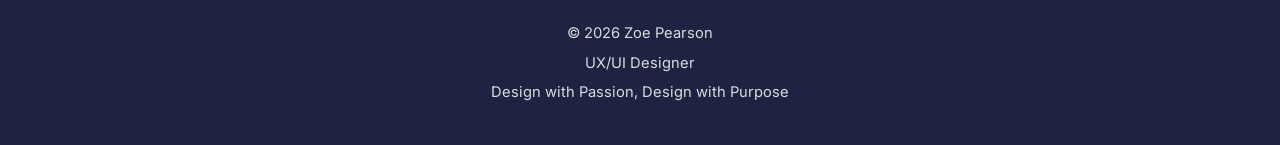
==== commit a5b1aa66: "Huge Update of Files and Code" ====
--- a/about-me.html
+++ b/about-me.html
@@ -5,10 +5,10 @@
   <meta name="viewport" content="width=device-width, initial-scale=1.0" />
   <title>About Me</title>
   <link rel="stylesheet" href="style.css" />
-  <link rel="preconnect" href="https://fonts.googleapis.com">
-  <link rel="preconnect" href="https://fonts.gstatic.com" crossorigin>
-  <link href="https://fonts.googleapis.com/css2?family=Inter:wght@400;500;600;700;800&display=swap" rel="stylesheet">
-</head>
+  <style>
+@import url('https://fonts.googleapis.com/css2?family=Inter:ital,opsz,wght@0,14..32,100..900;1,14..32,100..900&family=Pacifico&display=swap');
+</style>
+  </head>
 <body class="about-page">
   <header class="site-header about-header">
     <a class="logo-wrap" href="index.html"><img src="assets/logo.png" alt="Logo" class="logo" /><span>About Me</span></a>
@@ -22,11 +22,13 @@
 
   <main>
     <section class="about-main-section about-hero-section">
-      <div class="about-hero-image"><img src="assets/about-hero.jpg" alt="About Me hero placeholder" /></div>
+      <div class="about-hero-image"><img src="assets/zoe-profile.png" alt="About Me hero placeholder" /></div>
       <div class="about-intro-text">
-        <p class="about-eyebrow">Designer / Student / Maker</p>
+        <p class="about-eyebrow">Designer / Student / Learner</p>
         <h1>Hello I’m Zoe</h1>
-        <p>Placeholder bio text. Add a short personal introduction about your design interests, creative process, background, and the kind of work you want to make.</p>
+        <p>As an Interactive Design student at James Madison University with a background that blends technical development with artistic production.
+          I am deeply inspired by companies that use technology to solve complex problems while maintaining a focus on beautiful, innovative design experiences. 
+          I have a strong curiosity and find that learning new skills, solving design problems, and asking questions drives me towards my goals. </p>
         <a class="about-button" href="assets/resume.pdf" target="_blank">Resume PDF</a>
       </div>
     </section>
@@ -35,9 +37,9 @@
       <div>
         <h3>Languages</h3>
         <div class="language-grid">
-          <article><h4>Chinese</h4><p>Placeholder level / short description.</p></article>
-          <article><h4>Japanese</h4><p>Placeholder level / short description.</p></article>
-          <article><h4>Korean</h4><p>Placeholder level / short description.</p></article>
+          <article><h4>Chinese</h4><p>Intermediate / Studied for 7 years, proficient in reading and writing.</p></article>
+          <article><h4>Japanese</h4><p>Intermediate/ Studied for 2 years and studied abroad.</p></article>
+          <article><h4>Korean</h4><p>Beginner / Studied for 1 year, could learn to a more advanced proficiency.</p></article>
         </div>
       </div>
       <div class="software-panel">
@@ -47,7 +49,7 @@
           <article><img src="https://cdn.jsdelivr.net/gh/simple-icons/simple-icons/icons/adobeindesign.svg" alt="InDesign logo"><p>InDesign</p></article>
           <article><img src="assets/icon-adobe-cc.png" alt="Adobe Creative Cloud"><p>Adobe CC</p></article>
           <article><img src="https://cdn.jsdelivr.net/gh/simple-icons/simple-icons/icons/canva.svg" alt="Canva logo"><p>Canva</p></article>
-          <article><img src="https://cdn.jsdelivr.net/gh/simple-icons/simple-icons/icons/zbrush.svg" alt="Zbrush logo"><p>Zbrush</p></article>
+          <article><img src="assets/icon-Zbrush.png" alt="Adobe Creative Cloud"><p>ZBrush</p></article>
           <article><img src="https://cdn.jsdelivr.net/gh/devicons/devicon/icons/unity/unity-original.svg" alt="Unity logo"><p>Unity</p></article>
           <article><img src="https://cdn.jsdelivr.net/gh/simple-icons/simple-icons/icons/affinitydesigner.svg" alt="Affinity logo"><p>Affinity</p></article>
           <article><img src="https://cdn.jsdelivr.net/gh/simple-icons/simple-icons/icons/html5.svg" alt="Phoenix Code logo"><p>Phoenix Code</p></article>
@@ -60,23 +62,23 @@
       <div>
         <h3>Design Process</h3>
         <div class="editorial-timeline">
-          <article><span>R</span><div><h4>Research</h4><p>Understand the audience, context, and constraints.</p></div><img src="assets/process-preview-1.jpg" alt="Research preview"></article>
-          <article><span>C</span><div><h4>Conceptualize</h4><p>Explore visual directions and possible design systems.</p></div><img src="assets/process-preview-2.jpg" alt="Concept preview"></article>
-          <article><span>W</span><div><h4>Wireframe</h4><p>Map the layout, structure, hierarchy, and flow.</p></div><img src="assets/process-preview-3.jpg" alt="Wireframe preview"></article>
-          <article><span>P</span><div><h4>Prototype</h4><p>Test interactions and turn early ideas into usable forms.</p></div><img src="assets/process-preview-4.jpg" alt="Prototype preview"></article>
-          <article><span>F</span><div><h4>Refine</h4><p>Simplify, polish, and improve the final experience.</p></div><img src="assets/process-preview-5.jpg" alt="Refine preview"></article>
+          <article><span>R</span><div><h4>Research</h4><p>Research topic, audience, and map any constraints or requests.</p></div><img src="assets/MyA-Research-Graph.png" alt="Research preview"></article>
+          <article><span>C</span><div><h4>Conceptualize</h4><p>Explore visual inspiration and save possible design references.</p></div><img src="assets/current-port-mk-3.png" alt="Concept preview"></article>
+          <article><span>W</span><div><h4>Wireframe</h4><p> Sketch the layout/structure, and begin notes on what works and what falls short.</p></div><img src="assets/current-port-mk-1.png" alt="Wireframe preview"></article>
+          <article><span>P</span><div><h4>Prototype</h4><p>Mockup the prototype to have both design and functionality then begin bug testing.</p></div><img src="assets/MyAPoster.png" alt="Prototype preview"></article>
+          <article><span>F</span><div><h4>Refine</h4><p>Refine the final product, user experience and functionality should be seamless by this stage.</p></div></article>
         </div>
       </div>
 
       <div class="education-card">
         <h3>B.A. Interactive Design (UX/UI)</h3>
         <p class="education-location">James Madison University | Harrisonburg VA</p>
-        <p>Placeholder education body text. Include your major, minor, GPA, expected graduation date, relevant coursework, and academic focus.</p>
         <ul>
-          <li>Major: Interactive Design / UX/UI</li>
-          <li>Minor: Placeholder Minor</li>
-          <li>GPA: Placeholder GPA</li>
-          <li>Date: Placeholder Graduation Date</li>
+          <li> Degree: Bachelor of Arts </li>
+          <li>Major: Interactive Design UX/UI</li>
+          <li>Minor: Asian Studies &amp; Dance</li>
+          <li>GPA: 3.8</li>
+          <li>Date: May 2027</li>
         </ul>
       </div>
     </section>
@@ -84,15 +86,15 @@
     <section class="learn-more-about">
       <h2>Learn More About Me</h2>
       <div class="about-card-scroller">
-        <article><img src="assets/about-card-1.jpg" alt="About card 1"><p>Placeholder personal detail or interest.</p></article>
-        <article><img src="assets/about-card-2.jpg" alt="About card 2"><p>Placeholder personal detail or interest.</p></article>
-        <article><img src="assets/about-card-3.jpg" alt="About card 3"><p>Placeholder personal detail or interest.</p></article>
-        <article><img src="assets/about-card-4.jpg" alt="About card 4"><p>Placeholder personal detail or interest.</p></article>
-        <article><img src="assets/about-card-5.jpg" alt="About card 5"><p>Placeholder personal detail or interest.</p></article>
+        <article><img src="assets/about-card-1.jpg" alt="About card 1"><p>My Chinchilla's Name: Chili </p></article>
+        <article><img src="assets/about-card-2.jpg" alt="About card 2"><p>Favorite Hobby: Dance </p></article>
+        <article><img src="assets/about-card-3.jpg" alt="About card 3"><p>Favorite Pokemon: Meloetta</p></article>
+        <article><img src="assets/about-card-4.jpg" alt="About card 4"><p>Favorite Music Playlist: Current</p></article>
+        <article><img src="assets/about-card-5.jpg" alt="About card 5"><p>Favorite Summer Job: Nashville Zoo</p></article>
       
-        <article><img src="assets/about-card-6.jpg" alt="About card 6"><p>Placeholder personal detail or interest.</p></article>
-        <article><img src="assets/about-card-7.jpg" alt="About card 7"><p>Placeholder personal detail or interest.</p></article>
-        <article><img src="assets/about-card-8.jpg" alt="About card 8"><p>Placeholder personal detail or interest.</p></article>
+        <article><img src="assets/about-card-6.jpg" alt="About card 6"><p>Favorite Contest: Little Debby Lookalike</p></article>
+        <article><img src="assets/about-card-7.jpg" alt="About card 7"><p>Coming Soon!</p></article>
+        <article><img src="assets/about-card-8.jpg" alt="About card 8"><p>Coming Soon!</p></article>
       </div>
     </section>
   </main>
@@ -102,7 +104,7 @@
     <div class="about-get-in-touch-card">
       <h2>Lets in Touch</h2>
       <div class="about-touch-buttons">
-        <a class="about-touch-button" href="mailto:your-email@example.com">
+        <a class="about-touch-button" href="mailto:zoe@ajzpearson.com">
           <span class="about-touch-icon" aria-hidden="true">
             <svg viewBox="0 0 24 24"><path d="M4 6h16v12H4z"></path><path d="M4 7l8 6 8-6"></path></svg>
           </span>
--- a/style.css
+++ b/style.css
@@ -28,7 +28,7 @@
 }
 
 body {
-  font-family: Arial, sans-serif;
+  font-family: "Inter", sans-serif;
   background: var(--bg-primary);
   color: var(--text-primary);
   line-height: 1.6;
@@ -503,7 +503,7 @@
 .case-intro p {
   max-width: 720px;
   margin: 0 auto;
-  color: #0C4542;
+  color: #1D2340;
   font-size: 1.1rem;
 }
 
@@ -553,7 +553,7 @@
 }
 
 .case-feature-text p {
-  color: #3E8DA3;
+  color: #1D2340;
   max-width: 620px;
 }
 
@@ -847,6 +847,7 @@
 
 .wireframe-grid img {
   height: 220px;
+  object-fit:fill;
   border-radius: 22px;
   background: #E5C5C6;
   border: 2px solid #F2AAA5;
@@ -861,6 +862,7 @@
 
 .flow-diagram img {
   min-height: 260px;
+  min-width: 180px; 
   border-radius: 24px;
   background: #E5C5C6;
   border: 2px solid #F2AAA5;
@@ -1363,7 +1365,7 @@
   width: 100%;
   height: 100%;
   border-radius: 22px;
-  object-fit: cover;
+  object-fit: contain;
   background: #D4E8E1;
 }
 
@@ -1380,7 +1382,7 @@
   display: none;
   width: 100%;
   height: 420px;
-  object-fit: cover;
+  object-fit: contain;
   background: #D4E8E1;
 }
 
@@ -1476,7 +1478,7 @@
   flex-wrap: wrap;
 }
 
-@media (max-width: 1000px) {
+@media (max-width: 700px) {
   .phone-mockup-row {
     grid-template-columns: 1fr;
   }
@@ -1552,7 +1554,7 @@
 .coding-section {
   display: grid;
   grid-template-columns: 1fr 1fr;
-  gap: 42px;
+  gap: 45px;
   align-items: center;
   padding: 80px 6%;
   border-bottom: 1px solid #A6C9B6;
@@ -1611,7 +1613,7 @@
 .zigzag-projects article {
   display: grid;
   grid-template-columns: 170px 1fr;
-  gap: 18px;
+  gap: 34px;
   align-items: center;
   background: #FFEBED;
   border: 2px solid #A6C9B6;
@@ -1622,6 +1624,7 @@
 .story-stack img,
 .zigzag-projects img {
   height: 130px;
+  width: fit-content; 
   border-radius: 18px;
   background: #A6C9B6;
   border: 1px solid #3E828E;
@@ -3036,7 +3039,7 @@
 
 /* FINAL HOME / INDEX PAGE */
 .home-page {
-  background: #F8F7FF;
+  background: #C9C4FF;
   color: #191E3D;
 }
 
@@ -3082,7 +3085,7 @@
 
 .home-hero-title-box {
   position: relative;
-  background: rgba(248, 247, 255, 0.92);
+  background: #C9C4FF;
   border: 2px solid #D2C6FD;
   padding: 48px 70px;
   text-align: center;
@@ -3094,6 +3097,8 @@
   font-size: clamp(2.3rem, 6vw, 5rem);
   letter-spacing: -0.04em;
   color: #191E3D;
+  font-family: "Pacifico", cursive;
+  font-weight: 100;
 }
 
 .home-section {
@@ -3633,7 +3638,8 @@
 }
 .about-eyebrow { color: #B57DDA; font-weight: 700; letter-spacing: .08em; text-transform: uppercase; margin-bottom: 12px; }
 .about-intro-text h1 {
-  font-size: clamp(3rem, 8vw, 6rem); line-height: .95; margin-bottom: 20px; color: #41478B;
+  font-size: clamp(3rem, 8vw, 6rem); line-height: .95; margin-bottom: 20px; color: #41478B;  font-family: "Pacifico", cursive;
+  font-weight: 350;
 }
 .about-intro-text p, .about-main-section p, .learn-more-about p { color: #41478B; max-width: 680px; }
 .about-button {
@@ -3877,7 +3883,7 @@
 /* INDEX PAGE PURPLE/BLUE REBUILD */
 body,
 .home-page {
-  font-family: 'Inter', sans-serif;
+  font-family: "Inter", sans-serif;
   background: #F7F8FF;
   color: #1D2340;
 }
@@ -4071,7 +4077,7 @@
 /* INDEX PAGE V2 - LIGHT BACKGROUND + COLORFUL LAVENDER/PURPLE */
 body,
 .home-page {
-  font-family: 'Inter', sans-serif;
+  font-family: "Inter", sans-serif;
   background: #F8F7FF;
   color: #1D2340;
 }
@@ -4104,7 +4110,7 @@
 }
 
 .home-hero-title-box {
-  background: rgba(248, 247, 255, 0.94);
+  background: #d5d1ff;
   border: 1px solid #B9B0FF;
 }
 
@@ -4206,6 +4212,7 @@
 
 .home-page .about-card img {
   background: #D8D0FF;
+  object-fit: contain;
 }
 
 .four-skill-grid {
@@ -4460,7 +4467,7 @@
 }
 
 .linkedin-icon {
-  font-family: Arial, sans-serif;
+   font-family: "Inter", sans-serif;
   font-size: 0.85rem;
 }
 
@@ -4564,7 +4571,7 @@
 input,
 textarea,
 select {
-  font-family: 'Inter', sans-serif !important;
+    font-family: "Inter", sans-serif !important;
 }
 
 .site-header {
@@ -5017,7 +5024,7 @@
 }
 
 .case-intro p {
-  color: #3E8DA3 !important;
+  color: #014f65 !important;
 }
 
 .case-feature-list {
@@ -7981,3 +7988,44 @@
     margin: 0 auto 14px;
   }
 }
+
+/* PROJECT ONE IMAGE FIT FIX
+   Only affects project-one.html Section 4 wireframe images
+   and Section 5 deliverable/process images. */
+.ability-page .wireframe-grid {
+  display: grid;
+  grid-template-columns: repeat(2, minmax(0, 1fr));
+  gap: 18px;
+}
+
+.ability-page .wireframe-grid img,
+.ability-page .expanded-flow article img {
+  width: 100%;
+  height: auto;
+  max-height: none;
+  min-height: 0;
+  object-fit: contain;
+  border-radius: 22px;
+}
+
+.ability-page .expanded-flow {
+  display: grid;
+  grid-template-columns: 1fr 60px 1fr 60px 1fr 60px 1fr;
+  gap: 18px;
+  align-items: center;
+}
+
+.ability-page .expanded-flow svg {
+  width: 60px;
+}
+
+@media (max-width: 850px) {
+  .ability-page .wireframe-grid,
+  .ability-page .expanded-flow {
+    grid-template-columns: 1fr;
+  }
+
+  .ability-page .expanded-flow svg {
+    display: none;
+  }
+}
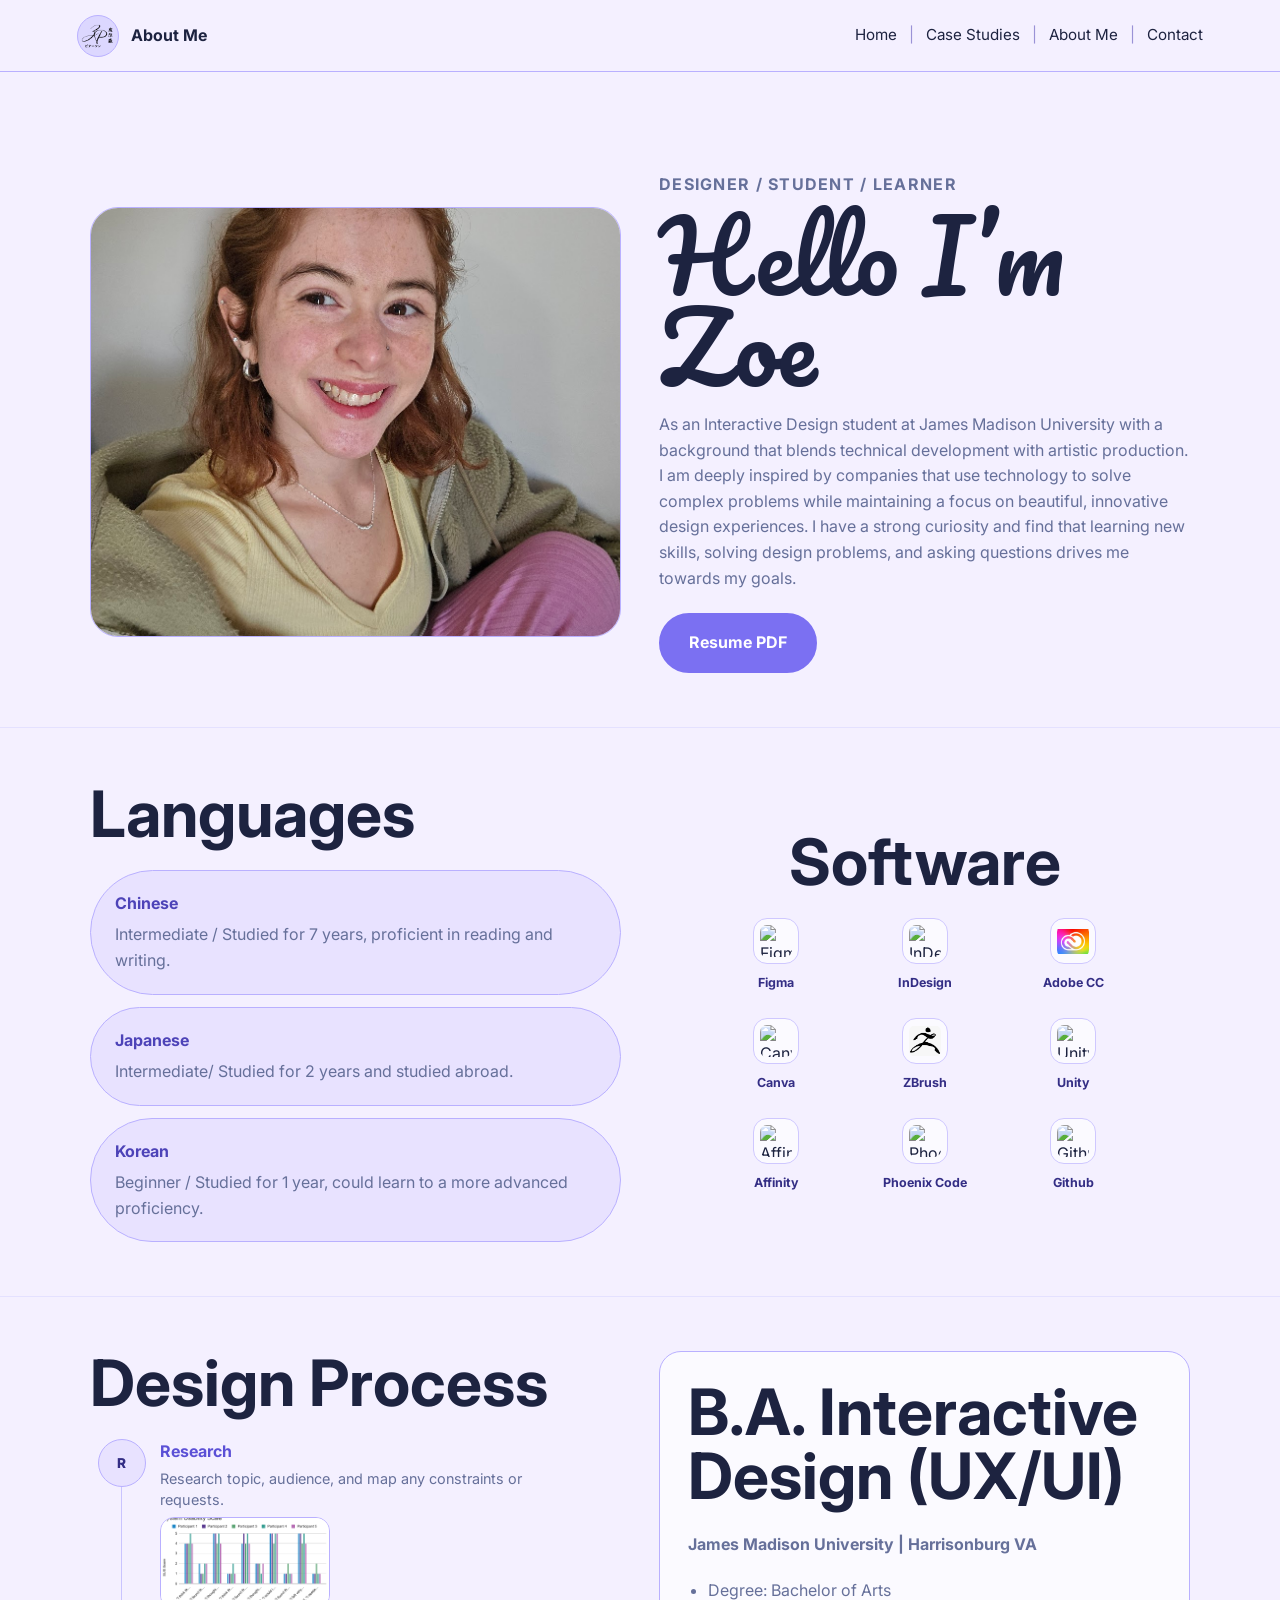
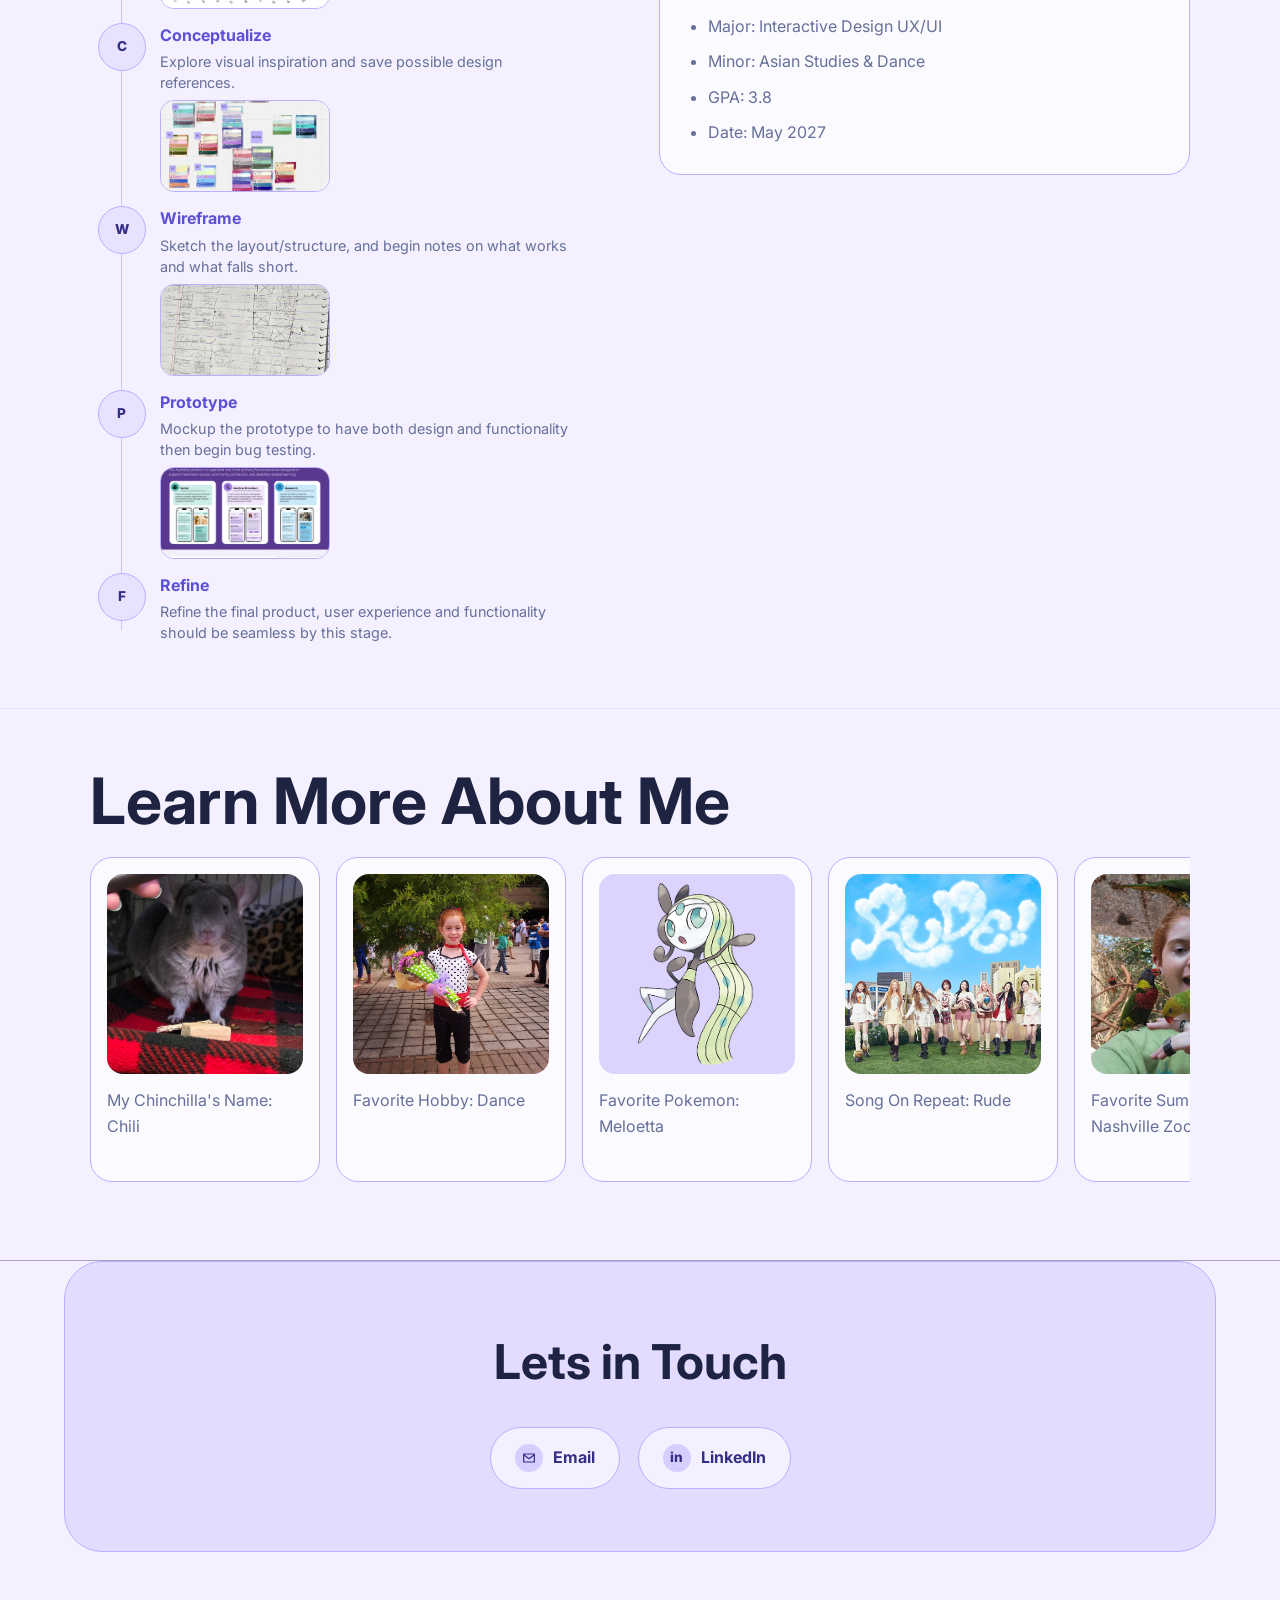
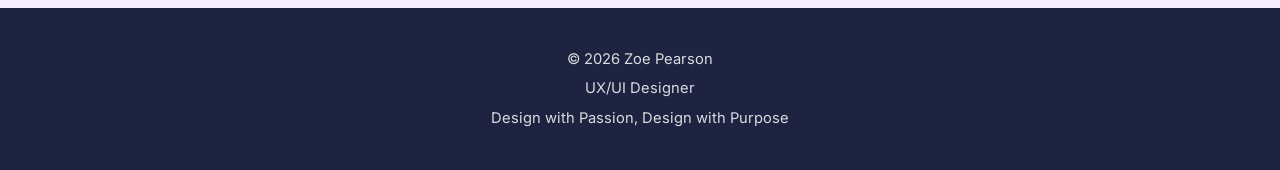
==== commit 5cdcdc11: "Update 1.2" ====
--- a/about-me.html
+++ b/about-me.html
@@ -86,13 +86,13 @@
     <section class="learn-more-about">
       <h2>Learn More About Me</h2>
       <div class="about-card-scroller">
-        <article><img src="assets/about-card-1.jpg" alt="About card 1"><p>My Chinchilla's Name: Chili </p></article>
-        <article><img src="assets/about-card-2.jpg" alt="About card 2"><p>Favorite Hobby: Dance </p></article>
-        <article><img src="assets/about-card-3.jpg" alt="About card 3"><p>Favorite Pokemon: Meloetta</p></article>
-        <article><img src="assets/about-card-4.jpg" alt="About card 4"><p>Favorite Music Playlist: Current</p></article>
-        <article><img src="assets/about-card-5.jpg" alt="About card 5"><p>Favorite Summer Job: Nashville Zoo</p></article>
+        <article><img src="assets/chili.png" alt="About card 1"><p>My Chinchilla's Name: Chili </p></article>
+        <article><img src="assets/dance.png" alt="About card 2"><p>Favorite Hobby: Dance </p></article>
+        <article><img src="assets/Meloetta.png" alt="About card 3"><p>Favorite Pokemon: Meloetta</p></article>
+        <article><img src="assets/song-5-12.png" alt="About card 4"><p>Song On Repeat: Rude</p></article>
+        <article><img src="assets/zoo.png" alt="About card 5"><p>Favorite Summer Job: Nashville Zoo</p></article>
       
-        <article><img src="assets/about-card-6.jpg" alt="About card 6"><p>Favorite Contest: Little Debby Lookalike</p></article>
+        <article><img src="assets/little-debby.png" alt="About card 6"><p>Favorite Childhood Fact: <br> I was in a Little Debby Lookalike Contest</p></article>
         <article><img src="assets/about-card-7.jpg" alt="About card 7"><p>Coming Soon!</p></article>
         <article><img src="assets/about-card-8.jpg" alt="About card 8"><p>Coming Soon!</p></article>
       </div>
--- a/style.css
+++ b/style.css
@@ -799,7 +799,7 @@
 
 .award-summary img {
   max-width: 230px;
-  height: 180px;
+  height: min-content;
   object-fit: cover;
   border-radius: 24px;
   background: #FFF0E9;
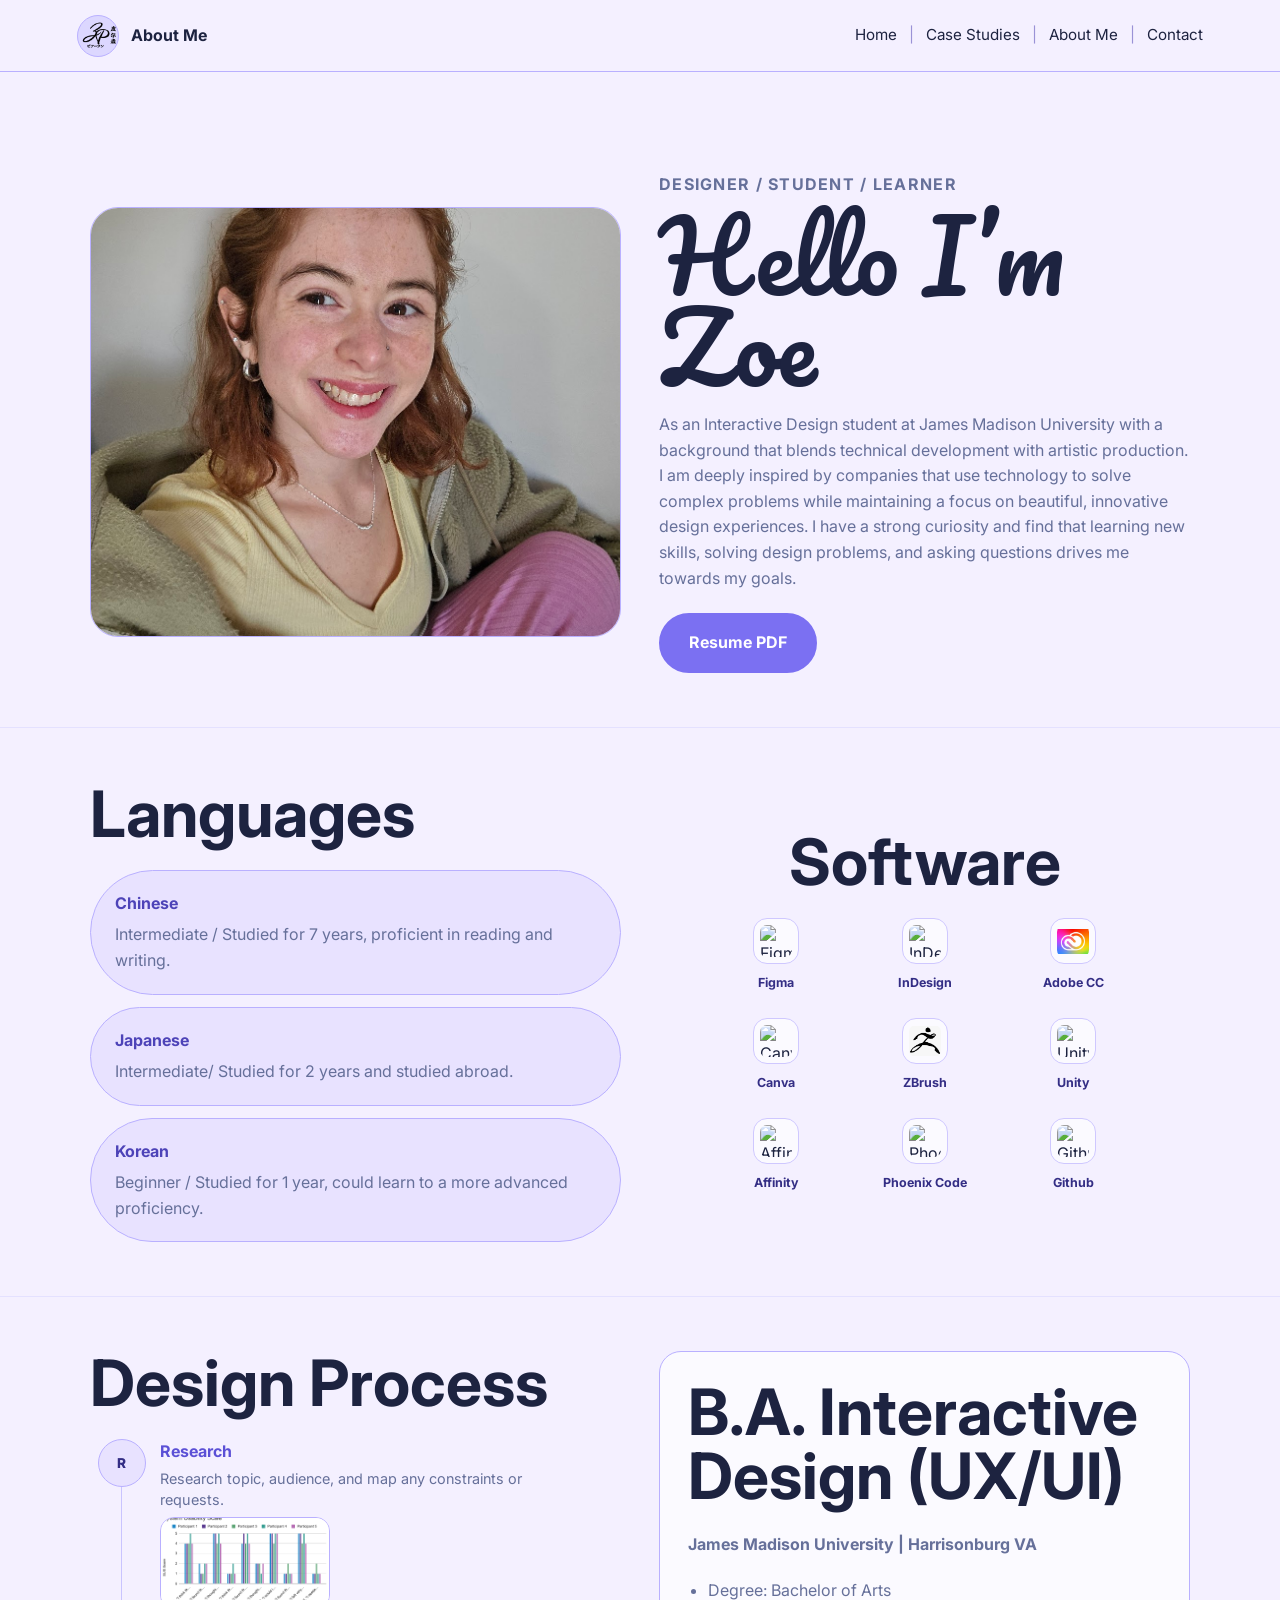
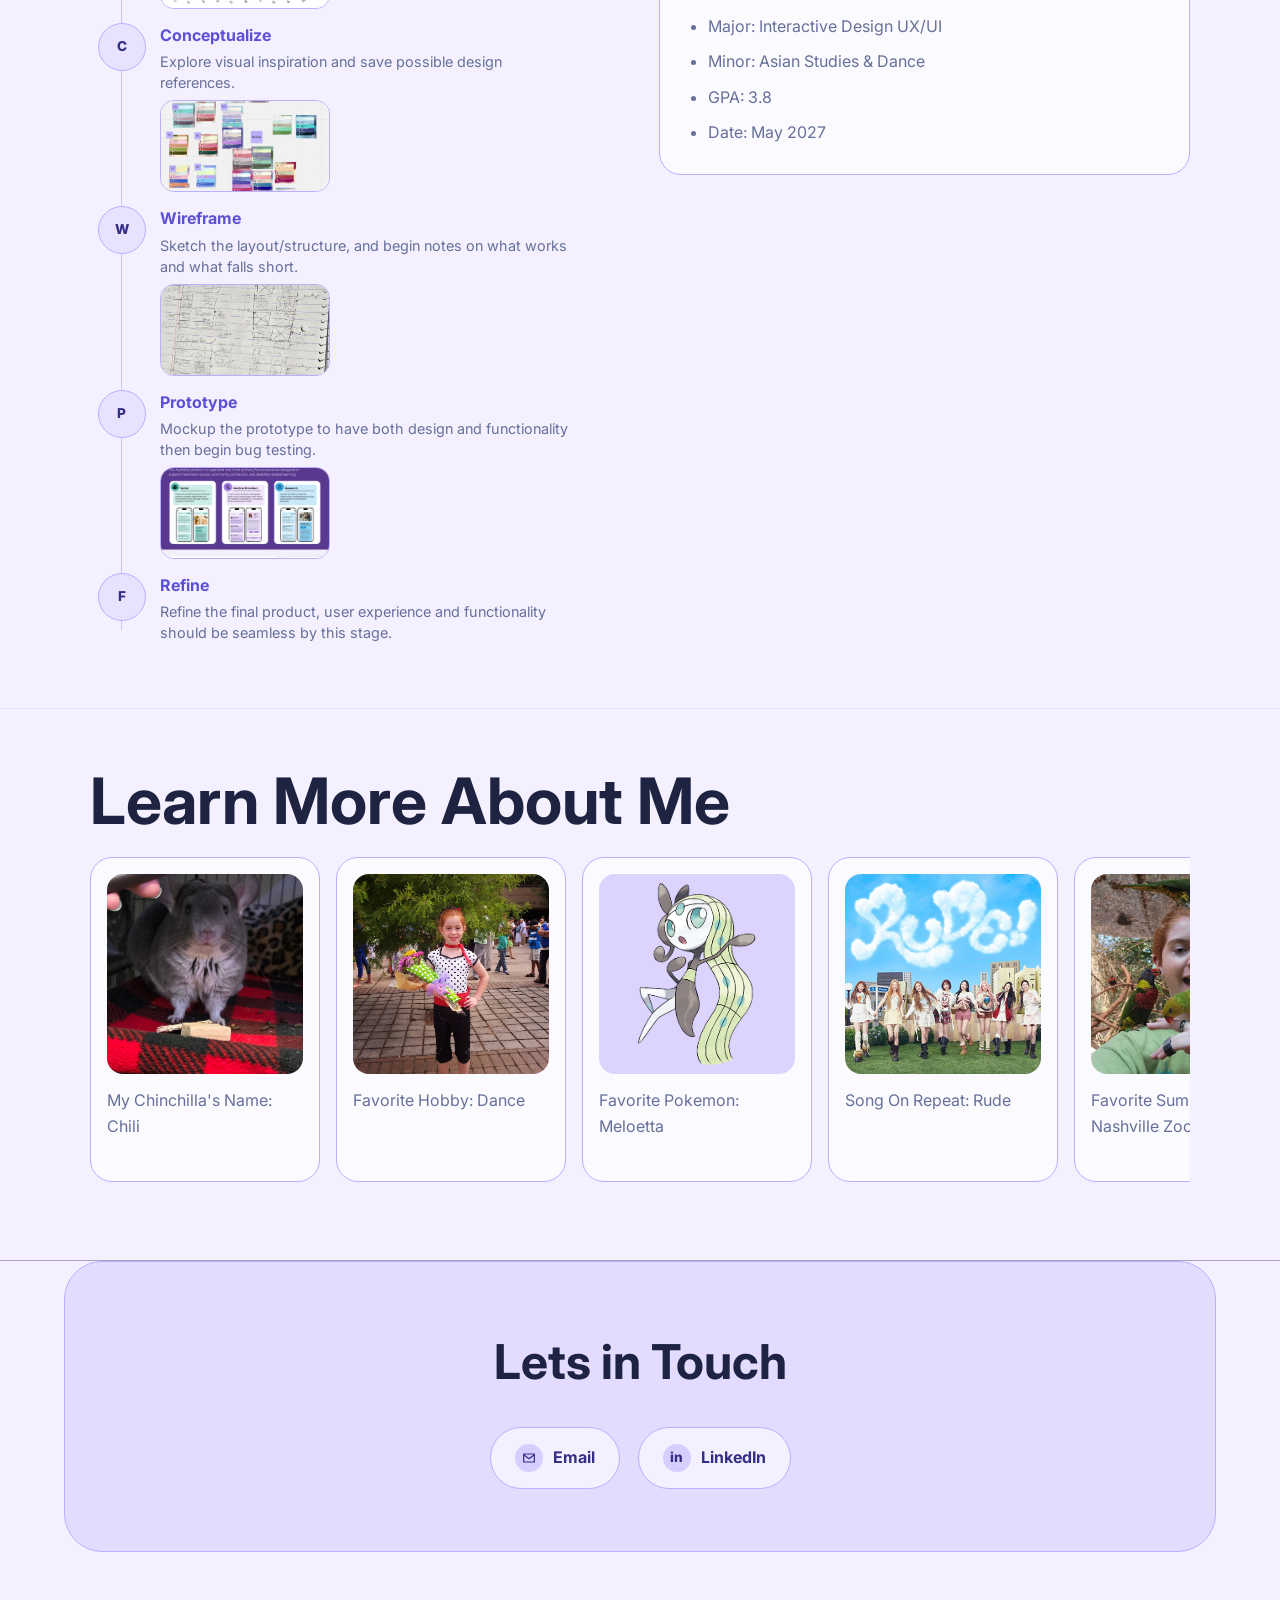
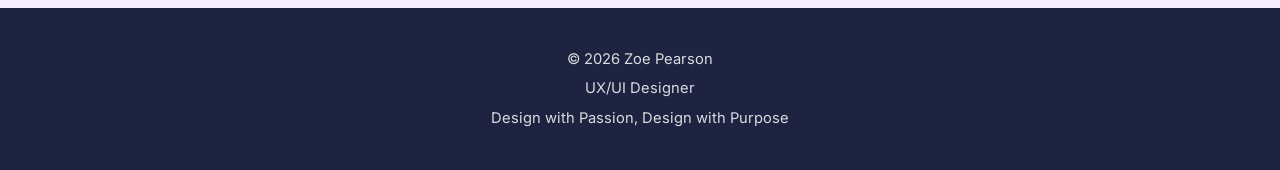
==== commit 2b77d35a: "Update 2.2" ====
--- a/about-me.html
+++ b/about-me.html
@@ -11,7 +11,7 @@
   </head>
 <body class="about-page">
   <header class="site-header about-header">
-    <a class="logo-wrap" href="index.html"><img src="assets/logo.png" alt="Logo" class="logo" /><span>About Me</span></a>
+    <a class="logo-wrap" href="index.html"><img src="assets/Zlogo.png" alt="Logo" class="logo" /><span>About Me</span></a>
     <nav class="main-nav">
       <a href="index.html">Home</a><span>|</span>
       <a href="case-studies.html">Case Studies</a><span>|</span>
